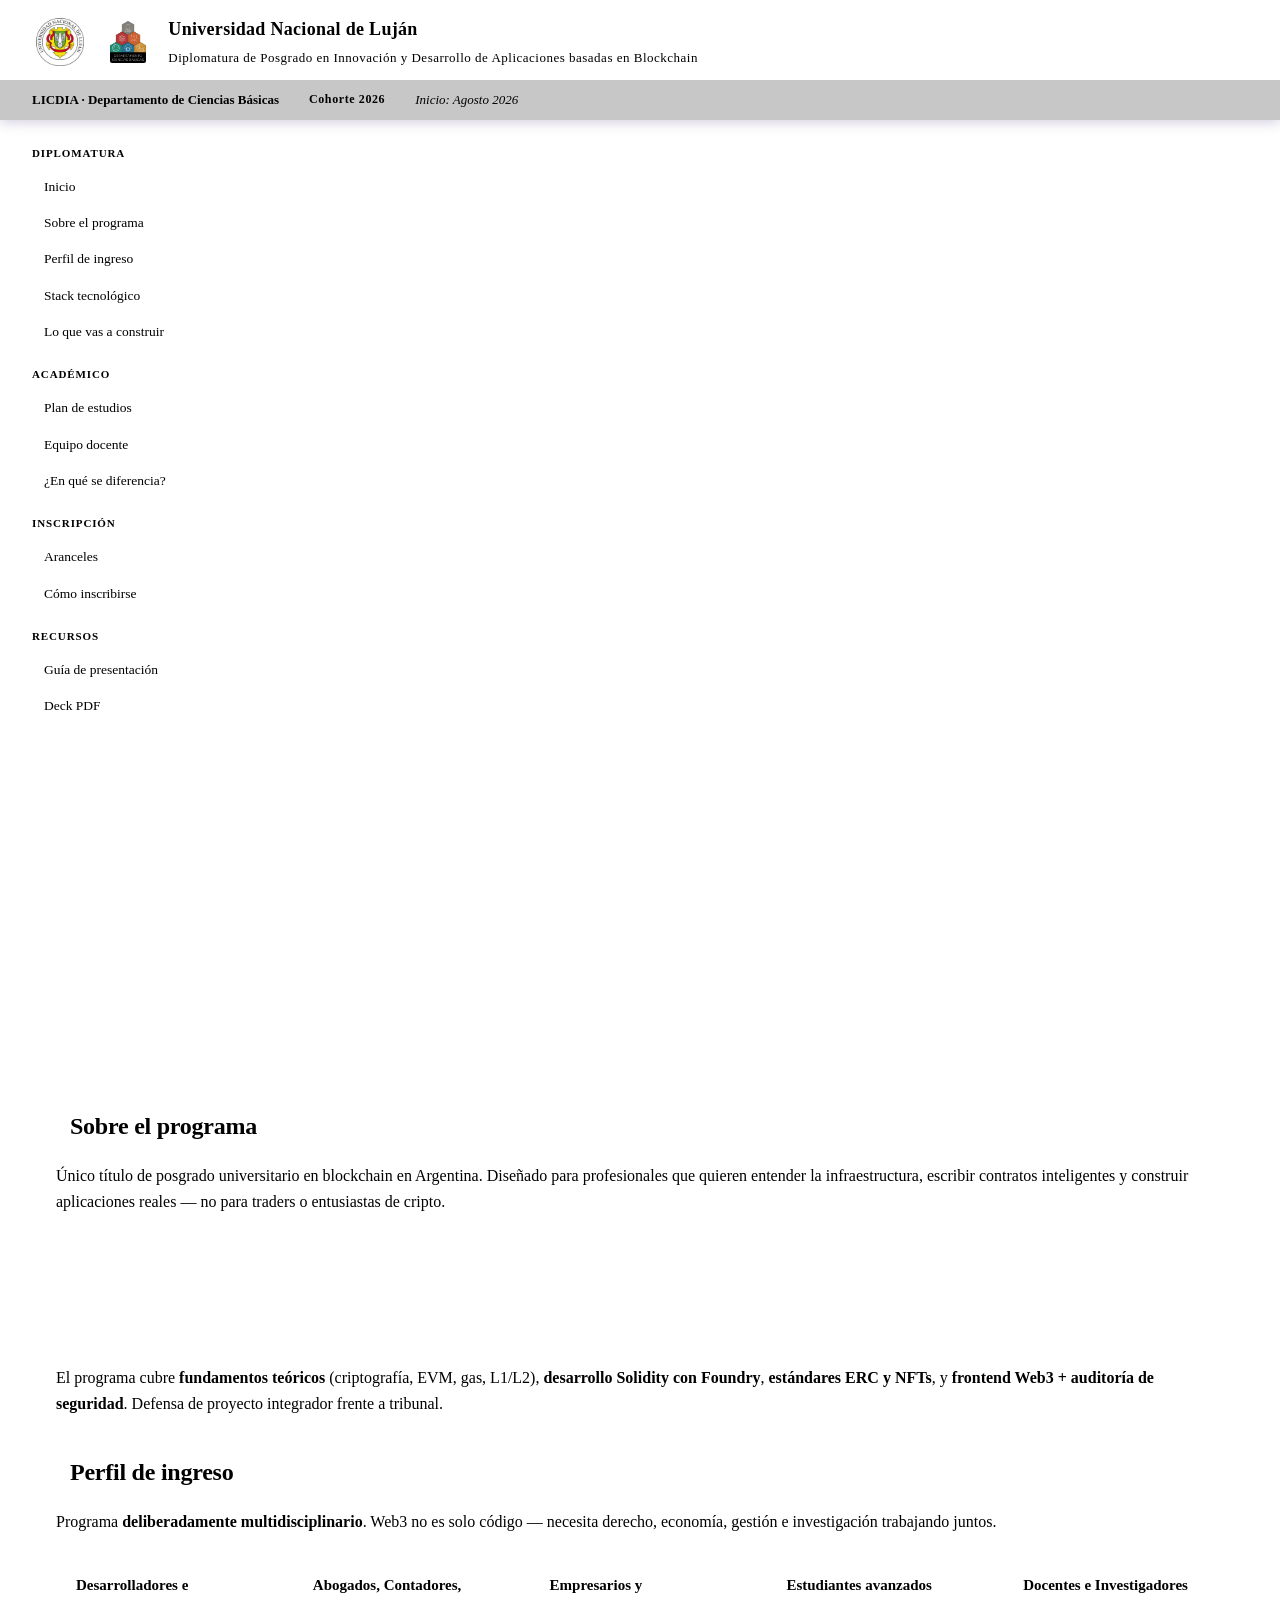
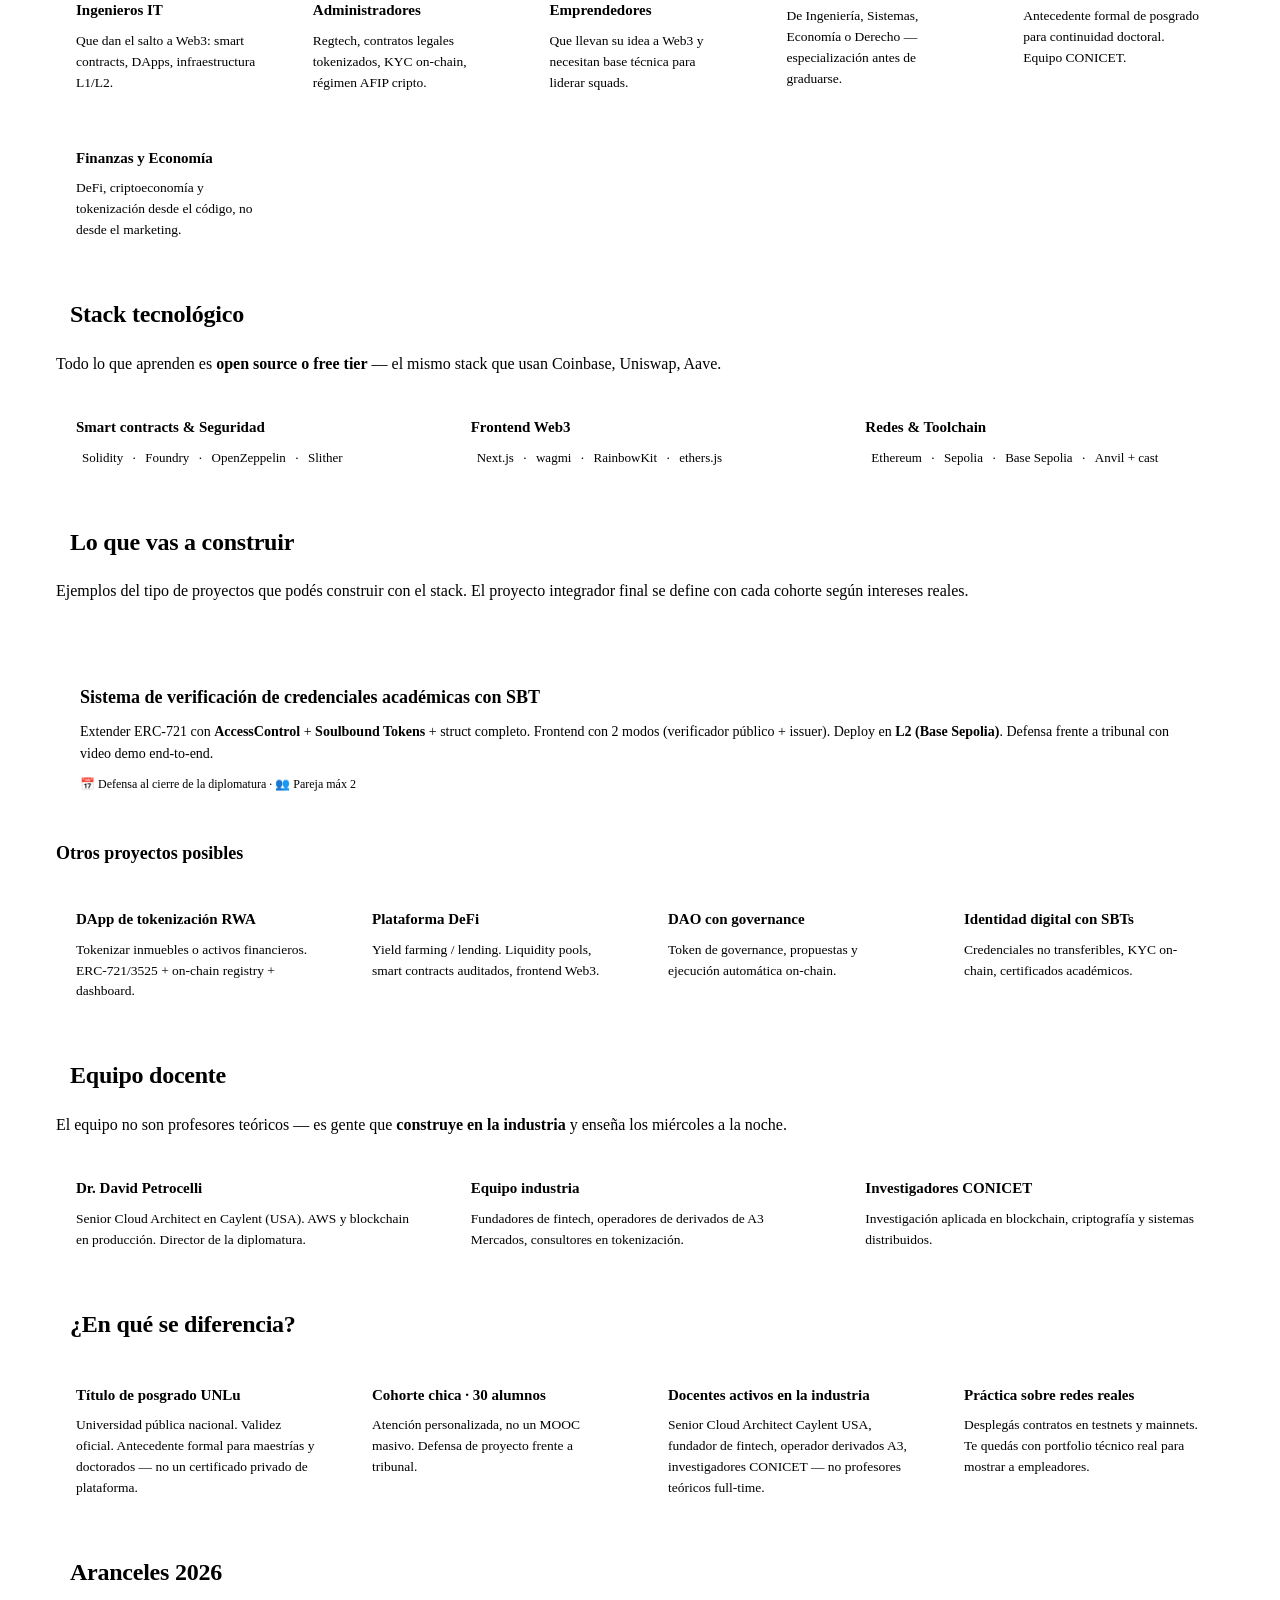
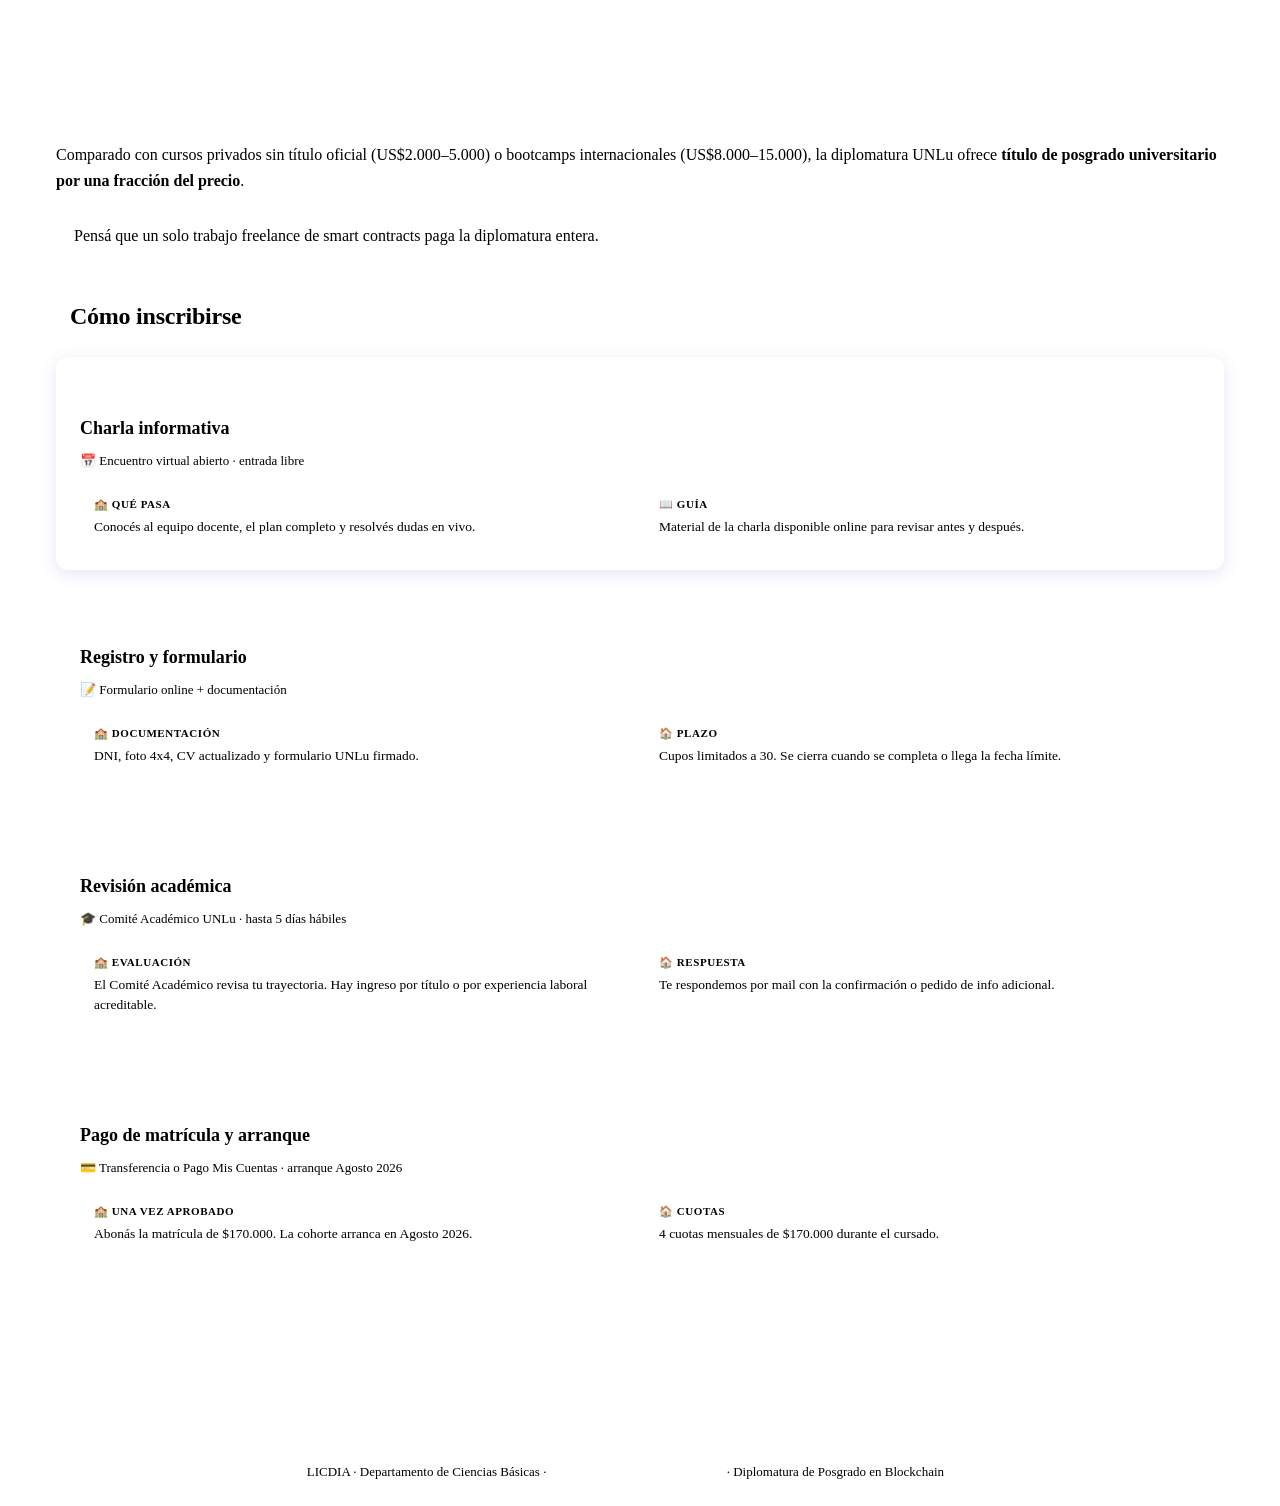
==== index.html @ e3a018a1 "Initial commit: blockchain-dev landing site Landing institucional de la Diplomatura de Posgrado en B" ====
<!DOCTYPE html>
<html lang="es">
<head>
  <meta charset="utf-8">
  <meta name="viewport" content="width=device-width, initial-scale=1.0">
  <title>Diplomatura en Blockchain · LICDIA UNLu 2026</title>
  <meta name="description" content="Diplomatura de Posgrado en Innovación y Desarrollo de Aplicaciones basadas en Blockchain — Universidad Nacional de Luján. Cohorte 2026.">
  <link rel="preconnect" href="https://fonts.googleapis.com">
  <link rel="preconnect" href="https://fonts.gstatic.com" crossorigin>
  <link href="https://fonts.googleapis.com/css2?family=Inter:wght@400;500;600;700;800&family=JetBrains+Mono:wght@400;600&display=swap" rel="stylesheet">
  <link rel="stylesheet" href="assets/style.css">
</head>
<body>

<header class="unq-header">
  <a href="index.html" class="brand" title="Volver al inicio">
    <img src="assets/unlu_escudo.png" alt="Universidad Nacional de Luján" class="logo">
    <img src="assets/logo_dcb.png" alt="Departamento de Ciencias Básicas" class="logo dcb">
    <div class="brand-text">
      <div class="institution">Universidad Nacional de Luján</div>
      <div class="department">Diplomatura de Posgrado en Innovación y Desarrollo de Aplicaciones basadas en Blockchain</div>
    </div>
  </a>
  <div class="course-bar">
    <span class="course">LICDIA · Departamento de Ciencias Básicas</span>
    <span class="year">Cohorte 2026</span>
    <span class="instructor">Inicio: Agosto 2026</span>
  </div>
</header>

<div class="layout">

<nav class="toc-sidebar">
  <h3>Diplomatura</h3>
  <a href="#hero">Inicio</a>
  <a href="#sobre">Sobre el programa</a>
  <a href="#perfil">Perfil de ingreso</a>
  <a href="#stack">Stack tecnológico</a>
  <a href="#construir">Lo que vas a construir</a>

  <h3>Académico</h3>
  <a href="plan-de-estudios.html">Plan de estudios</a>
  <a href="#equipo">Equipo docente</a>
  <a href="#diferencia">¿En qué se diferencia?</a>

  <h3>Inscripción</h3>
  <a href="#aranceles">Aranceles</a>
  <a href="#inscripcion">Cómo inscribirse</a>

  <h3>Recursos</h3>
  <a href="guia-presentacion.html">Guía de presentación</a>
  <a href="blockchain_diploma_UNLu.pdf" target="_blank">Deck PDF</a>
</nav>

<main class="content">

<section id="hero" class="hero">
  <h1>Diplomatura en Blockchain · UNLu 2026</h1>
  <p class="tagline">Para quien quiere construir, no especular.</p>
  <div class="cta-row">
    <a href="#inscripcion" class="cta">Inscribirme</a>
    <a href="plan-de-estudios.html" class="cta secondary">Ver plan de estudios</a>
    <a href="blockchain_diploma_UNLu.pdf" class="cta secondary" target="_blank">Descargar deck</a>
  </div>
</section>

<section id="sobre">
  <h2>Sobre el programa</h2>
  <p>
    Único título de posgrado universitario en blockchain en Argentina. Diseñado para profesionales que quieren entender la infraestructura, escribir contratos inteligentes y construir aplicaciones reales — no para traders o entusiastas de cripto.
  </p>

  <div class="stat-grid">
    <div class="stat-card"><span class="stat-num">4 meses</span><span class="stat-label">Duración</span></div>
    <div class="stat-card"><span class="stat-num">Online</span><span class="stat-label">Sincrónico</span></div>
    <div class="stat-card"><span class="stat-num">30</span><span class="stat-label">Cupos</span></div>
    <div class="stat-card"><span class="stat-num">Agosto</span><span class="stat-label">Inicio 2026</span></div>
  </div>

  <p>
    El programa cubre <strong>fundamentos teóricos</strong> (criptografía, EVM, gas, L1/L2),
    <strong>desarrollo Solidity con Foundry</strong>, <strong>estándares ERC y NFTs</strong>,
    y <strong>frontend Web3 + auditoría de seguridad</strong>. Defensa de proyecto integrador frente a tribunal.
  </p>
</section>

<section id="perfil">
  <h2>Perfil de ingreso</h2>
  <p>Programa <strong>deliberadamente multidisciplinario</strong>. Web3 no es solo código — necesita derecho, economía, gestión e investigación trabajando juntos.</p>

  <div class="feature-grid">
    <div class="feature"><h4>Desarrolladores e Ingenieros IT</h4><p>Que dan el salto a Web3: smart contracts, DApps, infraestructura L1/L2.</p></div>
    <div class="feature"><h4>Abogados, Contadores, Administradores</h4><p>Regtech, contratos legales tokenizados, KYC on-chain, régimen AFIP cripto.</p></div>
    <div class="feature"><h4>Empresarios y Emprendedores</h4><p>Que llevan su idea a Web3 y necesitan base técnica para liderar squads.</p></div>
    <div class="feature"><h4>Estudiantes avanzados</h4><p>De Ingeniería, Sistemas, Economía o Derecho — especialización antes de graduarse.</p></div>
    <div class="feature"><h4>Docentes e Investigadores</h4><p>Antecedente formal de posgrado para continuidad doctoral. Equipo CONICET.</p></div>
    <div class="feature"><h4>Finanzas y Economía</h4><p>DeFi, criptoeconomía y tokenización desde el código, no desde el marketing.</p></div>
  </div>
</section>

<section id="stack">
  <h2>Stack tecnológico</h2>
  <p>Todo lo que aprenden es <strong>open source o free tier</strong> — el mismo stack que usan Coinbase, Uniswap, Aave.</p>

  <div class="feature-grid">
    <div class="feature">
      <h4>Smart contracts &amp; Seguridad</h4>
      <p><code>Solidity</code> · <code>Foundry</code> · <code>OpenZeppelin</code> · <code>Slither</code></p>
    </div>
    <div class="feature">
      <h4>Frontend Web3</h4>
      <p><code>Next.js</code> · <code>wagmi</code> · <code>RainbowKit</code> · <code>ethers.js</code></p>
    </div>
    <div class="feature">
      <h4>Redes &amp; Toolchain</h4>
      <p><code>Ethereum</code> · <code>Sepolia</code> · <code>Base Sepolia</code> · <code>Anvil + cast</code></p>
    </div>
  </div>
</section>

<section id="construir">
  <h2>Lo que vas a construir</h2>
  <p>Ejemplos del tipo de proyectos que podés construir con el stack. El proyecto integrador final se define con cada cohorte según intereses reales.</p>

  <a href="plan-de-estudios.html" class="tp-card">
    <span class="tp-num">PROYECTO INTEGRADOR</span>
    <h3>Sistema de verificación de credenciales académicas con SBT</h3>
    <p class="tp-desc">
      Extender ERC-721 con <strong>AccessControl</strong> + <strong>Soulbound Tokens</strong> + struct completo.
      Frontend con 2 modos (verificador público + issuer). Deploy en <strong>L2 (Base Sepolia)</strong>.
      Defensa frente a tribunal con video demo end-to-end.
    </p>
    <div class="tp-meta">📅 Defensa al cierre de la diplomatura · 👥 Pareja máx 2</div>
  </a>

  <h3>Otros proyectos posibles</h3>
  <div class="feature-grid">
    <div class="feature"><h4>DApp de tokenización RWA</h4><p>Tokenizar inmuebles o activos financieros. ERC-721/3525 + on-chain registry + dashboard.</p></div>
    <div class="feature"><h4>Plataforma DeFi</h4><p>Yield farming / lending. Liquidity pools, smart contracts auditados, frontend Web3.</p></div>
    <div class="feature"><h4>DAO con governance</h4><p>Token de governance, propuestas y ejecución automática on-chain.</p></div>
    <div class="feature"><h4>Identidad digital con SBTs</h4><p>Credenciales no transferibles, KYC on-chain, certificados académicos.</p></div>
  </div>
</section>

<section id="equipo">
  <h2>Equipo docente</h2>
  <p>El equipo no son profesores teóricos — es gente que <strong>construye en la industria</strong> y enseña los miércoles a la noche.</p>

  <div class="feature-grid">
    <div class="feature">
      <h4>Dr. David Petrocelli</h4>
      <p>Senior Cloud Architect en Caylent (USA). AWS y blockchain en producción. Director de la diplomatura.</p>
    </div>
    <div class="feature">
      <h4>Equipo industria</h4>
      <p>Fundadores de fintech, operadores de derivados de A3 Mercados, consultores en tokenización.</p>
    </div>
    <div class="feature">
      <h4>Investigadores CONICET</h4>
      <p>Investigación aplicada en blockchain, criptografía y sistemas distribuidos.</p>
    </div>
  </div>
</section>

<section id="diferencia">
  <h2>¿En qué se diferencia?</h2>

  <div class="feature-grid">
    <div class="feature">
      <h4>Título de posgrado UNLu</h4>
      <p>Universidad pública nacional. Validez oficial. Antecedente formal para maestrías y doctorados — no un certificado privado de plataforma.</p>
    </div>
    <div class="feature">
      <h4>Cohorte chica · 30 alumnos</h4>
      <p>Atención personalizada, no un MOOC masivo. Defensa de proyecto frente a tribunal.</p>
    </div>
    <div class="feature">
      <h4>Docentes activos en la industria</h4>
      <p>Senior Cloud Architect Caylent USA, fundador de fintech, operador derivados A3, investigadores CONICET — no profesores teóricos full-time.</p>
    </div>
    <div class="feature">
      <h4>Práctica sobre redes reales</h4>
      <p>Desplegás contratos en testnets y mainnets. Te quedás con portfolio técnico real para mostrar a empleadores.</p>
    </div>
  </div>
</section>

<section id="aranceles">
  <h2>Aranceles 2026</h2>
  <div class="stat-grid">
    <div class="stat-card"><span class="stat-num">$170.000</span><span class="stat-label">Matrícula</span></div>
    <div class="stat-card"><span class="stat-num">4 × $170k</span><span class="stat-label">Cuotas mensuales</span></div>
    <div class="stat-card"><span class="stat-num">$850.000</span><span class="stat-label">Total ARS</span></div>
    <div class="stat-card"><span class="stat-num">~US$850</span><span class="stat-label">Equivalente USD</span></div>
  </div>

  <p>Comparado con cursos privados sin título oficial (US$2.000–5.000) o bootcamps internacionales (US$8.000–15.000), la diplomatura UNLu ofrece <strong>título de posgrado universitario por una fracción del precio</strong>.</p>

  <blockquote>
    Pensá que un solo trabajo freelance de smart contracts paga la diplomatura entera.
  </blockquote>
</section>

<section id="inscripcion">
  <h2>Cómo inscribirse</h2>

  <div class="flow-diagram">
    <div class="flow-step open">
      <div class="step-num">PASO 1</div>
      <div class="step-name">Charla informativa</div>
      <div class="step-status">📅 Encuentro virtual abierto · entrada libre</div>
      <div class="step-tasks">
        <div class="task-card task-class">
          <div class="task-label">🏫 Qué pasa</div>
          <div class="task-text">Conocés al equipo docente, el plan completo y resolvés dudas en vivo.</div>
        </div>
        <a href="guia-presentacion.html" class="task-card task-home">
          <div class="task-label">📖 Guía</div>
          <div class="task-text">Material de la charla disponible online para revisar antes y después.</div>
        </a>
      </div>
    </div>

    <div class="flow-step">
      <div class="step-num">PASO 2</div>
      <div class="step-name">Registro y formulario</div>
      <div class="step-status">📝 Formulario online + documentación</div>
      <div class="step-tasks">
        <div class="task-card task-class">
          <div class="task-label">🏫 Documentación</div>
          <div class="task-text">DNI, foto 4x4, CV actualizado y formulario UNLu firmado.</div>
        </div>
        <div class="task-card task-home">
          <div class="task-label">🏠 Plazo</div>
          <div class="task-text">Cupos limitados a 30. Se cierra cuando se completa o llega la fecha límite.</div>
        </div>
      </div>
    </div>

    <div class="flow-step">
      <div class="step-num">PASO 3</div>
      <div class="step-name">Revisión académica</div>
      <div class="step-status">🎓 Comité Académico UNLu · hasta 5 días hábiles</div>
      <div class="step-tasks">
        <div class="task-card task-class">
          <div class="task-label">🏫 Evaluación</div>
          <div class="task-text">El Comité Académico revisa tu trayectoria. Hay ingreso por título o por experiencia laboral acreditable.</div>
        </div>
        <div class="task-card task-home">
          <div class="task-label">🏠 Respuesta</div>
          <div class="task-text">Te respondemos por mail con la confirmación o pedido de info adicional.</div>
        </div>
      </div>
    </div>

    <div class="flow-step">
      <div class="step-num">PASO 4</div>
      <div class="step-name">Pago de matrícula y arranque</div>
      <div class="step-status">💳 Transferencia o Pago Mis Cuentas · arranque Agosto 2026</div>
      <div class="step-tasks">
        <div class="task-card task-class">
          <div class="task-label">🏫 Una vez aprobado</div>
          <div class="task-text">Abonás la matrícula de $170.000. La cohorte arranca en Agosto 2026.</div>
        </div>
        <div class="task-card task-home">
          <div class="task-label">🏠 Cuotas</div>
          <div class="task-text">4 cuotas mensuales de $170.000 durante el cursado.</div>
        </div>
      </div>
    </div>
  </div>
</section>

</main>
</div>

<footer class="unq-footer">
  <div>
    LICDIA · Departamento de Ciencias Básicas · <strong>Universidad Nacional de Luján</strong>
    · Diplomatura de Posgrado en Blockchain <strong>2026</strong>
  </div>
</footer>

</body>
</html>
---- assets/style.css ----
/* ==========================================================
   LICDIA UNLu · Diplomatura en Blockchain — Desarrollo de SC y dApps
   Paleta morada LICDIA (alineada al deck institucional 2026).

   Palette:
     brand        #6B46C1   /* primary purple */
     brand-deep   #44337A   /* deep purple — header gradient end */
     brand-mid    #805AD5   /* mid purple */
     brand-light  #B794F4   /* lavender / accent */
     brand-soft   #FAF5FF   /* soft tint background */

   Typography: Inter (body/headings) + JetBrains Mono (code)
   ========================================================== */

:root {
  --brand:       #6B46C1;
  --brand-deep:  #44337A;
  --brand-mid:   #805AD5;
  --brand-light: #B794F4;
  --brand-soft:  #FAF5FF;

  /* Aliases (mantengo nombres del template UNQ para no romper layout) */
  --navy:       var(--brand-deep);
  --dark-blue:  var(--brand);
  --mid-blue:   var(--brand-mid);
  --light-blue: var(--brand-soft);

  --white:      #FFFFFF;
  --off-white:  #FAFAFA;
  --gray:       #6B7280;
  --dark-gray:  #1A202C;
  --light-gray: #E5E7EB;
  --accent:     var(--brand);
  --green:      #2F855A;
  --orange:     #B7791F;
  --red:        #C53030;

  --content-max: 880px;
  --sidebar-w:   280px;
  --header-h:    96px;

  --font-sans: 'Inter', -apple-system, BlinkMacSystemFont, "Segoe UI", "Helvetica Neue", Arial, sans-serif;
  --font-mono: "JetBrains Mono", "Fira Code", "SF Mono", Menlo, Consolas, monospace;
}

* { box-sizing: border-box; }
html { scroll-behavior: smooth; scroll-padding-top: 110px; }

body {
  margin: 0;
  font-family: var(--font-sans);
  font-size: 16px;
  line-height: 1.65;
  color: var(--dark-gray);
  background: var(--off-white);
  -webkit-font-smoothing: antialiased;
}

/* ============ HEADER ============ */
.unq-header {
  background: linear-gradient(135deg, var(--brand-deep) 0%, var(--brand) 100%);
  color: var(--white);
  border-bottom: 4px solid var(--brand-light);
  position: sticky;
  top: 0;
  z-index: 100;
  box-shadow: 0 2px 12px rgba(68, 51, 122, 0.25);
}

.unq-header .brand {
  display: flex;
  align-items: center;
  gap: 18px;
  padding: 14px 32px 10px;
  max-width: 1400px;
  margin: 0 auto;
  text-decoration: none;
  color: inherit;
  cursor: pointer;
  transition: opacity 0.15s ease;
}

.unq-header .brand:hover { opacity: 0.85; }

.unq-header .brand .logo {
  height: 56px;
  width: auto;
  flex-shrink: 0;
  background: white;
  border-radius: 6px;
  padding: 4px;
}

.unq-header .brand .logo.dcb { height: 50px; }

.unq-header .brand-text {
  flex: 1;
  display: flex;
  flex-direction: column;
  gap: 2px;
}

.unq-header .institution {
  font-size: 18px;
  font-weight: 700;
  letter-spacing: 0.3px;
}

.unq-header .department {
  font-size: 13px;
  font-weight: 400;
  color: var(--brand-light);
  letter-spacing: 0.5px;
}

.unq-header .course-bar {
  background: rgba(0, 0, 0, 0.22);
  padding: 8px 32px;
  display: flex;
  gap: 20px;
  align-items: center;
  font-size: 13px;
  max-width: 1400px;
  margin: 0 auto;
}

.unq-header .course {
  font-weight: 600;
  color: var(--white);
}

.unq-header .year {
  background: var(--brand-light);
  color: var(--brand-deep);
  padding: 2px 10px;
  border-radius: 999px;
  font-weight: 700;
  font-size: 12px;
  letter-spacing: 0.05em;
}

.unq-header .instructor {
  color: var(--brand-light);
  font-style: italic;
}

/* ============ LAYOUT ============ */
.layout {
  display: grid;
  grid-template-columns: var(--sidebar-w) 1fr;
  max-width: 1400px;
  margin: 0 auto;
  gap: 0;
  min-height: calc(100vh - var(--header-h));
}

/* ============ SIDEBAR TOC ============ */
.toc-sidebar {
  position: sticky;
  top: var(--header-h);
  align-self: start;
  height: calc(100vh - var(--header-h));
  overflow-y: auto;
  padding: 24px 16px 24px 32px;
  border-right: 1px solid var(--light-gray);
  background: var(--white);
  font-size: 13.5px;
}

.toc-sidebar h3 {
  font-size: 11px;
  text-transform: uppercase;
  letter-spacing: 0.08em;
  color: var(--gray);
  margin: 16px 0 8px;
  font-weight: 700;
}

.toc-sidebar h3:first-child { margin-top: 0; }

.toc-sidebar a {
  display: block;
  padding: 6px 10px;
  color: var(--dark-gray);
  text-decoration: none;
  border-radius: 6px;
  border-left: 2px solid transparent;
  margin-bottom: 2px;
  transition: all 0.15s;
}

.toc-sidebar a:hover {
  background: var(--brand-soft);
  border-left-color: var(--brand);
  color: var(--brand-deep);
}

.toc-sidebar a.active {
  background: var(--brand-soft);
  border-left-color: var(--brand);
  color: var(--brand-deep);
  font-weight: 600;
}

/* ============ CONTENT ============ */
.content {
  padding: 32px 56px 80px;
  max-width: var(--content-max);
}

.content h1 {
  font-size: 36px;
  font-weight: 800;
  color: var(--brand-deep);
  letter-spacing: -0.02em;
  border-bottom: 3px solid var(--brand-light);
  padding-bottom: 14px;
  margin: 0 0 24px;
}

.content h2 {
  font-size: 24px;
  font-weight: 700;
  color: var(--brand-deep);
  border-left: 5px solid var(--brand);
  padding-left: 14px;
  margin: 36px 0 16px;
  letter-spacing: -0.01em;
}

.content h3 {
  font-size: 18px;
  font-weight: 700;
  color: var(--brand);
  margin: 24px 0 10px;
}

.content p { margin: 10px 0; }
.content a { color: var(--brand); text-decoration: none; border-bottom: 1px dashed var(--brand-light); }
.content a:hover { background: var(--brand-soft); border-bottom-style: solid; }

.content code {
  background: var(--brand-soft);
  color: var(--brand-deep);
  padding: 2px 6px;
  border-radius: 4px;
  font-family: var(--font-mono);
  font-size: 13px;
  border: 1px solid var(--brand-light);
}

.content pre {
  background: #1A1A2E;
  color: #E2E8F0;
  padding: 16px 20px;
  border-radius: 8px;
  border-left: 4px solid var(--brand-mid);
  overflow-x: auto;
  margin: 16px 0;
  font-size: 13.5px;
}

.content pre code {
  background: transparent;
  color: inherit;
  border: none;
  padding: 0;
}

.content blockquote {
  background: var(--brand-soft);
  border-left: 4px solid var(--brand);
  padding: 12px 18px;
  margin: 16px 0;
  border-radius: 0 8px 8px 0;
  color: var(--dark-gray);
}

.content ul, .content ol { line-height: 1.8; }

.content table {
  width: 100%;
  border-collapse: collapse;
  margin: 16px 0;
  font-size: 14px;
}

.content table th {
  background: var(--brand-deep);
  color: white;
  text-align: left;
  padding: 10px 14px;
  font-weight: 700;
  font-size: 13px;
  text-transform: uppercase;
  letter-spacing: 0.03em;
}

.content table td {
  padding: 10px 14px;
  border-bottom: 1px solid var(--light-gray);
  vertical-align: top;
}

.content table tr:nth-child(even) { background: var(--brand-soft); }
.content table tr:hover td { background: #F0E7FF; }

/* ============ FLOW DIAGRAM (clases) ============ */
.flow-diagram {
  display: flex;
  flex-direction: column;
  gap: 16px;
  margin: 20px 0;
}

.flow-step {
  background: white;
  border: 2px solid var(--light-gray);
  border-radius: 12px;
  padding: 20px 24px;
  position: relative;
  transition: all 0.2s;
}

.flow-step:hover { border-color: var(--brand); box-shadow: 0 4px 16px rgba(107, 70, 193, 0.1); }
.flow-step.closed { background: #F7FAFC; opacity: 0.85; }
.flow-step.open { border-color: var(--brand); box-shadow: 0 4px 16px rgba(107, 70, 193, 0.15); }

.flow-step .step-num {
  display: inline-block;
  background: var(--brand);
  color: white;
  font-weight: 800;
  padding: 4px 12px;
  border-radius: 6px;
  font-size: 13px;
  letter-spacing: 0.03em;
  margin-bottom: 8px;
}

.flow-step.closed .step-num { background: var(--gray); }

.flow-step .step-name {
  font-size: 18px;
  font-weight: 700;
  color: var(--brand-deep);
  margin-bottom: 6px;
}

.flow-step .step-status {
  font-size: 13px;
  color: var(--gray);
  margin-bottom: 12px;
  font-weight: 500;
}

.flow-step .step-tasks {
  display: grid;
  grid-template-columns: 1fr 1fr;
  gap: 10px;
}

.task-card {
  display: block;
  padding: 12px 14px;
  border-radius: 8px;
  text-decoration: none;
  border: 1px solid var(--light-gray);
  transition: all 0.15s;
  background: var(--off-white);
}

.task-card:hover {
  border-color: var(--brand);
  background: var(--brand-soft);
  transform: translateY(-1px);
  box-shadow: 0 2px 8px rgba(107, 70, 193, 0.1);
}

.task-card .task-label {
  font-size: 11px;
  font-weight: 700;
  text-transform: uppercase;
  letter-spacing: 0.05em;
  color: var(--brand);
  margin-bottom: 4px;
}

.task-card .task-text {
  font-size: 13.5px;
  color: var(--dark-gray);
  line-height: 1.5;
}

.task-card.task-class { border-left: 3px solid var(--brand); }
.task-card.task-home { border-left: 3px solid var(--brand-mid); }

/* ============ TP CARDS ============ */
.tp-card {
  display: block;
  background: white;
  border: 1px solid var(--light-gray);
  border-left: 5px solid var(--brand);
  border-radius: 10px;
  padding: 20px 24px;
  text-decoration: none;
  color: inherit;
  transition: all 0.2s;
  margin: 16px 0;
}

.tp-card:hover {
  border-color: var(--brand);
  box-shadow: 0 4px 16px rgba(107, 70, 193, 0.12);
  transform: translateY(-1px);
  background: var(--brand-soft);
}

.tp-card .tp-num {
  display: inline-block;
  background: var(--brand-deep);
  color: white;
  padding: 3px 10px;
  border-radius: 6px;
  font-weight: 800;
  font-size: 11px;
  letter-spacing: 0.05em;
  margin-bottom: 10px;
}

.tp-card h3 {
  font-size: 18px;
  font-weight: 700;
  color: var(--brand-deep);
  margin: 6px 0 8px;
}

.tp-card .tp-desc {
  font-size: 14px;
  color: var(--dark-gray);
  line-height: 1.6;
  margin: 0 0 10px;
}

.tp-card .tp-meta {
  font-size: 12px;
  color: var(--gray);
  font-weight: 500;
}

/* ============ HERO (landing) ============ */
.hero {
  background: linear-gradient(135deg, var(--brand) 0%, var(--brand-deep) 100%);
  color: white;
  padding: 60px 56px;
  margin: -32px -56px 32px;
  border-radius: 0;
  text-align: center;
}

.hero h1 {
  font-size: 42px;
  font-weight: 800;
  color: white;
  border: none;
  margin: 0 0 12px;
  letter-spacing: -0.02em;
}

.hero p.tagline {
  font-size: 18px;
  color: var(--brand-light);
  margin: 0 0 24px;
  font-weight: 500;
}

.hero .cta-row {
  display: flex;
  gap: 12px;
  justify-content: center;
  flex-wrap: wrap;
}

.hero .cta {
  background: white;
  color: var(--brand-deep);
  padding: 12px 24px;
  border-radius: 8px;
  text-decoration: none;
  font-weight: 700;
  border-bottom: none;
  transition: all 0.15s;
}

.hero .cta:hover {
  transform: translateY(-2px);
  box-shadow: 0 6px 20px rgba(0, 0, 0, 0.2);
  background: var(--brand-light);
}

.hero .cta.secondary {
  background: rgba(255, 255, 255, 0.15);
  color: white;
  border: 1px solid rgba(255, 255, 255, 0.4);
}

.hero .cta.secondary:hover {
  background: rgba(255, 255, 255, 0.25);
}

/* ============ STATS GRID ============ */
.stat-grid {
  display: grid;
  grid-template-columns: repeat(auto-fit, minmax(160px, 1fr));
  gap: 14px;
  margin: 20px 0;
}

.stat-card {
  background: linear-gradient(135deg, var(--brand) 0%, var(--brand-deep) 100%);
  color: white;
  padding: 18px;
  border-radius: 12px;
  text-align: center;
}

.stat-card .stat-num {
  display: block;
  font-size: 26px;
  font-weight: 800;
  letter-spacing: -0.02em;
  margin-bottom: 4px;
}

.stat-card .stat-label {
  font-size: 12px;
  text-transform: uppercase;
  letter-spacing: 0.05em;
  opacity: 0.9;
}

/* ============ FEATURE CARDS GRID ============ */
.feature-grid {
  display: grid;
  grid-template-columns: repeat(auto-fit, minmax(220px, 1fr));
  gap: 16px;
  margin: 20px 0;
}

.feature {
  background: white;
  border: 1px solid var(--light-gray);
  border-top: 4px solid var(--brand);
  border-radius: 10px;
  padding: 18px 20px;
  transition: all 0.15s;
}

.feature:hover {
  box-shadow: 0 4px 16px rgba(107, 70, 193, 0.1);
  transform: translateY(-2px);
}

.feature h4 {
  margin: 0 0 8px;
  color: var(--brand-deep);
  font-size: 15px;
  font-weight: 700;
}

.feature p {
  margin: 0;
  font-size: 13.5px;
  color: var(--dark-gray);
  line-height: 1.55;
}

/* ============ FOOTER ============ */
.unq-footer {
  background: var(--brand-deep);
  color: var(--brand-light);
  padding: 24px 32px;
  text-align: center;
  font-size: 13px;
  margin-top: 60px;
}

.unq-footer strong { color: white; }

/* ============ PRINT ============ */
@media print {
  .toc-sidebar, .unq-header { display: none; }
  .layout { grid-template-columns: 1fr; }
  .content { padding: 0; max-width: none; }
}

/* ============ RESPONSIVE ============ */
@media (max-width: 900px) {
  .layout { grid-template-columns: 1fr; }
  .toc-sidebar { display: none; }
  .content { padding: 20px; }
  .hero { padding: 40px 24px; margin: -20px -20px 20px; }
  .hero h1 { font-size: 28px; }
  .flow-step .step-tasks { grid-template-columns: 1fr; }
  .unq-header .brand { padding: 10px 16px; }
  .unq-header .course-bar { padding: 6px 16px; flex-wrap: wrap; gap: 8px; }
  .unq-header .institution { font-size: 15px; }
  .unq-header .department { font-size: 11px; }
}
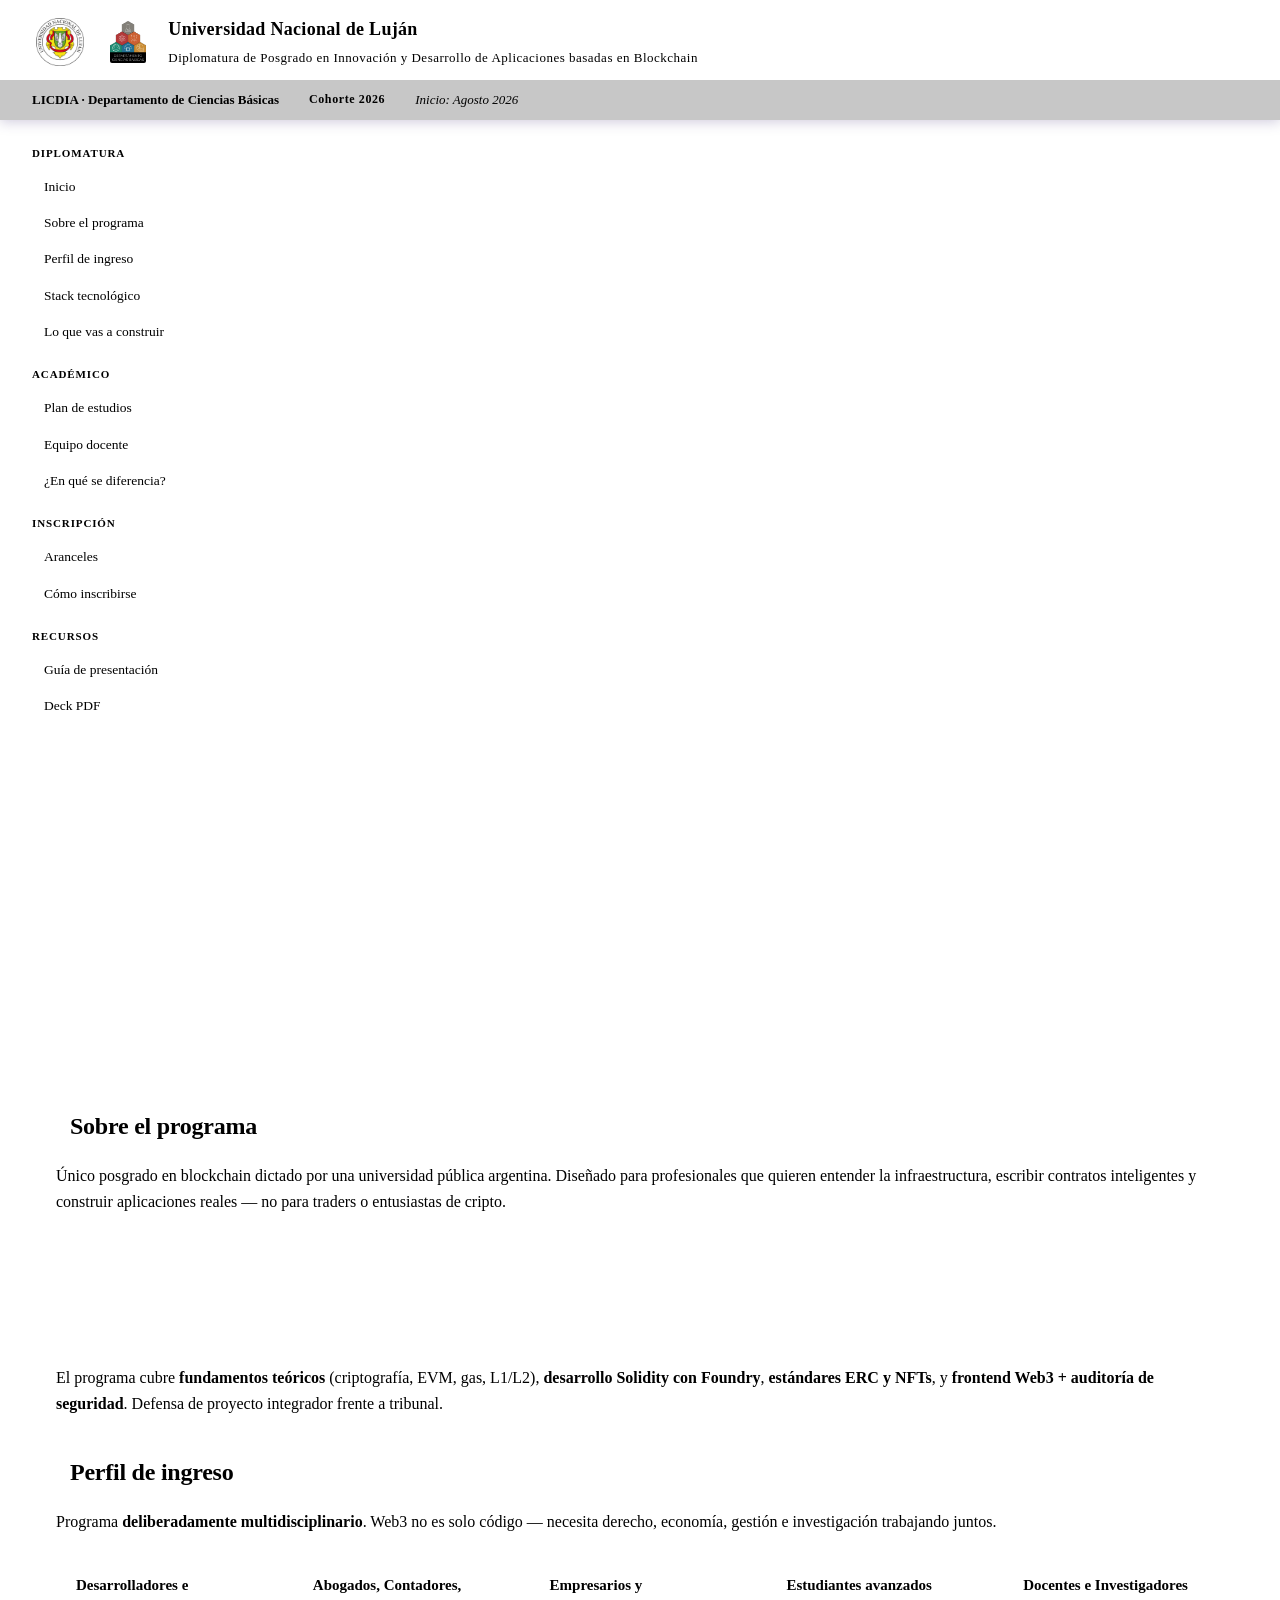
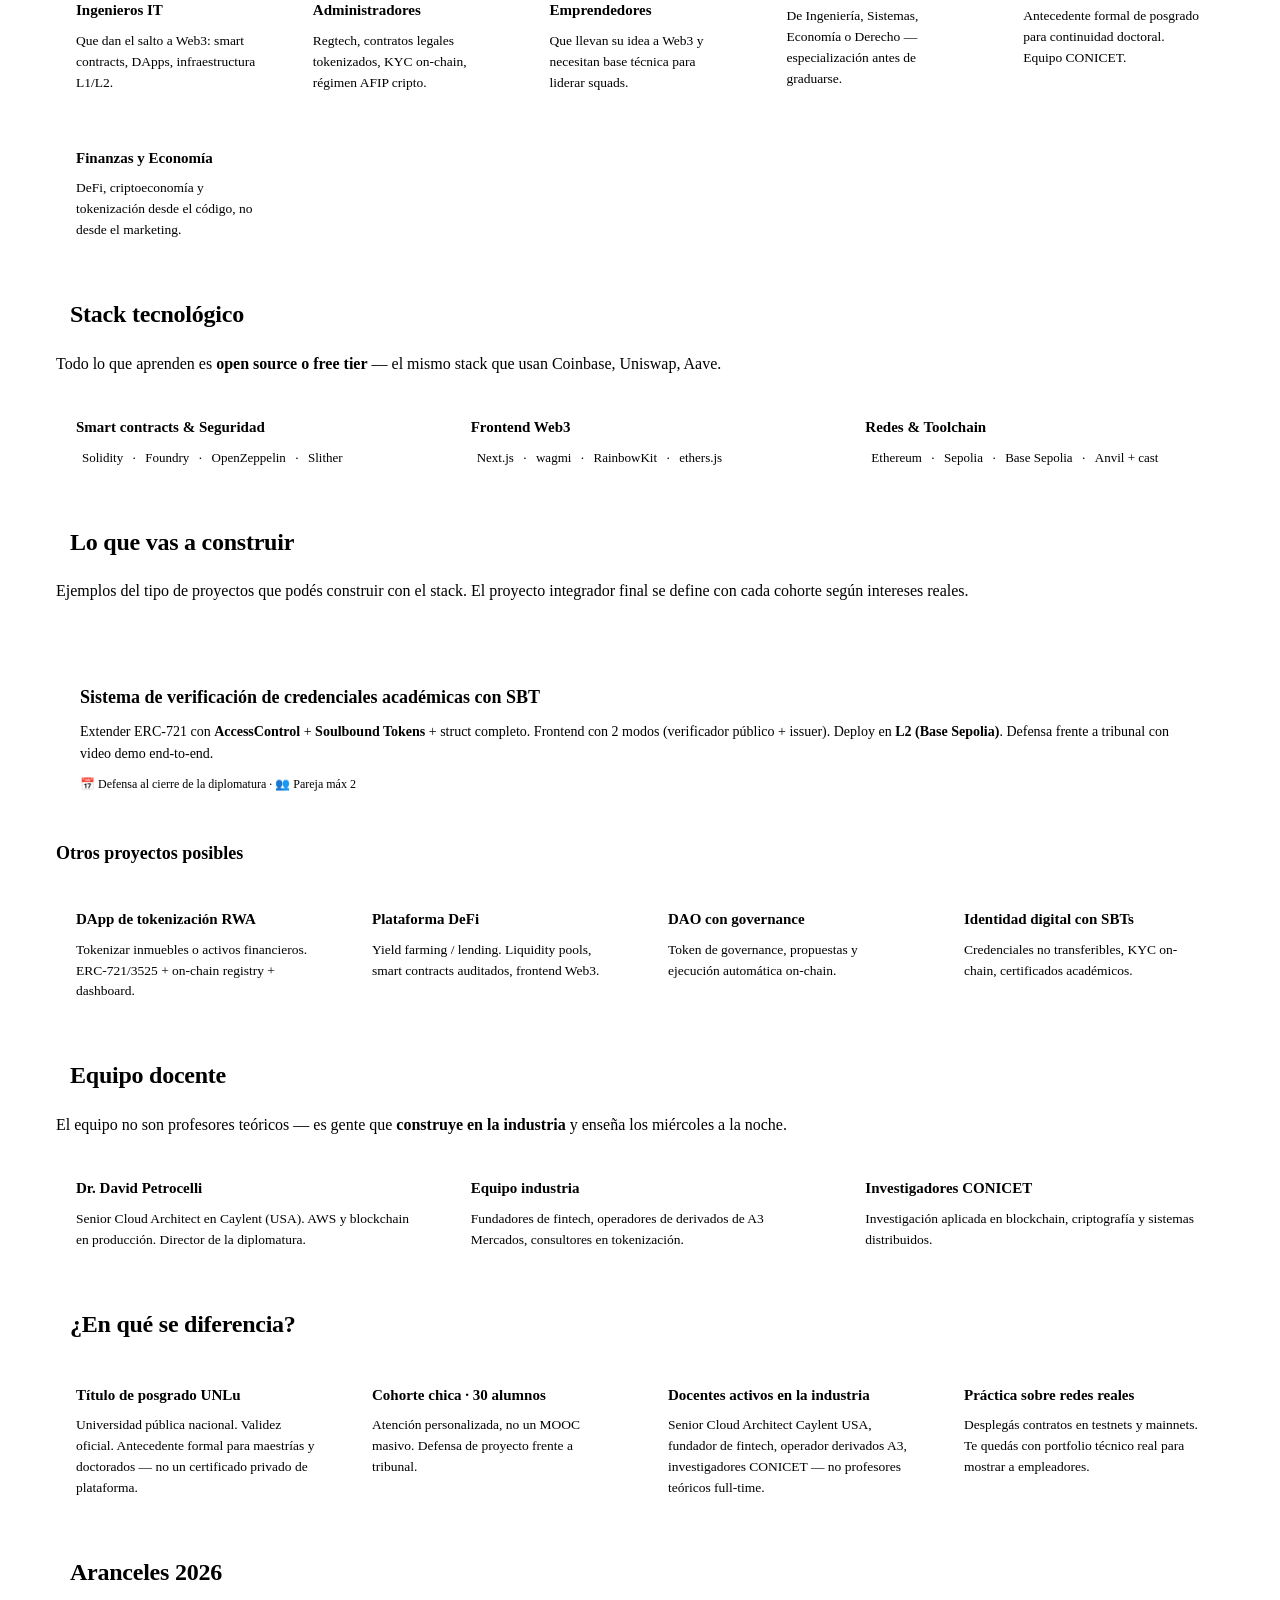
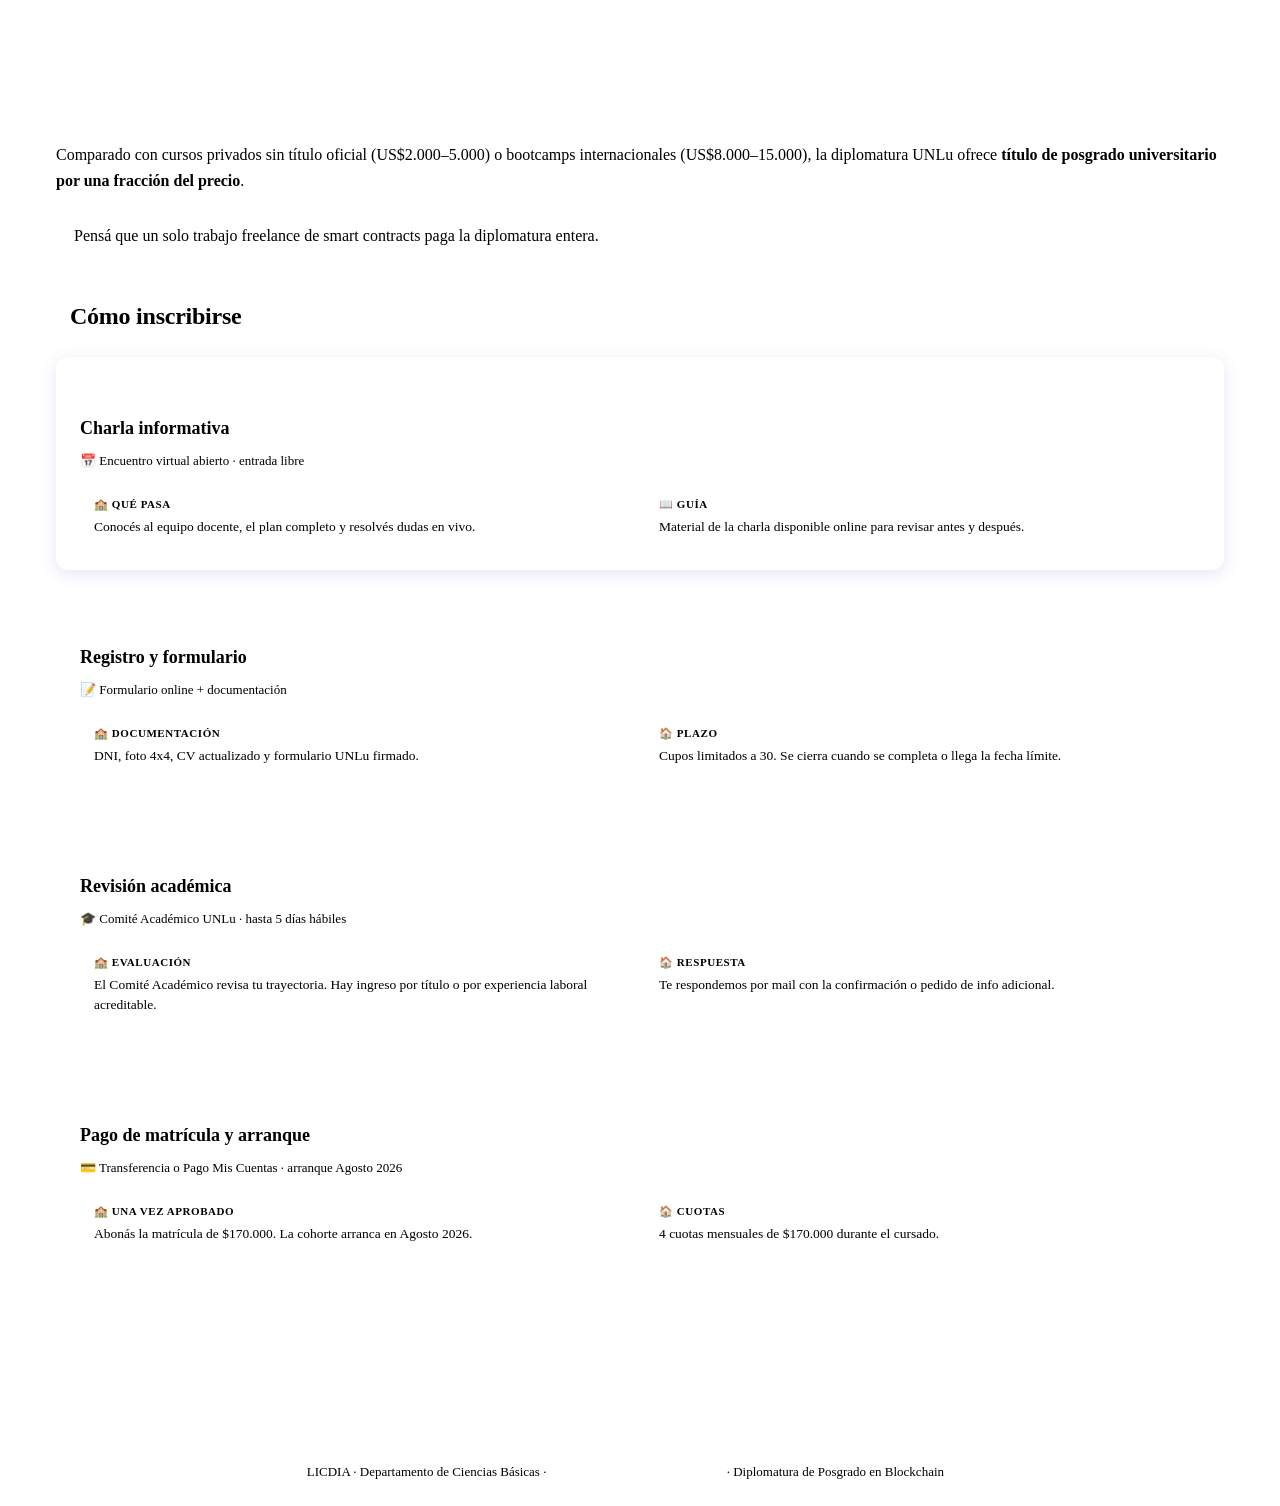
==== commit 01ac49bd: "Fix: replace 'único título de posgrado universitario' with accurate claim UCEMA already has a privat" ====
--- a/index.html
+++ b/index.html
@@ -67,7 +67,7 @@
 <section id="sobre">
   <h2>Sobre el programa</h2>
   <p>
-    Único título de posgrado universitario en blockchain en Argentina. Diseñado para profesionales que quieren entender la infraestructura, escribir contratos inteligentes y construir aplicaciones reales — no para traders o entusiastas de cripto.
+    Único posgrado en blockchain dictado por una universidad pública argentina. Diseñado para profesionales que quieren entender la infraestructura, escribir contratos inteligentes y construir aplicaciones reales — no para traders o entusiastas de cripto.
   </p>
 
   <div class="stat-grid">
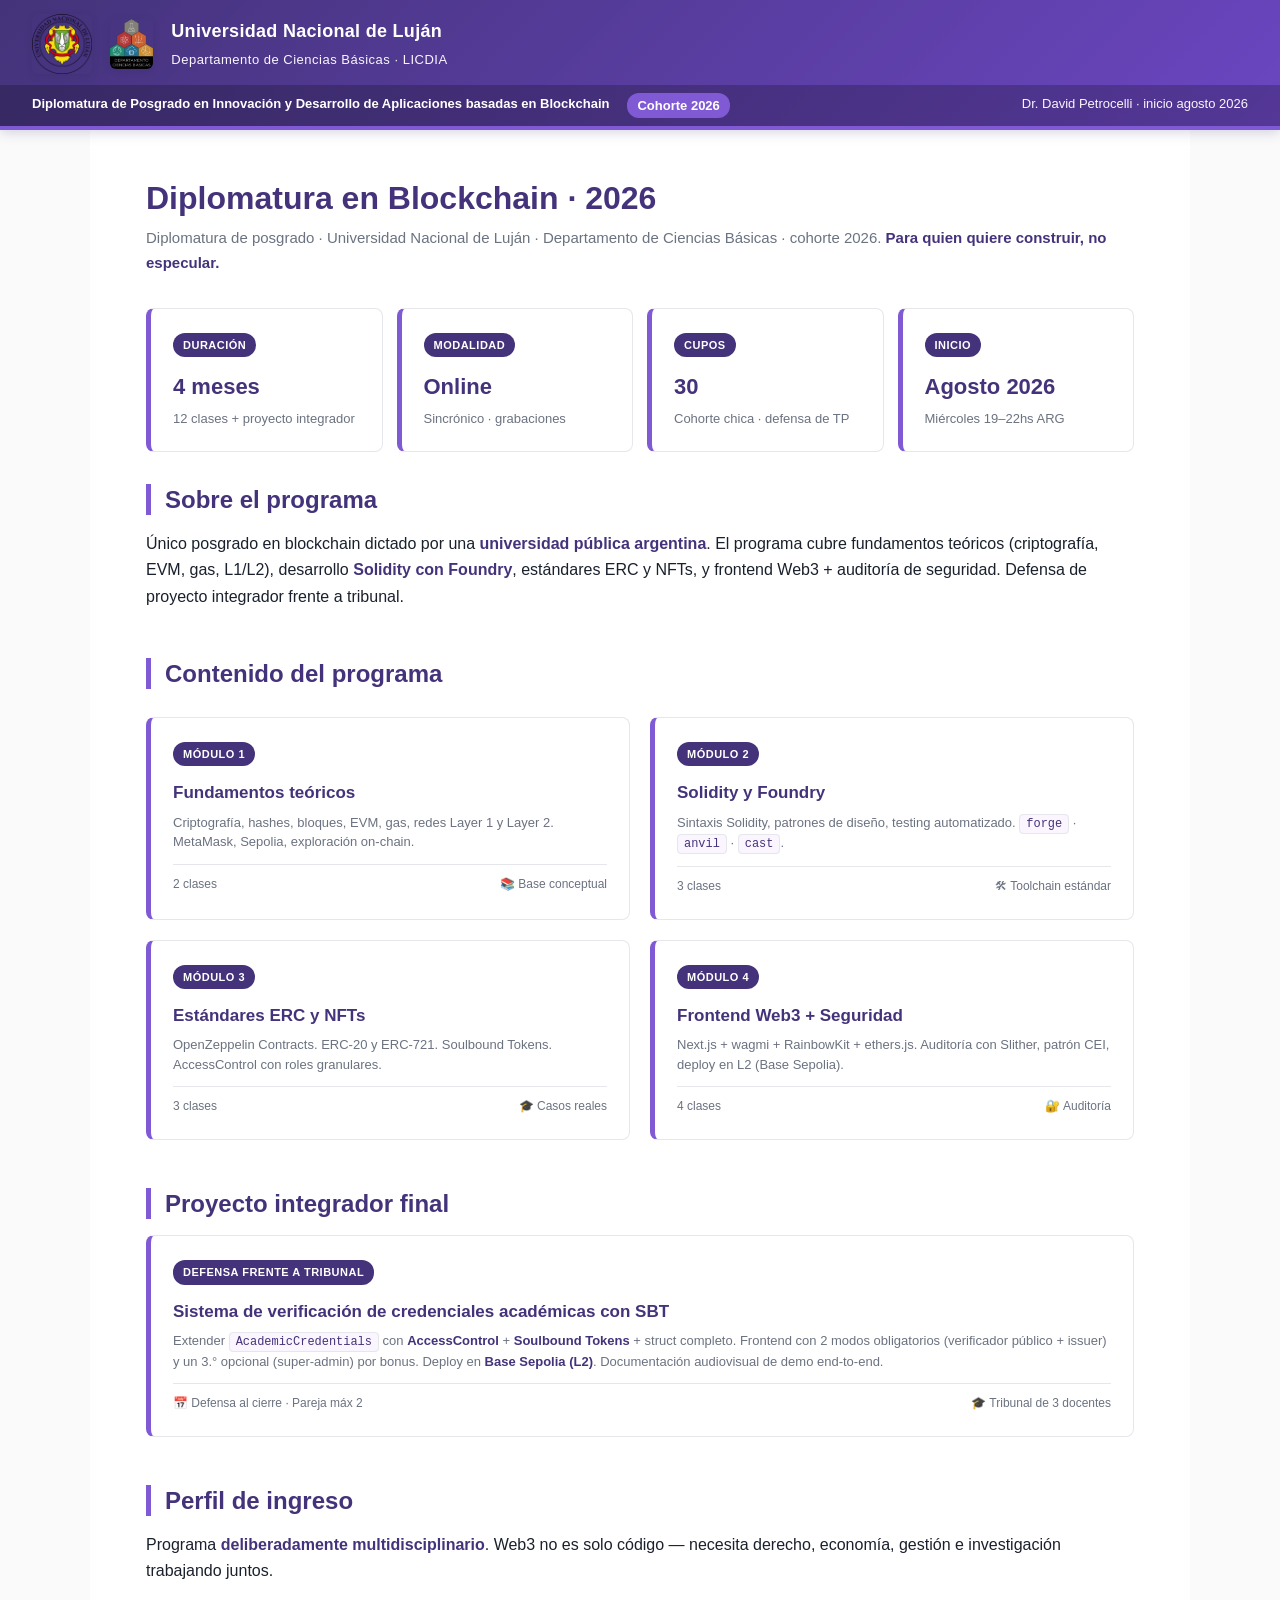
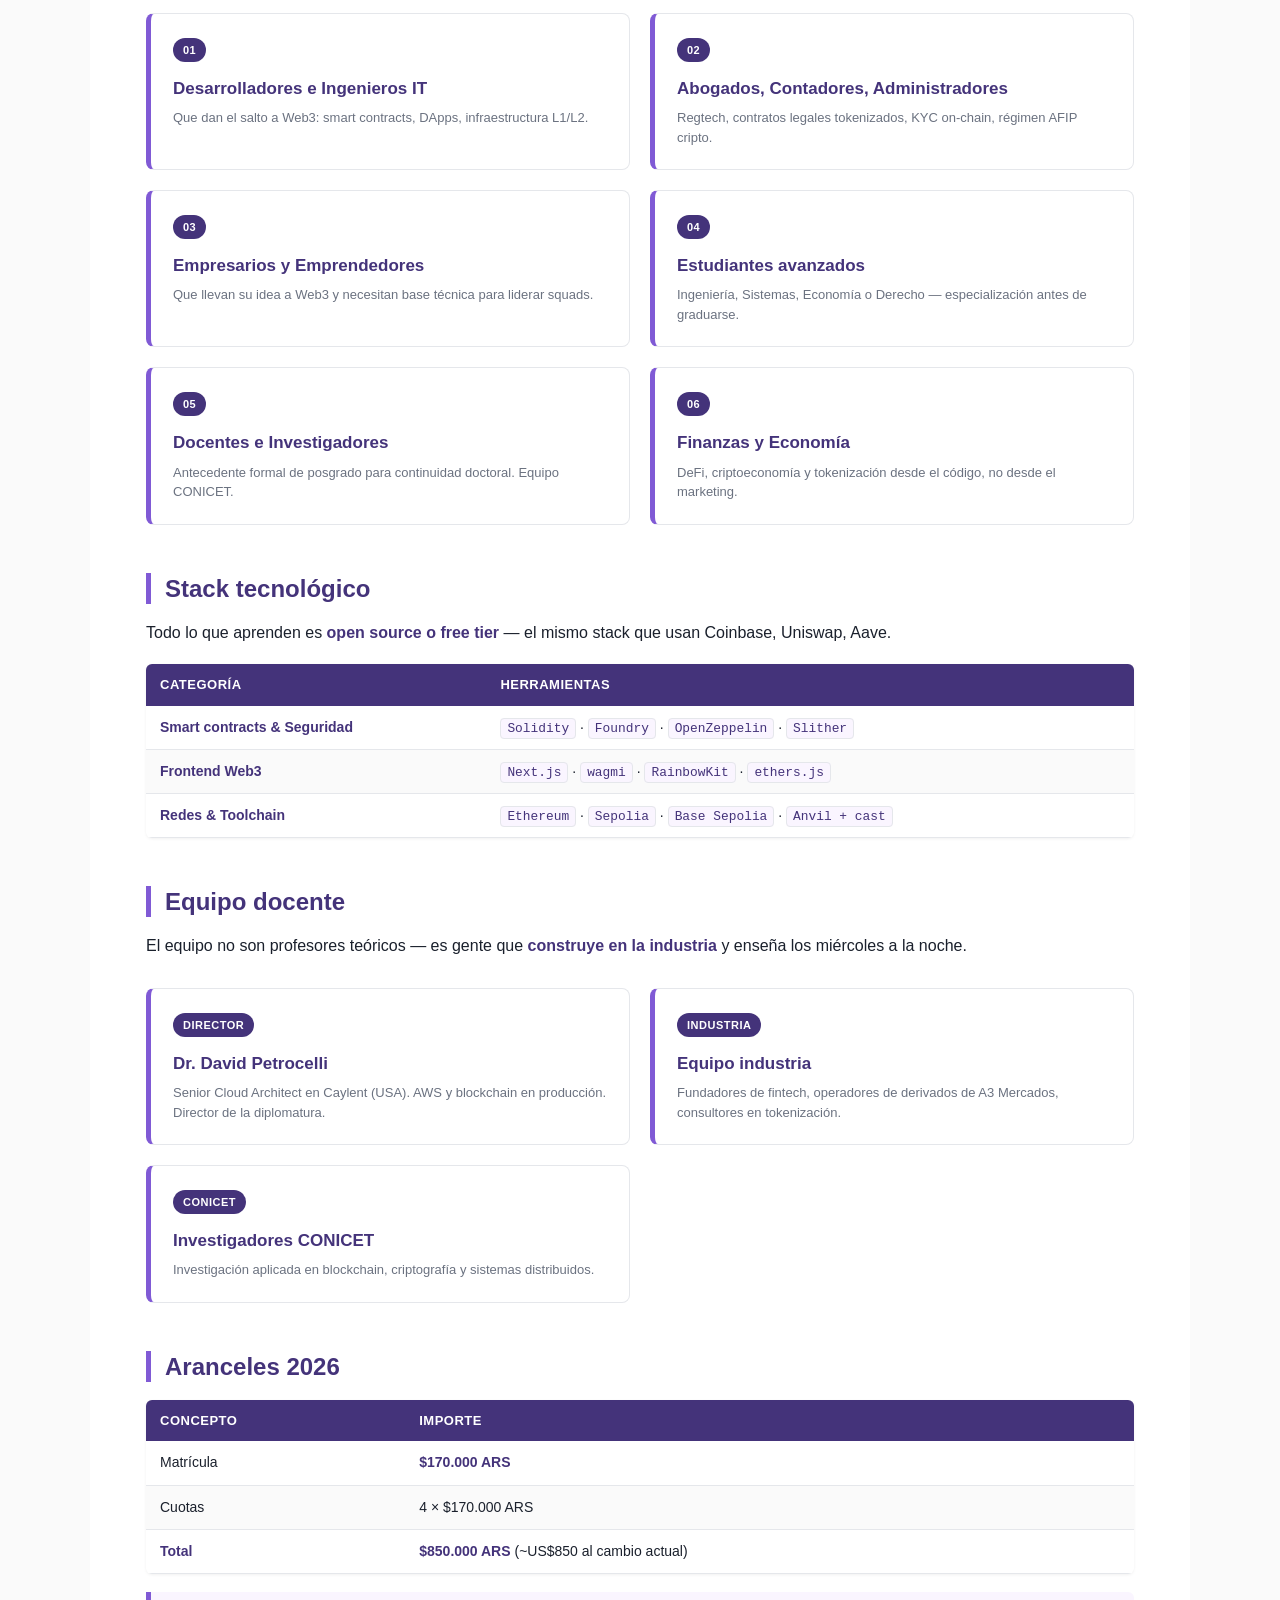
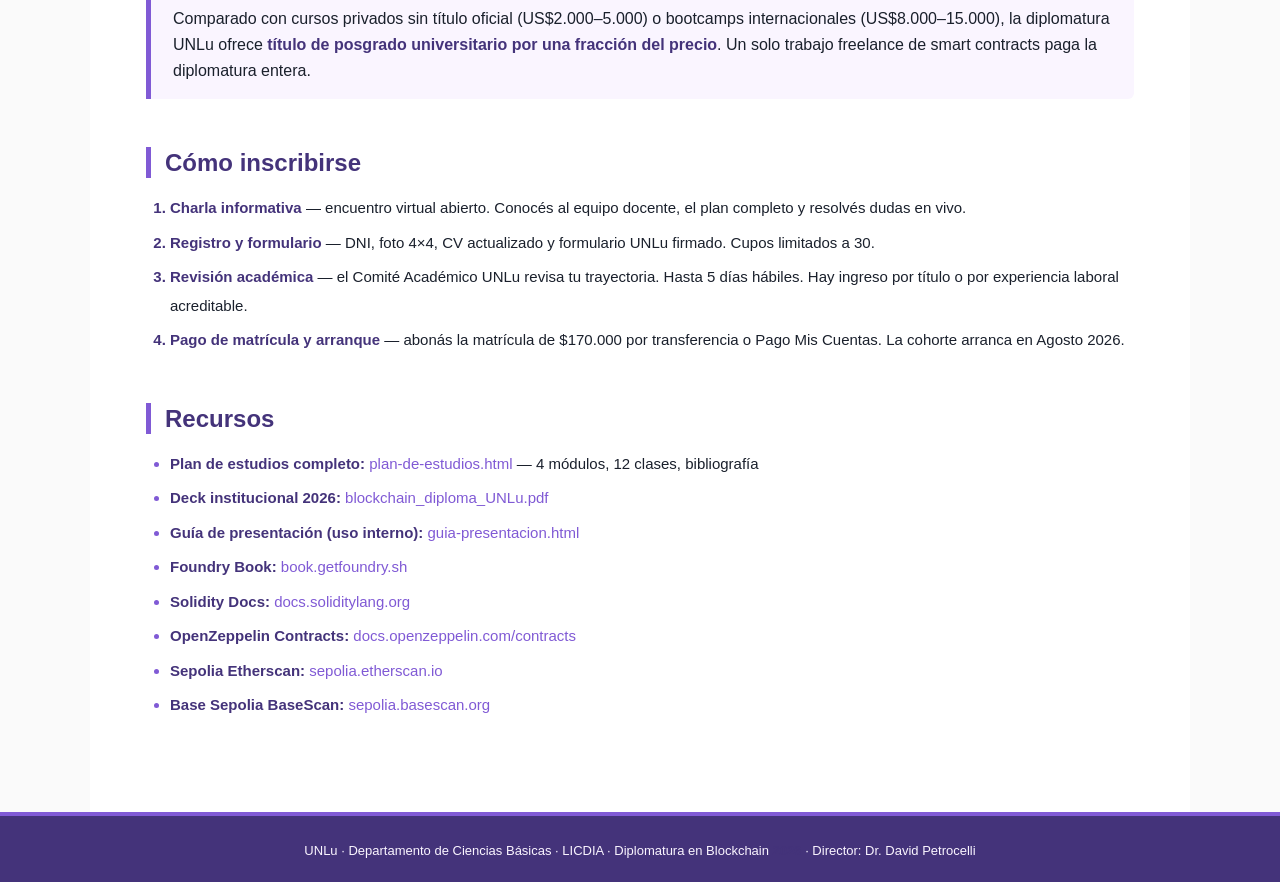
==== commit eb3fc449: "Replicate sip2026 layout with purple LICDIA palette - style.css: full sip2026 verbatim + only :root " ====
--- a/index.html
+++ b/index.html
@@ -5,279 +5,291 @@
   <meta name="viewport" content="width=device-width, initial-scale=1.0">
   <title>Diplomatura en Blockchain · LICDIA UNLu 2026</title>
   <meta name="description" content="Diplomatura de Posgrado en Innovación y Desarrollo de Aplicaciones basadas en Blockchain — Universidad Nacional de Luján. Cohorte 2026.">
-  <link rel="preconnect" href="https://fonts.googleapis.com">
-  <link rel="preconnect" href="https://fonts.gstatic.com" crossorigin>
-  <link href="https://fonts.googleapis.com/css2?family=Inter:wght@400;500;600;700;800&family=JetBrains+Mono:wght@400;600&display=swap" rel="stylesheet">
   <link rel="stylesheet" href="assets/style.css">
 </head>
 <body>
 
-<header class="unq-header">
-  <a href="index.html" class="brand" title="Volver al inicio">
-    <img src="assets/unlu_escudo.png" alt="Universidad Nacional de Luján" class="logo">
+<header class="unlu-header">
+  <a href="index.html" class="brand" title="Volver al menú principal">
+    <img src="assets/unlu_escudo.png" alt="Universidad Nacional de Luján" class="logo unlu">
     <img src="assets/logo_dcb.png" alt="Departamento de Ciencias Básicas" class="logo dcb">
     <div class="brand-text">
       <div class="institution">Universidad Nacional de Luján</div>
-      <div class="department">Diplomatura de Posgrado en Innovación y Desarrollo de Aplicaciones basadas en Blockchain</div>
+      <div class="department">Departamento de Ciencias Básicas · LICDIA</div>
     </div>
   </a>
   <div class="course-bar">
-    <span class="course">LICDIA · Departamento de Ciencias Básicas</span>
+    <span class="course">Diplomatura de Posgrado en Innovación y Desarrollo de Aplicaciones basadas en Blockchain</span>
     <span class="year">Cohorte 2026</span>
-    <span class="instructor">Inicio: Agosto 2026</span>
+    <span class="instructor">Dr. David Petrocelli · inicio agosto 2026</span>
   </div>
 </header>
 
-<div class="layout">
-
-<nav class="toc-sidebar">
-  <h3>Diplomatura</h3>
-  <a href="#hero">Inicio</a>
-  <a href="#sobre">Sobre el programa</a>
-  <a href="#perfil">Perfil de ingreso</a>
-  <a href="#stack">Stack tecnológico</a>
-  <a href="#construir">Lo que vas a construir</a>
-
-  <h3>Académico</h3>
-  <a href="plan-de-estudios.html">Plan de estudios</a>
-  <a href="#equipo">Equipo docente</a>
-  <a href="#diferencia">¿En qué se diferencia?</a>
-
-  <h3>Inscripción</h3>
-  <a href="#aranceles">Aranceles</a>
-  <a href="#inscripcion">Cómo inscribirse</a>
-
-  <h3>Recursos</h3>
-  <a href="guia-presentacion.html">Guía de presentación</a>
-  <a href="blockchain_diploma_UNLu.pdf" target="_blank">Deck PDF</a>
-</nav>
-
-<main class="content">
-
-<section id="hero" class="hero">
-  <h1>Diplomatura en Blockchain · UNLu 2026</h1>
-  <p class="tagline">Para quien quiere construir, no especular.</p>
-  <div class="cta-row">
-    <a href="#inscripcion" class="cta">Inscribirme</a>
-    <a href="plan-de-estudios.html" class="cta secondary">Ver plan de estudios</a>
-    <a href="blockchain_diploma_UNLu.pdf" class="cta secondary" target="_blank">Descargar deck</a>
-  </div>
-</section>
-
-<section id="sobre">
-  <h2>Sobre el programa</h2>
-  <p>
-    Único posgrado en blockchain dictado por una universidad pública argentina. Diseñado para profesionales que quieren entender la infraestructura, escribir contratos inteligentes y construir aplicaciones reales — no para traders o entusiastas de cripto.
-  </p>
-
-  <div class="stat-grid">
-    <div class="stat-card"><span class="stat-num">4 meses</span><span class="stat-label">Duración</span></div>
-    <div class="stat-card"><span class="stat-num">Online</span><span class="stat-label">Sincrónico</span></div>
-    <div class="stat-card"><span class="stat-num">30</span><span class="stat-label">Cupos</span></div>
-    <div class="stat-card"><span class="stat-num">Agosto</span><span class="stat-label">Inicio 2026</span></div>
-  </div>
-
-  <p>
-    El programa cubre <strong>fundamentos teóricos</strong> (criptografía, EVM, gas, L1/L2),
-    <strong>desarrollo Solidity con Foundry</strong>, <strong>estándares ERC y NFTs</strong>,
-    y <strong>frontend Web3 + auditoría de seguridad</strong>. Defensa de proyecto integrador frente a tribunal.
-  </p>
-</section>
-
-<section id="perfil">
-  <h2>Perfil de ingreso</h2>
-  <p>Programa <strong>deliberadamente multidisciplinario</strong>. Web3 no es solo código — necesita derecho, economía, gestión e investigación trabajando juntos.</p>
-
-  <div class="feature-grid">
-    <div class="feature"><h4>Desarrolladores e Ingenieros IT</h4><p>Que dan el salto a Web3: smart contracts, DApps, infraestructura L1/L2.</p></div>
-    <div class="feature"><h4>Abogados, Contadores, Administradores</h4><p>Regtech, contratos legales tokenizados, KYC on-chain, régimen AFIP cripto.</p></div>
-    <div class="feature"><h4>Empresarios y Emprendedores</h4><p>Que llevan su idea a Web3 y necesitan base técnica para liderar squads.</p></div>
-    <div class="feature"><h4>Estudiantes avanzados</h4><p>De Ingeniería, Sistemas, Economía o Derecho — especialización antes de graduarse.</p></div>
-    <div class="feature"><h4>Docentes e Investigadores</h4><p>Antecedente formal de posgrado para continuidad doctoral. Equipo CONICET.</p></div>
-    <div class="feature"><h4>Finanzas y Economía</h4><p>DeFi, criptoeconomía y tokenización desde el código, no desde el marketing.</p></div>
-  </div>
-</section>
-
-<section id="stack">
-  <h2>Stack tecnológico</h2>
-  <p>Todo lo que aprenden es <strong>open source o free tier</strong> — el mismo stack que usan Coinbase, Uniswap, Aave.</p>
-
-  <div class="feature-grid">
-    <div class="feature">
-      <h4>Smart contracts &amp; Seguridad</h4>
-      <p><code>Solidity</code> · <code>Foundry</code> · <code>OpenZeppelin</code> · <code>Slither</code></p>
-    </div>
-    <div class="feature">
-      <h4>Frontend Web3</h4>
-      <p><code>Next.js</code> · <code>wagmi</code> · <code>RainbowKit</code> · <code>ethers.js</code></p>
-    </div>
-    <div class="feature">
-      <h4>Redes &amp; Toolchain</h4>
-      <p><code>Ethereum</code> · <code>Sepolia</code> · <code>Base Sepolia</code> · <code>Anvil + cast</code></p>
-    </div>
-  </div>
-</section>
-
-<section id="construir">
-  <h2>Lo que vas a construir</h2>
-  <p>Ejemplos del tipo de proyectos que podés construir con el stack. El proyecto integrador final se define con cada cohorte según intereses reales.</p>
-
-  <a href="plan-de-estudios.html" class="tp-card">
-    <span class="tp-num">PROYECTO INTEGRADOR</span>
-    <h3>Sistema de verificación de credenciales académicas con SBT</h3>
-    <p class="tp-desc">
-      Extender ERC-721 con <strong>AccessControl</strong> + <strong>Soulbound Tokens</strong> + struct completo.
-      Frontend con 2 modos (verificador público + issuer). Deploy en <strong>L2 (Base Sepolia)</strong>.
-      Defensa frente a tribunal con video demo end-to-end.
+<div class="layout" style="grid-template-columns: 1fr;">
+  <main class="content" style="max-width: 1100px; margin: 0 auto; padding: 48px 56px 80px;">
+
+    <h1 style="border-bottom: none; padding-bottom: 0; margin-bottom: 6px;">Diplomatura en Blockchain · 2026</h1>
+    <p style="color: var(--gray); margin: 0 0 32px; font-size: 15px;">
+      Diplomatura de posgrado · Universidad Nacional de Luján · Departamento de Ciencias Básicas · cohorte 2026.
+      <strong style="color: var(--navy);">Para quien quiere construir, no especular.</strong>
     </p>
-    <div class="tp-meta">📅 Defensa al cierre de la diplomatura · 👥 Pareja máx 2</div>
-  </a>
-
-  <h3>Otros proyectos posibles</h3>
-  <div class="feature-grid">
-    <div class="feature"><h4>DApp de tokenización RWA</h4><p>Tokenizar inmuebles o activos financieros. ERC-721/3525 + on-chain registry + dashboard.</p></div>
-    <div class="feature"><h4>Plataforma DeFi</h4><p>Yield farming / lending. Liquidity pools, smart contracts auditados, frontend Web3.</p></div>
-    <div class="feature"><h4>DAO con governance</h4><p>Token de governance, propuestas y ejecución automática on-chain.</p></div>
-    <div class="feature"><h4>Identidad digital con SBTs</h4><p>Credenciales no transferibles, KYC on-chain, certificados académicos.</p></div>
-  </div>
-</section>
-
-<section id="equipo">
-  <h2>Equipo docente</h2>
-  <p>El equipo no son profesores teóricos — es gente que <strong>construye en la industria</strong> y enseña los miércoles a la noche.</p>
-
-  <div class="feature-grid">
-    <div class="feature">
-      <h4>Dr. David Petrocelli</h4>
-      <p>Senior Cloud Architect en Caylent (USA). AWS y blockchain en producción. Director de la diplomatura.</p>
-    </div>
-    <div class="feature">
-      <h4>Equipo industria</h4>
-      <p>Fundadores de fintech, operadores de derivados de A3 Mercados, consultores en tokenización.</p>
-    </div>
-    <div class="feature">
-      <h4>Investigadores CONICET</h4>
-      <p>Investigación aplicada en blockchain, criptografía y sistemas distribuidos.</p>
-    </div>
-  </div>
-</section>
-
-<section id="diferencia">
-  <h2>¿En qué se diferencia?</h2>
-
-  <div class="feature-grid">
-    <div class="feature">
-      <h4>Título de posgrado UNLu</h4>
-      <p>Universidad pública nacional. Validez oficial. Antecedente formal para maestrías y doctorados — no un certificado privado de plataforma.</p>
-    </div>
-    <div class="feature">
-      <h4>Cohorte chica · 30 alumnos</h4>
-      <p>Atención personalizada, no un MOOC masivo. Defensa de proyecto frente a tribunal.</p>
-    </div>
-    <div class="feature">
-      <h4>Docentes activos en la industria</h4>
-      <p>Senior Cloud Architect Caylent USA, fundador de fintech, operador derivados A3, investigadores CONICET — no profesores teóricos full-time.</p>
-    </div>
-    <div class="feature">
-      <h4>Práctica sobre redes reales</h4>
-      <p>Desplegás contratos en testnets y mainnets. Te quedás con portfolio técnico real para mostrar a empleadores.</p>
-    </div>
-  </div>
-</section>
-
-<section id="aranceles">
-  <h2>Aranceles 2026</h2>
-  <div class="stat-grid">
-    <div class="stat-card"><span class="stat-num">$170.000</span><span class="stat-label">Matrícula</span></div>
-    <div class="stat-card"><span class="stat-num">4 × $170k</span><span class="stat-label">Cuotas mensuales</span></div>
-    <div class="stat-card"><span class="stat-num">$850.000</span><span class="stat-label">Total ARS</span></div>
-    <div class="stat-card"><span class="stat-num">~US$850</span><span class="stat-label">Equivalente USD</span></div>
-  </div>
-
-  <p>Comparado con cursos privados sin título oficial (US$2.000–5.000) o bootcamps internacionales (US$8.000–15.000), la diplomatura UNLu ofrece <strong>título de posgrado universitario por una fracción del precio</strong>.</p>
-
-  <blockquote>
-    Pensá que un solo trabajo freelance de smart contracts paga la diplomatura entera.
-  </blockquote>
-</section>
-
-<section id="inscripcion">
-  <h2>Cómo inscribirse</h2>
-
-  <div class="flow-diagram">
-    <div class="flow-step open">
-      <div class="step-num">PASO 1</div>
-      <div class="step-name">Charla informativa</div>
-      <div class="step-status">📅 Encuentro virtual abierto · entrada libre</div>
-      <div class="step-tasks">
-        <div class="task-card task-class">
-          <div class="task-label">🏫 Qué pasa</div>
-          <div class="task-text">Conocés al equipo docente, el plan completo y resolvés dudas en vivo.</div>
-        </div>
-        <a href="guia-presentacion.html" class="task-card task-home">
-          <div class="task-label">📖 Guía</div>
-          <div class="task-text">Material de la charla disponible online para revisar antes y después.</div>
-        </a>
-      </div>
-    </div>
-
-    <div class="flow-step">
-      <div class="step-num">PASO 2</div>
-      <div class="step-name">Registro y formulario</div>
-      <div class="step-status">📝 Formulario online + documentación</div>
-      <div class="step-tasks">
-        <div class="task-card task-class">
-          <div class="task-label">🏫 Documentación</div>
-          <div class="task-text">DNI, foto 4x4, CV actualizado y formulario UNLu firmado.</div>
-        </div>
-        <div class="task-card task-home">
-          <div class="task-label">🏠 Plazo</div>
-          <div class="task-text">Cupos limitados a 30. Se cierra cuando se completa o llega la fecha límite.</div>
-        </div>
-      </div>
-    </div>
-
-    <div class="flow-step">
-      <div class="step-num">PASO 3</div>
-      <div class="step-name">Revisión académica</div>
-      <div class="step-status">🎓 Comité Académico UNLu · hasta 5 días hábiles</div>
-      <div class="step-tasks">
-        <div class="task-card task-class">
-          <div class="task-label">🏫 Evaluación</div>
-          <div class="task-text">El Comité Académico revisa tu trayectoria. Hay ingreso por título o por experiencia laboral acreditable.</div>
-        </div>
-        <div class="task-card task-home">
-          <div class="task-label">🏠 Respuesta</div>
-          <div class="task-text">Te respondemos por mail con la confirmación o pedido de info adicional.</div>
-        </div>
-      </div>
-    </div>
-
-    <div class="flow-step">
-      <div class="step-num">PASO 4</div>
-      <div class="step-name">Pago de matrícula y arranque</div>
-      <div class="step-status">💳 Transferencia o Pago Mis Cuentas · arranque Agosto 2026</div>
-      <div class="step-tasks">
-        <div class="task-card task-class">
-          <div class="task-label">🏫 Una vez aprobado</div>
-          <div class="task-text">Abonás la matrícula de $170.000. La cohorte arranca en Agosto 2026.</div>
-        </div>
-        <div class="task-card task-home">
-          <div class="task-label">🏠 Cuotas</div>
-          <div class="task-text">4 cuotas mensuales de $170.000 durante el cursado.</div>
-        </div>
-      </div>
-    </div>
-  </div>
-</section>
-
-</main>
+
+    <div class="tp-grid" style="grid-template-columns: repeat(auto-fit, minmax(180px, 1fr)); gap: 14px; margin-bottom: 32px;">
+      <div class="tp-card" style="border-left-color: var(--mid-blue); cursor: default;">
+        <span class="tp-num">DURACIÓN</span>
+        <h3 style="font-size: 22px;">4 meses</h3>
+        <p class="tp-desc">12 clases + proyecto integrador</p>
+      </div>
+      <div class="tp-card" style="border-left-color: var(--mid-blue); cursor: default;">
+        <span class="tp-num">MODALIDAD</span>
+        <h3 style="font-size: 22px;">Online</h3>
+        <p class="tp-desc">Sincrónico · grabaciones</p>
+      </div>
+      <div class="tp-card" style="border-left-color: var(--mid-blue); cursor: default;">
+        <span class="tp-num">CUPOS</span>
+        <h3 style="font-size: 22px;">30</h3>
+        <p class="tp-desc">Cohorte chica · defensa de TP</p>
+      </div>
+      <div class="tp-card" style="border-left-color: var(--mid-blue); cursor: default;">
+        <span class="tp-num">INICIO</span>
+        <h3 style="font-size: 22px;">Agosto 2026</h3>
+        <p class="tp-desc">Miércoles 19–22hs ARG</p>
+      </div>
+    </div>
+
+    <h2 style="border-left: 5px solid var(--mid-blue); margin-top: 16px;">Sobre el programa</h2>
+
+    <p>
+      Único posgrado en blockchain dictado por una <strong>universidad pública argentina</strong>.
+      El programa cubre fundamentos teóricos (criptografía, EVM, gas, L1/L2), desarrollo
+      <strong>Solidity con Foundry</strong>, estándares ERC y NFTs, y frontend Web3 + auditoría
+      de seguridad. Defensa de proyecto integrador frente a tribunal.
+    </p>
+
+    <h2 style="border-left: 5px solid var(--mid-blue); margin-top: 48px;">Contenido del programa</h2>
+
+    <div class="tp-grid">
+
+      <a href="plan-de-estudios.html#m1" class="tp-card">
+        <span class="tp-num">MÓDULO 1</span>
+        <h3>Fundamentos teóricos</h3>
+        <p class="tp-desc">
+          Criptografía, hashes, bloques, EVM, gas, redes Layer 1 y Layer 2.
+          MetaMask, Sepolia, exploración on-chain.
+        </p>
+        <div class="tp-meta">
+          <span>2 clases</span>
+          <span>📚 Base conceptual</span>
+        </div>
+      </a>
+
+      <a href="plan-de-estudios.html#m2" class="tp-card">
+        <span class="tp-num">MÓDULO 2</span>
+        <h3>Solidity y Foundry</h3>
+        <p class="tp-desc">
+          Sintaxis Solidity, patrones de diseño, testing automatizado.
+          <code>forge</code> · <code>anvil</code> · <code>cast</code>.
+        </p>
+        <div class="tp-meta">
+          <span>3 clases</span>
+          <span>🛠 Toolchain estándar</span>
+        </div>
+      </a>
+
+      <a href="plan-de-estudios.html#m3" class="tp-card">
+        <span class="tp-num">MÓDULO 3</span>
+        <h3>Estándares ERC y NFTs</h3>
+        <p class="tp-desc">
+          OpenZeppelin Contracts. ERC-20 y ERC-721. Soulbound Tokens.
+          AccessControl con roles granulares.
+        </p>
+        <div class="tp-meta">
+          <span>3 clases</span>
+          <span>🎓 Casos reales</span>
+        </div>
+      </a>
+
+      <a href="plan-de-estudios.html#m4" class="tp-card">
+        <span class="tp-num">MÓDULO 4</span>
+        <h3>Frontend Web3 + Seguridad</h3>
+        <p class="tp-desc">
+          Next.js + wagmi + RainbowKit + ethers.js. Auditoría con Slither,
+          patrón CEI, deploy en L2 (Base Sepolia).
+        </p>
+        <div class="tp-meta">
+          <span>4 clases</span>
+          <span>🔐 Auditoría</span>
+        </div>
+      </a>
+
+    </div>
+
+    <h2 style="border-left: 5px solid var(--mid-blue); margin-top: 48px;">Proyecto integrador final</h2>
+
+    <a href="plan-de-estudios.html#tp-final" class="tp-card">
+      <span class="tp-num">DEFENSA FRENTE A TRIBUNAL</span>
+      <h3>Sistema de verificación de credenciales académicas con SBT</h3>
+      <p class="tp-desc">
+        Extender <code>AcademicCredentials</code> con <strong>AccessControl</strong> + <strong>Soulbound Tokens</strong> + struct completo.
+        Frontend con 2 modos obligatorios (verificador público + issuer) y un 3.° opcional (super-admin) por bonus.
+        Deploy en <strong>Base Sepolia (L2)</strong>. Documentación audiovisual de demo end-to-end.
+      </p>
+      <div class="tp-meta">
+        <span>📅 Defensa al cierre · Pareja máx 2</span>
+        <span>🎓 Tribunal de 3 docentes</span>
+      </div>
+    </a>
+
+    <h2 style="border-left: 5px solid var(--mid-blue); margin-top: 48px;">Perfil de ingreso</h2>
+
+    <p>
+      Programa <strong>deliberadamente multidisciplinario</strong>. Web3 no es solo código — necesita
+      derecho, economía, gestión e investigación trabajando juntos.
+    </p>
+
+    <div class="tp-grid">
+      <div class="tp-card" style="cursor: default;">
+        <span class="tp-num">01</span>
+        <h3>Desarrolladores e Ingenieros IT</h3>
+        <p class="tp-desc">Que dan el salto a Web3: smart contracts, DApps, infraestructura L1/L2.</p>
+      </div>
+      <div class="tp-card" style="cursor: default;">
+        <span class="tp-num">02</span>
+        <h3>Abogados, Contadores, Administradores</h3>
+        <p class="tp-desc">Regtech, contratos legales tokenizados, KYC on-chain, régimen AFIP cripto.</p>
+      </div>
+      <div class="tp-card" style="cursor: default;">
+        <span class="tp-num">03</span>
+        <h3>Empresarios y Emprendedores</h3>
+        <p class="tp-desc">Que llevan su idea a Web3 y necesitan base técnica para liderar squads.</p>
+      </div>
+      <div class="tp-card" style="cursor: default;">
+        <span class="tp-num">04</span>
+        <h3>Estudiantes avanzados</h3>
+        <p class="tp-desc">Ingeniería, Sistemas, Economía o Derecho — especialización antes de graduarse.</p>
+      </div>
+      <div class="tp-card" style="cursor: default;">
+        <span class="tp-num">05</span>
+        <h3>Docentes e Investigadores</h3>
+        <p class="tp-desc">Antecedente formal de posgrado para continuidad doctoral. Equipo CONICET.</p>
+      </div>
+      <div class="tp-card" style="cursor: default;">
+        <span class="tp-num">06</span>
+        <h3>Finanzas y Economía</h3>
+        <p class="tp-desc">DeFi, criptoeconomía y tokenización desde el código, no desde el marketing.</p>
+      </div>
+    </div>
+
+    <h2 style="border-left: 5px solid var(--mid-blue); margin-top: 48px;">Stack tecnológico</h2>
+
+    <p>Todo lo que aprenden es <strong>open source o free tier</strong> — el mismo stack que usan Coinbase, Uniswap, Aave.</p>
+
+    <table>
+      <thead>
+        <tr><th>Categoría</th><th>Herramientas</th></tr>
+      </thead>
+      <tbody>
+        <tr>
+          <td><strong>Smart contracts &amp; Seguridad</strong></td>
+          <td><code>Solidity</code> · <code>Foundry</code> · <code>OpenZeppelin</code> · <code>Slither</code></td>
+        </tr>
+        <tr>
+          <td><strong>Frontend Web3</strong></td>
+          <td><code>Next.js</code> · <code>wagmi</code> · <code>RainbowKit</code> · <code>ethers.js</code></td>
+        </tr>
+        <tr>
+          <td><strong>Redes &amp; Toolchain</strong></td>
+          <td><code>Ethereum</code> · <code>Sepolia</code> · <code>Base Sepolia</code> · <code>Anvil + cast</code></td>
+        </tr>
+      </tbody>
+    </table>
+
+    <h2 style="border-left: 5px solid var(--mid-blue); margin-top: 48px;">Equipo docente</h2>
+
+    <p>El equipo no son profesores teóricos — es gente que <strong>construye en la industria</strong> y enseña los miércoles a la noche.</p>
+
+    <div class="tp-grid">
+      <div class="tp-card" style="cursor: default;">
+        <span class="tp-num">DIRECTOR</span>
+        <h3>Dr. David Petrocelli</h3>
+        <p class="tp-desc">Senior Cloud Architect en Caylent (USA). AWS y blockchain en producción. Director de la diplomatura.</p>
+      </div>
+      <div class="tp-card" style="cursor: default;">
+        <span class="tp-num">INDUSTRIA</span>
+        <h3>Equipo industria</h3>
+        <p class="tp-desc">Fundadores de fintech, operadores de derivados de A3 Mercados, consultores en tokenización.</p>
+      </div>
+      <div class="tp-card" style="cursor: default;">
+        <span class="tp-num">CONICET</span>
+        <h3>Investigadores CONICET</h3>
+        <p class="tp-desc">Investigación aplicada en blockchain, criptografía y sistemas distribuidos.</p>
+      </div>
+    </div>
+
+    <h2 style="border-left: 5px solid var(--mid-blue); margin-top: 48px;">Aranceles 2026</h2>
+
+    <table>
+      <thead>
+        <tr><th>Concepto</th><th>Importe</th></tr>
+      </thead>
+      <tbody>
+        <tr><td>Matrícula</td><td><strong>$170.000 ARS</strong></td></tr>
+        <tr><td>Cuotas</td><td>4 × $170.000 ARS</td></tr>
+        <tr><td><strong>Total</strong></td><td><strong>$850.000 ARS</strong> (~US$850 al cambio actual)</td></tr>
+      </tbody>
+    </table>
+
+    <blockquote>
+      Comparado con cursos privados sin título oficial (US$2.000–5.000) o bootcamps internacionales (US$8.000–15.000),
+      la diplomatura UNLu ofrece <strong>título de posgrado universitario por una fracción del precio</strong>.
+      Un solo trabajo freelance de smart contracts paga la diplomatura entera.
+    </blockquote>
+
+    <h2 style="border-left: 5px solid var(--mid-blue); margin-top: 48px;">Cómo inscribirse</h2>
+
+    <ol style="font-size: 15px; line-height: 1.9;">
+      <li><strong>Charla informativa</strong> — encuentro virtual abierto. Conocés al equipo docente, el plan completo y resolvés dudas en vivo.</li>
+      <li><strong>Registro y formulario</strong> — DNI, foto 4×4, CV actualizado y formulario UNLu firmado. Cupos limitados a 30.</li>
+      <li><strong>Revisión académica</strong> — el Comité Académico UNLu revisa tu trayectoria. Hasta 5 días hábiles. Hay ingreso por título o por experiencia laboral acreditable.</li>
+      <li><strong>Pago de matrícula y arranque</strong> — abonás la matrícula de $170.000 por transferencia o Pago Mis Cuentas. La cohorte arranca en Agosto 2026.</li>
+    </ol>
+
+    <h2 style="border-left: 5px solid var(--mid-blue); margin-top: 48px;">Recursos</h2>
+
+    <ul style="font-size: 15px; line-height: 1.9;">
+      <li><strong>Plan de estudios completo:</strong>
+        <a href="plan-de-estudios.html">plan-de-estudios.html</a> — 4 módulos, 12 clases, bibliografía
+      </li>
+      <li><strong>Deck institucional 2026:</strong>
+        <a href="blockchain_diploma_UNLu.pdf" target="_blank">blockchain_diploma_UNLu.pdf</a>
+      </li>
+      <li><strong>Guía de presentación (uso interno):</strong>
+        <a href="guia-presentacion.html">guia-presentacion.html</a>
+      </li>
+      <li><strong>Foundry Book:</strong>
+        <a href="https://book.getfoundry.sh/" target="_blank" rel="noopener noreferrer">book.getfoundry.sh</a>
+      </li>
+      <li><strong>Solidity Docs:</strong>
+        <a href="https://docs.soliditylang.org/" target="_blank" rel="noopener noreferrer">docs.soliditylang.org</a>
+      </li>
+      <li><strong>OpenZeppelin Contracts:</strong>
+        <a href="https://docs.openzeppelin.com/contracts/" target="_blank" rel="noopener noreferrer">docs.openzeppelin.com/contracts</a>
+      </li>
+      <li><strong>Sepolia Etherscan:</strong>
+        <a href="https://sepolia.etherscan.io" target="_blank" rel="noopener noreferrer">sepolia.etherscan.io</a>
+      </li>
+      <li><strong>Base Sepolia BaseScan:</strong>
+        <a href="https://sepolia.basescan.org" target="_blank" rel="noopener noreferrer">sepolia.basescan.org</a>
+      </li>
+    </ul>
+
+  </main>
 </div>
 
-<footer class="unq-footer">
+<footer class="unlu-footer">
   <div>
-    LICDIA · Departamento de Ciencias Básicas · <strong>Universidad Nacional de Luján</strong>
-    · Diplomatura de Posgrado en Blockchain <strong>2026</strong>
+    UNLu · Departamento de Ciencias Básicas · LICDIA · Diplomatura en Blockchain
+    <strong>2026</strong> · Director: Dr. David Petrocelli
   </div>
 </footer>
 
--- a/assets/style.css
+++ b/assets/style.css
@@ -1,50 +1,38 @@
 /* ==========================================================
-   LICDIA UNLu · Diplomatura en Blockchain — Desarrollo de SC y dApps
-   Paleta morada LICDIA (alineada al deck institucional 2026).
-
-   Palette:
-     brand        #6B46C1   /* primary purple */
-     brand-deep   #44337A   /* deep purple — header gradient end */
-     brand-mid    #805AD5   /* mid purple */
-     brand-light  #B794F4   /* lavender / accent */
-     brand-soft   #FAF5FF   /* soft tint background */
-
-   Typography: Inter (body/headings) + JetBrains Mono (code)
+   UNLu / DCB — Diplomatura en Blockchain
+   Branding: paleta morada LICDIA (alineada al deck institucional 2026).
+   Layout idéntico a sip2026; solo cambia la paleta a :root.
    ========================================================== */
 
 :root {
-  --brand:       #6B46C1;
-  --brand-deep:  #44337A;
-  --brand-mid:   #805AD5;
-  --brand-light: #B794F4;
-  --brand-soft:  #FAF5FF;
-
-  /* Aliases (mantengo nombres del template UNQ para no romper layout) */
-  --navy:       var(--brand-deep);
-  --dark-blue:  var(--brand);
-  --mid-blue:   var(--brand-mid);
-  --light-blue: var(--brand-soft);
-
-  --white:      #FFFFFF;
-  --off-white:  #FAFAFA;
-  --gray:       #6B7280;
-  --dark-gray:  #1A202C;
-  --light-gray: #E5E7EB;
-  --accent:     var(--brand);
-  --green:      #2F855A;
-  --orange:     #B7791F;
-  --red:        #C53030;
+  /* Paleta morada LICDIA — reemplaza la navy por el morado del deck.
+     Mantengo los nombres --navy / --mid-blue / --light-blue para no
+     tocar 1000 líneas de CSS estructural; los valores son morados. */
+  --navy:        #44337A;   /* purple deep — header gradient start */
+  --dark-blue:   #6B46C1;   /* primary purple — header gradient end */
+  --mid-blue:    #805AD5;   /* mid purple — borders, accents, links */
+  --light-blue:  #FAF5FF;   /* purple soft — code bg, hover, blockquote */
+  --white:       #FFFFFF;
+  --off-white:   #FAFAFA;
+  --gray:        #6B7280;
+  --dark-gray:   #1A202C;
+  --light-gray:  #E5E7EB;
+  --accent:      #B794F4;   /* lavender accent */
+  --green:       #2F855A;
+  --orange:      #B7791F;
+  --purple:      #6B46C1;
 
   --content-max: 880px;
-  --sidebar-w:   280px;
-  --header-h:    96px;
-
-  --font-sans: 'Inter', -apple-system, BlinkMacSystemFont, "Segoe UI", "Helvetica Neue", Arial, sans-serif;
+  --sidebar-w: 280px;
+  --header-h: 96px;
+
+  --font-sans: -apple-system, BlinkMacSystemFont, "Segoe UI", "Inter", "Helvetica Neue", Arial, sans-serif;
   --font-mono: "JetBrains Mono", "Fira Code", "SF Mono", Menlo, Consolas, monospace;
 }
 
 * { box-sizing: border-box; }
-html { scroll-behavior: smooth; scroll-padding-top: 110px; }
+
+html { scroll-behavior: smooth; }
 
 body {
   margin: 0;
@@ -57,17 +45,17 @@
 }
 
 /* ============ HEADER ============ */
-.unq-header {
-  background: linear-gradient(135deg, var(--brand-deep) 0%, var(--brand) 100%);
+.unlu-header {
+  background: linear-gradient(135deg, var(--navy) 0%, var(--dark-blue) 100%);
   color: var(--white);
-  border-bottom: 4px solid var(--brand-light);
+  border-bottom: 4px solid var(--mid-blue);
   position: sticky;
   top: 0;
   z-index: 100;
-  box-shadow: 0 2px 12px rgba(68, 51, 122, 0.25);
-}
-
-.unq-header .brand {
+  box-shadow: 0 2px 12px rgba(68, 51, 122, 0.22);
+}
+
+.unlu-header .brand {
   display: flex;
   align-items: center;
   gap: 18px;
@@ -80,68 +68,66 @@
   transition: opacity 0.15s ease;
 }
 
-.unq-header .brand:hover { opacity: 0.85; }
-
-.unq-header .brand .logo {
+.unlu-header .brand:hover {
+  opacity: 0.85;
+}
+
+.unlu-header .brand .logo {
   height: 56px;
   width: auto;
   flex-shrink: 0;
-  background: white;
-  border-radius: 6px;
-  padding: 4px;
-}
-
-.unq-header .brand .logo.dcb { height: 50px; }
-
-.unq-header .brand-text {
+}
+
+.unlu-header .brand .logo.unlu { height: 60px; }
+.unlu-header .brand .logo.dcb  { height: 50px; }
+
+.unlu-header .brand-text {
   flex: 1;
   display: flex;
   flex-direction: column;
   gap: 2px;
 }
 
-.unq-header .institution {
+.unlu-header .institution {
   font-size: 18px;
   font-weight: 700;
   letter-spacing: 0.3px;
 }
 
-.unq-header .department {
+.unlu-header .department {
   font-size: 13px;
   font-weight: 400;
-  color: var(--brand-light);
+  color: var(--light-blue);
   letter-spacing: 0.5px;
 }
 
-.unq-header .course-bar {
+.unlu-header .course-bar {
   background: rgba(0, 0, 0, 0.22);
   padding: 8px 32px;
   display: flex;
-  gap: 20px;
-  align-items: center;
+  flex-wrap: wrap;
+  gap: 18px;
   font-size: 13px;
   max-width: 1400px;
   margin: 0 auto;
 }
 
-.unq-header .course {
+.unlu-header .course-bar .course {
   font-weight: 600;
   color: var(--white);
 }
 
-.unq-header .year {
-  background: var(--brand-light);
-  color: var(--brand-deep);
+.unlu-header .course-bar .year {
+  background: var(--mid-blue);
+  color: var(--white);
   padding: 2px 10px;
-  border-radius: 999px;
-  font-weight: 700;
-  font-size: 12px;
-  letter-spacing: 0.05em;
-}
-
-.unq-header .instructor {
-  color: var(--brand-light);
-  font-style: italic;
+  border-radius: 12px;
+  font-weight: 600;
+}
+
+.unlu-header .course-bar .instructor {
+  color: var(--light-blue);
+  margin-left: auto;
 }
 
 /* ============ LAYOUT ============ */
@@ -151,459 +137,926 @@
   max-width: 1400px;
   margin: 0 auto;
   gap: 0;
-  min-height: calc(100vh - var(--header-h));
-}
-
-/* ============ SIDEBAR TOC ============ */
+}
+
+/* Allow grid items to shrink below their intrinsic content size, so wide
+   children (pre, table, long URLs) trigger their own overflow-x instead of
+   stretching the grid track. Without this, the layout grows horizontally
+   on narrow viewports and breaks responsive design. */
+.layout > * { min-width: 0; }
+
+/* ============ SIDEBAR / TOC ============ */
 .toc-sidebar {
   position: sticky;
   top: var(--header-h);
   align-self: start;
   height: calc(100vh - var(--header-h));
   overflow-y: auto;
-  padding: 24px 16px 24px 32px;
+  padding: 24px 18px 24px 28px;
   border-right: 1px solid var(--light-gray);
   background: var(--white);
-  font-size: 13.5px;
-}
-
-.toc-sidebar h3 {
+  font-size: 14px;
+}
+
+.toc-title {
   font-size: 11px;
+  font-weight: 700;
+  letter-spacing: 1.5px;
   text-transform: uppercase;
-  letter-spacing: 0.08em;
   color: var(--gray);
-  margin: 16px 0 8px;
-  font-weight: 700;
-}
-
-.toc-sidebar h3:first-child { margin-top: 0; }
+  margin-bottom: 14px;
+  padding-bottom: 10px;
+  border-bottom: 2px solid var(--mid-blue);
+}
+
+.toc-sidebar ul {
+  list-style: none;
+  padding-left: 0;
+  margin: 0;
+}
+
+.toc-sidebar ul ul {
+  padding-left: 14px;
+  margin-top: 4px;
+  border-left: 2px solid var(--light-gray);
+}
+
+.toc-sidebar li {
+  margin: 4px 0;
+}
 
 .toc-sidebar a {
-  display: block;
-  padding: 6px 10px;
   color: var(--dark-gray);
   text-decoration: none;
-  border-radius: 6px;
-  border-left: 2px solid transparent;
-  margin-bottom: 2px;
+  display: block;
+  padding: 4px 8px;
+  border-radius: 4px;
   transition: all 0.15s;
+  font-size: 13px;
+  line-height: 1.4;
+  overflow-wrap: anywhere;
+  word-break: break-word;
 }
 
 .toc-sidebar a:hover {
-  background: var(--brand-soft);
-  border-left-color: var(--brand);
-  color: var(--brand-deep);
-}
-
-.toc-sidebar a.active {
-  background: var(--brand-soft);
-  border-left-color: var(--brand);
-  color: var(--brand-deep);
+  background: var(--light-blue);
+  color: var(--navy);
+}
+
+.toc-sidebar > ul > li > a {
   font-weight: 600;
-}
-
-/* ============ CONTENT ============ */
+  color: var(--navy);
+}
+
+/* ============ MAIN CONTENT ============ */
 .content {
-  padding: 32px 56px 80px;
-  max-width: var(--content-max);
-}
-
-.content h1 {
-  font-size: 36px;
-  font-weight: 800;
-  color: var(--brand-deep);
-  letter-spacing: -0.02em;
-  border-bottom: 3px solid var(--brand-light);
-  padding-bottom: 14px;
+  padding: 40px 56px 80px;
+  max-width: calc(var(--content-max) + 112px);
+  background: var(--white);
+  min-height: calc(100vh - var(--header-h));
+}
+
+.content > h1:first-child {
+  margin-top: 0;
+}
+
+/* ============ TYPOGRAPHY ============ */
+h1, h2, h3, h4, h5, h6 {
+  color: var(--navy);
+  font-weight: 700;
+  line-height: 1.3;
+  scroll-margin-top: calc(var(--header-h) + 20px);
+}
+
+h1 {
+  font-size: 32px;
+  border-bottom: 3px solid var(--mid-blue);
+  padding-bottom: 12px;
   margin: 0 0 24px;
 }
 
-.content h2 {
+h2 {
   font-size: 24px;
-  font-weight: 700;
-  color: var(--brand-deep);
-  border-left: 5px solid var(--brand);
+  margin: 40px 0 16px;
   padding-left: 14px;
-  margin: 36px 0 16px;
-  letter-spacing: -0.01em;
-}
-
-.content h3 {
-  font-size: 18px;
-  font-weight: 700;
-  color: var(--brand);
+  border-left: 5px solid var(--mid-blue);
+}
+
+h3 {
+  font-size: 19px;
+  margin: 32px 0 12px;
+  color: var(--dark-blue);
+}
+
+h4 {
+  font-size: 16px;
   margin: 24px 0 10px;
-}
-
-.content p { margin: 10px 0; }
-.content a { color: var(--brand); text-decoration: none; border-bottom: 1px dashed var(--brand-light); }
-.content a:hover { background: var(--brand-soft); border-bottom-style: solid; }
-
-.content code {
-  background: var(--brand-soft);
-  color: var(--brand-deep);
+  color: var(--dark-blue);
+  text-transform: uppercase;
+  letter-spacing: 0.5px;
+}
+
+p {
+  margin: 12px 0;
+}
+
+strong { color: var(--navy); font-weight: 700; }
+
+a {
+  color: var(--mid-blue);
+  text-decoration: none;
+  border-bottom: 1px solid transparent;
+  transition: border-color 0.15s;
+  overflow-wrap: anywhere;
+  word-break: break-word;
+}
+
+a:hover { border-bottom-color: var(--mid-blue); }
+
+/* Don't break navigation buttons / pills (they have short labels) */
+.back-to-menu,
+.tp-card .tp-num,
+.banner-pill,
+.toc-btn,
+.page-prev-next a,
+.flow-step,
+.unlu-header .brand,
+.unlu-footer a {
+  overflow-wrap: normal;
+  word-break: normal;
+}
+
+/* ============ LISTS ============ */
+ul, ol { padding-left: 24px; margin: 12px 0; }
+li { margin: 6px 0; }
+li > p { margin: 4px 0; }
+
+ul li::marker { color: var(--mid-blue); }
+ol li::marker { color: var(--navy); font-weight: 700; }
+
+/* ============ CODE ============ */
+code {
+  font-family: var(--font-mono);
+  font-size: 0.92em;
+  background: var(--light-blue);
+  color: var(--navy);
   padding: 2px 6px;
   border-radius: 4px;
-  font-family: var(--font-mono);
-  font-size: 13px;
-  border: 1px solid var(--brand-light);
-}
-
-.content pre {
+  border: 1px solid var(--light-gray);
+  /* Allow long inline code (URLs, identifiers) to break on narrow viewports */
+  overflow-wrap: anywhere;
+  word-break: break-word;
+}
+
+/* Inline code inside pre keeps its no-wrap behavior (pre handles overflow-x) */
+pre code, pre code.sourceCode { overflow-wrap: normal; word-break: normal; }
+
+pre {
   background: #1A1A2E;
   color: #E2E8F0;
-  padding: 16px 20px;
+  padding: 18px 22px;
   border-radius: 8px;
-  border-left: 4px solid var(--brand-mid);
   overflow-x: auto;
-  margin: 16px 0;
   font-size: 13.5px;
-}
-
-.content pre code {
+  line-height: 1.55;
+  border-left: 4px solid var(--mid-blue);
+  margin: 18px 0;
+  box-shadow: 0 2px 8px rgba(0, 0, 0, 0.08);
+}
+
+pre code {
   background: transparent;
   color: inherit;
+  padding: 0;
   border: none;
-  padding: 0;
-}
-
-.content blockquote {
-  background: var(--brand-soft);
-  border-left: 4px solid var(--brand);
-  padding: 12px 18px;
-  margin: 16px 0;
-  border-radius: 0 8px 8px 0;
-  color: var(--dark-gray);
-}
-
-.content ul, .content ol { line-height: 1.8; }
-
-.content table {
+  font-size: inherit;
+}
+
+/* Pandoc highlight (skylighting / tango-ish) overrides for dark bg */
+pre.sourceCode { background: #1A1A2E; }
+code.sourceCode > span { color: #E2E8F0; }
+.sourceCode .kw { color: #FF79C6; }   /* keywords */
+.sourceCode .dt { color: #8BE9FD; }   /* data types */
+.sourceCode .st { color: #F1FA8C; }   /* strings */
+.sourceCode .co { color: #6272A4; font-style: italic; }
+.sourceCode .dv, .sourceCode .fl { color: #BD93F9; }
+.sourceCode .fu { color: #50FA7B; }   /* functions */
+.sourceCode .op { color: #FF79C6; }
+.sourceCode .va { color: #F8F8F2; }
+.sourceCode .cf { color: #FF79C6; }   /* control flow */
+.sourceCode .bu { color: #8BE9FD; }   /* built-in */
+.sourceCode .at { color: #50FA7B; }
+.sourceCode .er { color: #FF5555; }
+
+/* ============ TABLES ============ */
+table {
   width: 100%;
   border-collapse: collapse;
-  margin: 16px 0;
+  margin: 18px 0;
   font-size: 14px;
-}
-
-.content table th {
-  background: var(--brand-deep);
-  color: white;
+  box-shadow: 0 1px 3px rgba(0, 0, 0, 0.06);
+  border-radius: 6px;
+  overflow: hidden;
+}
+
+th {
+  background: var(--navy);
+  color: var(--white);
   text-align: left;
   padding: 10px 14px;
-  font-weight: 700;
+  font-weight: 600;
   font-size: 13px;
   text-transform: uppercase;
-  letter-spacing: 0.03em;
-}
-
-.content table td {
+  letter-spacing: 0.5px;
+}
+
+td {
   padding: 10px 14px;
   border-bottom: 1px solid var(--light-gray);
   vertical-align: top;
 }
 
-.content table tr:nth-child(even) { background: var(--brand-soft); }
-.content table tr:hover td { background: #F0E7FF; }
-
-/* ============ FLOW DIAGRAM (clases) ============ */
-.flow-diagram {
+tr:nth-child(even) td { background: var(--off-white); }
+tr:hover td { background: var(--light-blue); }
+
+/* ============ BLOCKQUOTE ============ */
+blockquote {
+  margin: 18px 0;
+  padding: 14px 22px;
+  background: var(--light-blue);
+  border-left: 5px solid var(--mid-blue);
+  color: var(--dark-gray);
+  border-radius: 0 6px 6px 0;
+}
+
+blockquote p { margin: 6px 0; }
+
+/* ============ HORIZONTAL RULES ============ */
+hr {
+  border: none;
+  height: 2px;
+  background: linear-gradient(90deg, transparent, var(--mid-blue), transparent);
+  margin: 36px 0;
+}
+
+/* ============ IMAGES ============ */
+img {
+  max-width: 100%;
+  height: auto;
+  border-radius: 6px;
+  box-shadow: 0 2px 8px rgba(0, 0, 0, 0.08);
+}
+
+/* ============ FOOTER ============ */
+.unlu-footer {
+  background: var(--navy);
+  color: var(--light-blue);
+  padding: 24px 32px;
+  text-align: center;
+  font-size: 13px;
+  border-top: 4px solid var(--mid-blue);
+}
+
+.unlu-footer a { color: var(--light-blue); }
+
+/* ============ INDEX / LANDING ============ */
+.tp-grid {
+  display: grid;
+  grid-template-columns: repeat(auto-fill, minmax(320px, 1fr));
+  gap: 20px;
+  margin-top: 28px;
+}
+
+.tp-card {
+  background: var(--white);
+  border: 1px solid var(--light-gray);
+  border-left: 5px solid var(--mid-blue);
+  border-radius: 8px;
+  padding: 22px;
+  transition: all 0.2s;
+  text-decoration: none;
+  color: inherit;
+  display: block;
+}
+
+.tp-card:hover {
+  transform: translateY(-3px);
+  box-shadow: 0 6px 18px rgba(68, 51, 122, 0.18);
+  border-left-color: var(--accent);
+  border-bottom-color: transparent;
+}
+
+.tp-card .tp-num {
+  display: inline-block;
+  background: var(--navy);
+  color: var(--white);
+  font-size: 11px;
+  font-weight: 700;
+  padding: 3px 10px;
+  border-radius: 12px;
+  letter-spacing: 0.5px;
+  margin-bottom: 10px;
+}
+
+.tp-card h3 {
+  margin: 6px 0 8px;
+  font-size: 17px;
+  color: var(--navy);
+}
+
+.tp-card .tp-desc {
+  font-size: 13px;
+  color: var(--gray);
+  line-height: 1.5;
+  margin: 0;
+}
+
+.tp-card .tp-meta {
+  margin-top: 12px;
+  padding-top: 10px;
+  border-top: 1px solid var(--light-gray);
+  font-size: 12px;
+  color: var(--gray);
+  display: flex;
+  justify-content: space-between;
+}
+
+.coming-soon {
+  opacity: 0.55;
+  border-left-color: var(--gray);
+  cursor: not-allowed;
+  pointer-events: none;
+}
+
+.coming-soon .tp-num { background: var(--gray); }
+
+/* ============ RESPONSIVE ============ */
+@media (max-width: 980px) {
+  .layout { grid-template-columns: 1fr; }
+  .toc-sidebar {
+    position: static;
+    height: auto;
+    border-right: none;
+    border-bottom: 1px solid var(--light-gray);
+    padding: 18px 24px;
+  }
+  /* !important needed to override inline style="padding:..." on index.html */
+  .content { padding: 28px 24px 60px !important; }
+  .unlu-header .brand { padding: 12px 20px 8px; }
+  .unlu-header .institution { font-size: 16px; }
+  .unlu-header .department { font-size: 12px; }
+  .unlu-header .course-bar { padding: 8px 20px; font-size: 12px; }
+  .unlu-header .course-bar .instructor { margin-left: 0; width: 100%; }
+  h1 { font-size: 26px; }
+  h2 { font-size: 21px; }
+  /* Tables: allow horizontal scroll when too wide for viewport */
+  table { display: block; overflow-x: auto; -webkit-overflow-scrolling: touch; }
+}
+
+@media (max-width: 560px) {
+  .unlu-header .brand .logo.unlu { height: 44px; }
+  .unlu-header .brand .logo.dcb  { height: 38px; }
+  .unlu-header .brand-text { font-size: 13px; }
+  .unlu-header .institution { font-size: 14px; }
+  .unlu-header .department { font-size: 11px; line-height: 1.25; }
+  .unlu-header .brand { gap: 12px; padding: 10px 14px 6px; }
+  .unlu-header .brand .logo.dcb { height: 34px; }
+  .unlu-header .course-bar {
+    padding: 6px 14px; font-size: 11px; gap: 10px;
+    flex-direction: column; align-items: flex-start;
+  }
+  .unlu-header .course-bar .instructor { margin-left: 0; }
+  /* !important needed to override inline style="padding:..." on index.html */
+  .content { padding: 20px 14px 40px !important; }
+  /* Headings shrink for narrow screens */
+  h1 { font-size: 22px; }
+  h2 { font-size: 18px; }
+  h3 { font-size: 16px; }
+  details.section-collapsible > summary { font-size: 18px; padding-left: 12px; }
+  /* TOC sidebar narrower padding on small screens */
+  .toc-sidebar { padding: 14px 16px; }
+  /* Inline TOC tighter padding */
+  .toc-inline { padding: 12px 14px; margin: 16px 0 24px; }
+  /* Code blocks: smaller font */
+  pre { padding: 14px 16px; font-size: 12.5px; }
+  /* Make sidebar FAB smaller */
+  .sidebar-toggle-btn.sidebar-show { width: 42px; height: 42px; bottom: 16px; left: 16px; font-size: 18px; }
+  /* Floating breadcrumb spacing */
+  .page-breadcrumb { font-size: 11px; flex-wrap: wrap; }
+  /* Page nav top: tighten */
+  .page-nav-top { gap: 8px; margin-bottom: 14px; padding-bottom: 10px; }
+  .back-to-menu { font-size: 12px; padding: 7px 12px; }
+  /* TP cards / index landing: ensure they breathe */
+  .tp-grid { grid-template-columns: 1fr; gap: 14px; }
+  .tp-card { padding: 18px; }
+  .tp-card .tp-meta { flex-direction: column; gap: 4px; align-items: flex-start; }
+  /* Footer */
+  .unlu-footer { padding: 18px 14px; font-size: 12px; line-height: 1.5; }
+}
+
+/* ============ SIDEBAR TOGGLE ============ */
+.toc-header {
+  display: flex;
+  align-items: center;
+  justify-content: space-between;
+  gap: 8px;
+  margin-bottom: 14px;
+}
+.toc-header .toc-title { margin: 0; }
+
+.sidebar-toggle-btn {
+  font-family: inherit;
+  cursor: pointer;
+  background: white;
+  border: 1px solid var(--light-gray);
+  color: var(--gray);
+  border-radius: 4px;
+  width: 26px;
+  height: 26px;
+  display: inline-flex;
+  align-items: center;
+  justify-content: center;
+  font-size: 14px;
+  line-height: 1;
+  padding: 0;
+  transition: all 0.12s ease;
+}
+.sidebar-toggle-btn:hover {
+  color: var(--accent);
+  border-color: var(--accent);
+}
+
+/* Floating "show" button — bottom-left FAB, only visible when sidebar is hidden.
+   Lives ABOVE the sticky header (which is z-index 100). */
+.sidebar-toggle-btn.sidebar-show {
+  position: fixed;
+  bottom: 24px;
+  left: 24px;
+  z-index: 200;
+  display: none;
+  width: 48px;
+  height: 48px;
+  border-radius: 50%;
+  font-size: 20px;
+  color: white;
+  background: var(--mid-blue);
+  border: 0;
+  box-shadow: 0 4px 14px rgba(0,0,0,0.22);
+}
+.sidebar-toggle-btn.sidebar-show:hover {
+  background: var(--accent);
+  border-color: var(--accent);
+  color: white;
+  transform: translateY(-1px);
+  box-shadow: 0 6px 18px rgba(0,0,0,0.28);
+}
+.sidebar-toggle-btn.sidebar-show.visible {
+  display: inline-flex;
+  align-items: center;
+  justify-content: center;
+}
+
+/* When sidebar is hidden, collapse the layout grid */
+.layout.sidebar-hidden { grid-template-columns: 1fr !important; }
+.layout.sidebar-hidden .toc-sidebar { display: none; }
+
+/* ============ INLINE TOC (Índice del documento) ============ */
+.toc-inline {
+  background: #f7faff;
+  border: 1px solid var(--light-gray);
+  border-left: 4px solid var(--mid-blue);
+  border-radius: 6px;
+  padding: 14px 20px;
+  margin: 20px 0 32px;
+  font-size: 14px;
+}
+.toc-inline > summary {
+  cursor: pointer;
+  font-weight: 700;
+  color: var(--navy);
+  font-size: 15px;
+  padding: 4px 0;
+  list-style: none;
+  user-select: none;
+}
+.toc-inline > summary::-webkit-details-marker { display: none; }
+.toc-inline > summary::before {
+  content: '▸';
+  display: inline-block;
+  margin-right: 8px;
+  color: var(--accent);
+  transition: transform 0.15s ease;
+}
+.toc-inline[open] > summary::before { transform: rotate(90deg); }
+.toc-inline ul {
+  margin: 12px 0 4px;
+  padding-left: 20px;
+  list-style: none;
+}
+.toc-inline ul ul { margin: 4px 0; padding-left: 14px; }
+.toc-inline li { margin: 4px 0; }
+.toc-inline a {
+  color: var(--dark-blue);
+  text-decoration: none;
+  border-bottom: 1px dotted transparent;
+  overflow-wrap: anywhere;
+  word-break: break-word;
+}
+.toc-inline a:hover {
+  color: var(--accent);
+  border-bottom-color: var(--accent);
+}
+.toc-inline > ul > li > a { font-weight: 600; }
+
+.toc-controls {
+  display: flex;
+  gap: 18px;
+  margin-top: 14px;
+  padding-top: 10px;
+  border-top: 1px solid var(--light-gray);
+  font-size: 12px;
+}
+.toc-btn {
+  font-family: inherit;
+  font-size: 12px;
+  font-weight: 500;
+  color: var(--gray);
+  background: transparent;
+  border: 0;
+  border-bottom: 1px dotted var(--gray);
+  padding: 0 0 1px 0;
+  margin: 0;
+  cursor: pointer;
+  line-height: 1.4;
+  transition: color 0.12s ease, border-color 0.12s ease;
+}
+.toc-btn:hover {
+  color: var(--accent);
+  border-bottom-color: var(--accent);
+  border-bottom-style: solid;
+}
+.toc-btn::before {
+  display: inline-block;
+  margin-right: 4px;
+  font-size: 11px;
+  color: inherit;
+  vertical-align: baseline;
+}
+.toc-btn[data-action="expand-all"]::before { content: '＋'; }
+.toc-btn[data-action="collapse-all"]::before { content: '−'; }
+
+/* ============ COLLAPSIBLE H2 SECTIONS ============ */
+details.section-collapsible {
+  margin: 40px 0 16px;
+}
+details.section-collapsible > summary {
+  cursor: pointer;
+  list-style: none;
+  font-size: 24px;
+  font-weight: 700;
+  color: var(--navy);
+  padding: 6px 0 6px 14px;
+  border-left: 5px solid var(--mid-blue);
+  position: relative;
+  user-select: none;
+}
+details.section-collapsible > summary::-webkit-details-marker { display: none; }
+details.section-collapsible > summary::after {
+  content: '▾';
+  position: absolute;
+  right: 6px;
+  top: 50%;
+  transform: translateY(-50%);
+  font-size: 14px;
+  color: var(--gray);
+  transition: transform 0.15s ease;
+}
+details.section-collapsible:not([open]) > summary::after {
+  transform: translateY(-50%) rotate(-90deg);
+}
+details.section-collapsible > summary:hover {
+  color: var(--accent);
+  border-left-color: var(--accent);
+}
+details.section-collapsible:not([open]) > summary {
+  border-left-color: var(--gray);
+  margin-bottom: 0;
+}
+/* Avoid double-margin on first h3 inside details */
+details.section-collapsible > h3:first-of-type,
+details.section-collapsible > p:first-of-type {
+  margin-top: 16px;
+}
+
+/* ============ PRINT ============ */
+@media print {
+  .unlu-header { position: static; box-shadow: none; }
+  .toc-sidebar, .toc-inline { display: none; }
+  .layout { grid-template-columns: 1fr; }
+  .content { padding: 0; max-width: 100%; }
+  pre { box-shadow: none; }
+  body { background: white; font-size: 11pt; }
+  a { color: var(--navy); }
+  /* Force all collapsibles open when printing */
+  details.section-collapsible { display: block !important; }
+  details.section-collapsible > summary { list-style: none; pointer-events: none; }
+  details.section-collapsible > summary::after { display: none; }
+}
+
+/* ============ PAGE NAV (back to menu) ============ */
+.page-nav-top {
   display: flex;
   flex-direction: column;
-  gap: 16px;
-  margin: 20px 0;
-}
-
-.flow-step {
-  background: white;
-  border: 2px solid var(--light-gray);
-  border-radius: 12px;
-  padding: 20px 24px;
-  position: relative;
-  transition: all 0.2s;
-}
-
-.flow-step:hover { border-color: var(--brand); box-shadow: 0 4px 16px rgba(107, 70, 193, 0.1); }
-.flow-step.closed { background: #F7FAFC; opacity: 0.85; }
-.flow-step.open { border-color: var(--brand); box-shadow: 0 4px 16px rgba(107, 70, 193, 0.15); }
-
-.flow-step .step-num {
-  display: inline-block;
-  background: var(--brand);
-  color: white;
-  font-weight: 800;
-  padding: 4px 12px;
+  align-items: flex-start;
+  gap: 12px;
+  margin-bottom: 18px;
+  padding-bottom: 14px;
+  border-bottom: 1px solid var(--light-gray);
+}
+
+.page-nav-bottom {
+  margin-top: 48px;
+  padding-top: 20px;
+  border-top: 2px solid var(--light-gray);
+  text-align: center;
+}
+
+.back-to-menu {
+  display: inline-flex;
+  align-items: center;
+  gap: 6px;
+  padding: 8px 14px;
+  background: var(--navy);
+  color: #fff;
+  text-decoration: none;
   border-radius: 6px;
   font-size: 13px;
-  letter-spacing: 0.03em;
-  margin-bottom: 8px;
-}
-
-.flow-step.closed .step-num { background: var(--gray); }
-
-.flow-step .step-name {
-  font-size: 18px;
+  font-weight: 600;
+  transition: background 0.15s ease;
+}
+
+.back-to-menu:hover {
+  background: var(--accent);
+  color: #fff;
+}
+
+.banner-pill {
+  display: inline-block;
+  background: var(--accent);
+  color: #fff;
+  font-size: 11px;
   font-weight: 700;
-  color: var(--brand-deep);
-  margin-bottom: 6px;
-}
-
-.flow-step .step-status {
-  font-size: 13px;
+  padding: 4px 12px;
+  border-radius: 12px;
+  letter-spacing: 0.6px;
+}
+
+/* ============ BREADCRUMB (template.html, top of every page) ============ */
+.page-breadcrumb {
+  font-size: 12px;
   color: var(--gray);
-  margin-bottom: 12px;
-  font-weight: 500;
-}
-
-.flow-step .step-tasks {
-  display: grid;
-  grid-template-columns: 1fr 1fr;
-  gap: 10px;
-}
-
-.task-card {
-  display: block;
-  padding: 12px 14px;
+  margin: 0 0 10px;
+  display: flex;
+  align-items: center;
+  gap: 6px;
+  line-height: 1.4;
+}
+.page-breadcrumb a {
+  color: var(--gray);
+  text-decoration: none;
+  border-bottom: 1px dotted transparent;
+  transition: color 0.12s ease, border-color 0.12s ease;
+}
+.page-breadcrumb a:hover {
+  color: var(--mid-blue);
+  border-bottom-color: var(--mid-blue);
+}
+.page-breadcrumb .sep {
+  color: var(--gray);
+  opacity: 0.55;
+  font-weight: 400;
+}
+.page-breadcrumb .current {
+  color: var(--navy);
+  font-weight: 700;
+}
+
+/* ============ PAGE PREV / NEXT NAV (template.html, bottom of body) ============ */
+.page-prev-next {
+  display: flex;
+  justify-content: space-between;
+  align-items: stretch;
+  gap: 16px;
+  margin: 48px 0 16px;
+}
+.page-prev-next .prev-link,
+.page-prev-next .next-link {
+  flex: 1 1 0;
+  display: flex;
+  align-items: center;
+  gap: 12px;
+  padding: 14px 18px;
+  background: var(--navy);
+  color: #fff;
+  text-decoration: none;
   border-radius: 8px;
-  text-decoration: none;
-  border: 1px solid var(--light-gray);
-  transition: all 0.15s;
-  background: var(--off-white);
-}
-
-.task-card:hover {
-  border-color: var(--brand);
-  background: var(--brand-soft);
+  border: 1px solid var(--navy);
+  font-weight: 600;
+  font-size: 14px;
+  transition: background 0.15s ease, transform 0.15s ease, box-shadow 0.15s ease;
+  min-height: 64px;
+}
+.page-prev-next .prev-link { justify-content: flex-start; text-align: left; }
+.page-prev-next .next-link { justify-content: flex-end;   text-align: right; }
+.page-prev-next a:hover {
+  background: var(--accent);
+  border-color: var(--accent);
+  color: #fff;
   transform: translateY(-1px);
-  box-shadow: 0 2px 8px rgba(107, 70, 193, 0.1);
-}
-
-.task-card .task-label {
+  box-shadow: 0 4px 12px rgba(68, 51, 122, 0.20);
+}
+.page-prev-next .arrow {
+  font-size: 20px;
+  line-height: 1;
+  flex-shrink: 0;
+}
+.page-prev-next .nav-meta {
+  display: flex;
+  flex-direction: column;
+  gap: 2px;
+  min-width: 0;
+}
+.page-prev-next .nav-label {
   font-size: 11px;
   font-weight: 700;
   text-transform: uppercase;
-  letter-spacing: 0.05em;
-  color: var(--brand);
-  margin-bottom: 4px;
-}
-
-.task-card .task-text {
-  font-size: 13.5px;
-  color: var(--dark-gray);
-  line-height: 1.5;
-}
-
-.task-card.task-class { border-left: 3px solid var(--brand); }
-.task-card.task-home { border-left: 3px solid var(--brand-mid); }
-
-/* ============ TP CARDS ============ */
-.tp-card {
-  display: block;
-  background: white;
+  letter-spacing: 0.7px;
+  opacity: 0.75;
+}
+.page-prev-next .nav-title {
+  font-size: 14px;
+  font-weight: 600;
+  white-space: nowrap;
+  overflow: hidden;
+  text-overflow: ellipsis;
+}
+@media (max-width: 560px) {
+  .page-prev-next { flex-direction: column; gap: 10px; }
+  .page-prev-next .prev-link,
+  .page-prev-next .next-link {
+    width: 100%;
+    justify-content: flex-start;
+    text-align: left;
+  }
+  .page-prev-next .next-link { flex-direction: row-reverse; }
+}
+
+/* ============ FLOW DIAGRAM (index.html — visual chronological flow) ============ */
+.flow-diagram {
+  display: flex;
+  align-items: stretch;
+  justify-content: center;
+  gap: 12px;
+  flex-wrap: wrap;
+  margin: 8px 0 36px;
+  padding: 18px;
+  background: var(--off-white);
   border: 1px solid var(--light-gray);
-  border-left: 5px solid var(--brand);
   border-radius: 10px;
-  padding: 20px 24px;
-  text-decoration: none;
-  color: inherit;
-  transition: all 0.2s;
-  margin: 16px 0;
-}
-
-.tp-card:hover {
-  border-color: var(--brand);
-  box-shadow: 0 4px 16px rgba(107, 70, 193, 0.12);
-  transform: translateY(-1px);
-  background: var(--brand-soft);
-}
-
-.tp-card .tp-num {
-  display: inline-block;
-  background: var(--brand-deep);
-  color: white;
-  padding: 3px 10px;
-  border-radius: 6px;
-  font-weight: 800;
-  font-size: 11px;
-  letter-spacing: 0.05em;
-  margin-bottom: 10px;
-}
-
-.tp-card h3 {
-  font-size: 18px;
-  font-weight: 700;
-  color: var(--brand-deep);
-  margin: 6px 0 8px;
-}
-
-.tp-card .tp-desc {
-  font-size: 14px;
-  color: var(--dark-gray);
-  line-height: 1.6;
-  margin: 0 0 10px;
-}
-
-.tp-card .tp-meta {
-  font-size: 12px;
-  color: var(--gray);
-  font-weight: 500;
-}
-
-/* ============ HERO (landing) ============ */
-.hero {
-  background: linear-gradient(135deg, var(--brand) 0%, var(--brand-deep) 100%);
-  color: white;
-  padding: 60px 56px;
-  margin: -32px -56px 32px;
-  border-radius: 0;
+}
+.flow-step {
+  flex: 1 1 180px;
+  min-width: 160px;
+  max-width: 240px;
+  display: flex;
+  flex-direction: column;
+  align-items: center;
+  justify-content: center;
   text-align: center;
-}
-
-.hero h1 {
-  font-size: 42px;
-  font-weight: 800;
-  color: white;
-  border: none;
-  margin: 0 0 12px;
-  letter-spacing: -0.02em;
-}
-
-.hero p.tagline {
-  font-size: 18px;
-  color: var(--brand-light);
-  margin: 0 0 24px;
-  font-weight: 500;
-}
-
-.hero .cta-row {
-  display: flex;
-  gap: 12px;
-  justify-content: center;
-  flex-wrap: wrap;
-}
-
-.hero .cta {
-  background: white;
-  color: var(--brand-deep);
-  padding: 12px 24px;
+  gap: 6px;
+  padding: 14px 12px;
   border-radius: 8px;
   text-decoration: none;
+  transition: transform 0.15s ease, box-shadow 0.15s ease, border-color 0.15s ease;
+  border: 2px solid transparent;
+}
+.flow-step .step-num {
+  font-size: 13px;
   font-weight: 700;
-  border-bottom: none;
-  transition: all 0.15s;
-}
-
-.hero .cta:hover {
+  letter-spacing: 0.4px;
+  text-transform: uppercase;
+}
+.flow-step .step-name {
+  font-size: 13px;
+  font-weight: 500;
+  line-height: 1.35;
+}
+.flow-step .step-status {
+  font-size: 11px;
+  font-weight: 600;
+  margin-top: 4px;
+  letter-spacing: 0.2px;
+}
+.flow-step.open {
+  background: var(--navy);
+  color: #fff;
+  border-color: var(--mid-blue);
+}
+.flow-step.open .step-num,
+.flow-step.open .step-name { color: #fff; }
+.flow-step.open .step-status { color: var(--light-blue); }
+.flow-step.open:hover {
   transform: translateY(-2px);
-  box-shadow: 0 6px 20px rgba(0, 0, 0, 0.2);
-  background: var(--brand-light);
-}
-
-.hero .cta.secondary {
-  background: rgba(255, 255, 255, 0.15);
-  color: white;
-  border: 1px solid rgba(255, 255, 255, 0.4);
-}
-
-.hero .cta.secondary:hover {
-  background: rgba(255, 255, 255, 0.25);
-}
-
-/* ============ STATS GRID ============ */
-.stat-grid {
-  display: grid;
-  grid-template-columns: repeat(auto-fit, minmax(160px, 1fr));
-  gap: 14px;
-  margin: 20px 0;
-}
-
-.stat-card {
-  background: linear-gradient(135deg, var(--brand) 0%, var(--brand-deep) 100%);
-  color: white;
-  padding: 18px;
-  border-radius: 12px;
-  text-align: center;
-}
-
-.stat-card .stat-num {
-  display: block;
-  font-size: 26px;
-  font-weight: 800;
-  letter-spacing: -0.02em;
-  margin-bottom: 4px;
-}
-
-.stat-card .stat-label {
-  font-size: 12px;
-  text-transform: uppercase;
-  letter-spacing: 0.05em;
-  opacity: 0.9;
-}
-
-/* ============ FEATURE CARDS GRID ============ */
-.feature-grid {
-  display: grid;
-  grid-template-columns: repeat(auto-fit, minmax(220px, 1fr));
-  gap: 16px;
-  margin: 20px 0;
-}
-
-.feature {
-  background: white;
-  border: 1px solid var(--light-gray);
-  border-top: 4px solid var(--brand);
-  border-radius: 10px;
-  padding: 18px 20px;
-  transition: all 0.15s;
-}
-
-.feature:hover {
-  box-shadow: 0 4px 16px rgba(107, 70, 193, 0.1);
+  box-shadow: 0 6px 18px rgba(68, 51, 122, 0.25);
+  border-color: var(--accent);
+}
+.flow-step.closed {
+  background: var(--light-gray);
+  color: var(--dark-gray);
+  border-color: var(--light-gray);
+  opacity: 0.85;
+}
+.flow-step.closed .step-num { color: var(--navy); }
+.flow-step.closed .step-name { color: var(--dark-gray); }
+.flow-step.closed .step-status { color: var(--green); }
+.flow-step.closed:hover {
   transform: translateY(-2px);
-}
-
-.feature h4 {
-  margin: 0 0 8px;
-  color: var(--brand-deep);
-  font-size: 15px;
+  box-shadow: 0 4px 14px rgba(0, 0, 0, 0.10);
+  border-color: var(--gray);
+  opacity: 1;
+}
+.flow-arrow {
+  align-self: center;
+  font-size: 24px;
   font-weight: 700;
-}
-
-.feature p {
-  margin: 0;
-  font-size: 13.5px;
-  color: var(--dark-gray);
-  line-height: 1.55;
-}
-
-/* ============ FOOTER ============ */
-.unq-footer {
-  background: var(--brand-deep);
-  color: var(--brand-light);
-  padding: 24px 32px;
-  text-align: center;
-  font-size: 13px;
-  margin-top: 60px;
-}
-
-.unq-footer strong { color: white; }
-
-/* ============ PRINT ============ */
-@media print {
-  .toc-sidebar, .unq-header { display: none; }
-  .layout { grid-template-columns: 1fr; }
-  .content { padding: 0; max-width: none; }
-}
-
-/* ============ RESPONSIVE ============ */
-@media (max-width: 900px) {
-  .layout { grid-template-columns: 1fr; }
-  .toc-sidebar { display: none; }
-  .content { padding: 20px; }
-  .hero { padding: 40px 24px; margin: -20px -20px 20px; }
-  .hero h1 { font-size: 28px; }
-  .flow-step .step-tasks { grid-template-columns: 1fr; }
-  .unq-header .brand { padding: 10px 16px; }
-  .unq-header .course-bar { padding: 6px 16px; flex-wrap: wrap; gap: 8px; }
-  .unq-header .institution { font-size: 15px; }
-  .unq-header .department { font-size: 11px; }
-}
+  color: var(--mid-blue);
+  flex-shrink: 0;
+  user-select: none;
+}
+.flow-arrow-strong {
+  font-size: 28px;
+  color: #15803d;
+}
+
+/* Ejercitación 3 — Blockchain (módulo nuevo, naranja para diferenciarla) */
+.flow-step-blockchain {
+  background: linear-gradient(135deg, #d97706 0%, #b45309 100%) !important;
+  border-color: #f59e0b !important;
+  box-shadow: 0 2px 8px rgba(217, 119, 6, 0.25);
+}
+.flow-step-blockchain .step-num,
+.flow-step-blockchain .step-name { color: #fff !important; }
+.flow-step-blockchain .step-status { color: #fde68a !important; }
+.flow-step-blockchain:hover {
+  transform: translateY(-2px);
+  box-shadow: 0 6px 18px rgba(217, 119, 6, 0.40);
+  border-color: #fbbf24 !important;
+}
+
+/* TPC — el destino final (verde, más grande visualmente) */
+.flow-step-tpc {
+  background: linear-gradient(135deg, #15803d 0%, #166534 100%) !important;
+  border-color: #22c55e !important;
+  flex-basis: 220px !important;
+  box-shadow: 0 2px 10px rgba(21, 128, 61, 0.30);
+  position: relative;
+}
+.flow-step-tpc .step-num,
+.flow-step-tpc .step-name { color: #fff !important; }
+.flow-step-tpc .step-num { font-size: 14px; }
+.flow-step-tpc .step-name { font-size: 14px; font-weight: 600; }
+.flow-step-tpc .step-status { color: #bbf7d0 !important; }
+.flow-step-tpc:hover {
+  transform: translateY(-3px);
+  box-shadow: 0 8px 20px rgba(21, 128, 61, 0.40);
+  border-color: #4ade80 !important;
+}
+@media (max-width: 720px) {
+  .flow-diagram { flex-direction: column; align-items: stretch; }
+  .flow-step { max-width: none; }
+  .flow-arrow {
+    transform: rotate(90deg);
+    font-size: 20px;
+    margin: 0 auto;
+  }
+}
+
+/* ---- "Próximamente" / next-up variant ----
+   For practices that are visible/linkable but not yet the active deliverable.
+   Used by both flow-step and tp-card. Muted accent vs the active entrega. */
+.flow-step.open.next-up {
+  background: var(--mid-blue);
+  border-color: var(--accent);
+  border-style: dashed;
+}
+.flow-step.open.next-up .step-status { color: #fff; opacity: 0.92; }
+
+.tp-card.next-up {
+  border-left-color: var(--accent);
+  border-left-style: dashed;
+  background: var(--off-white);
+}
+.tp-card.next-up .tp-num {
+  background: var(--accent);
+  color: var(--navy);
+}
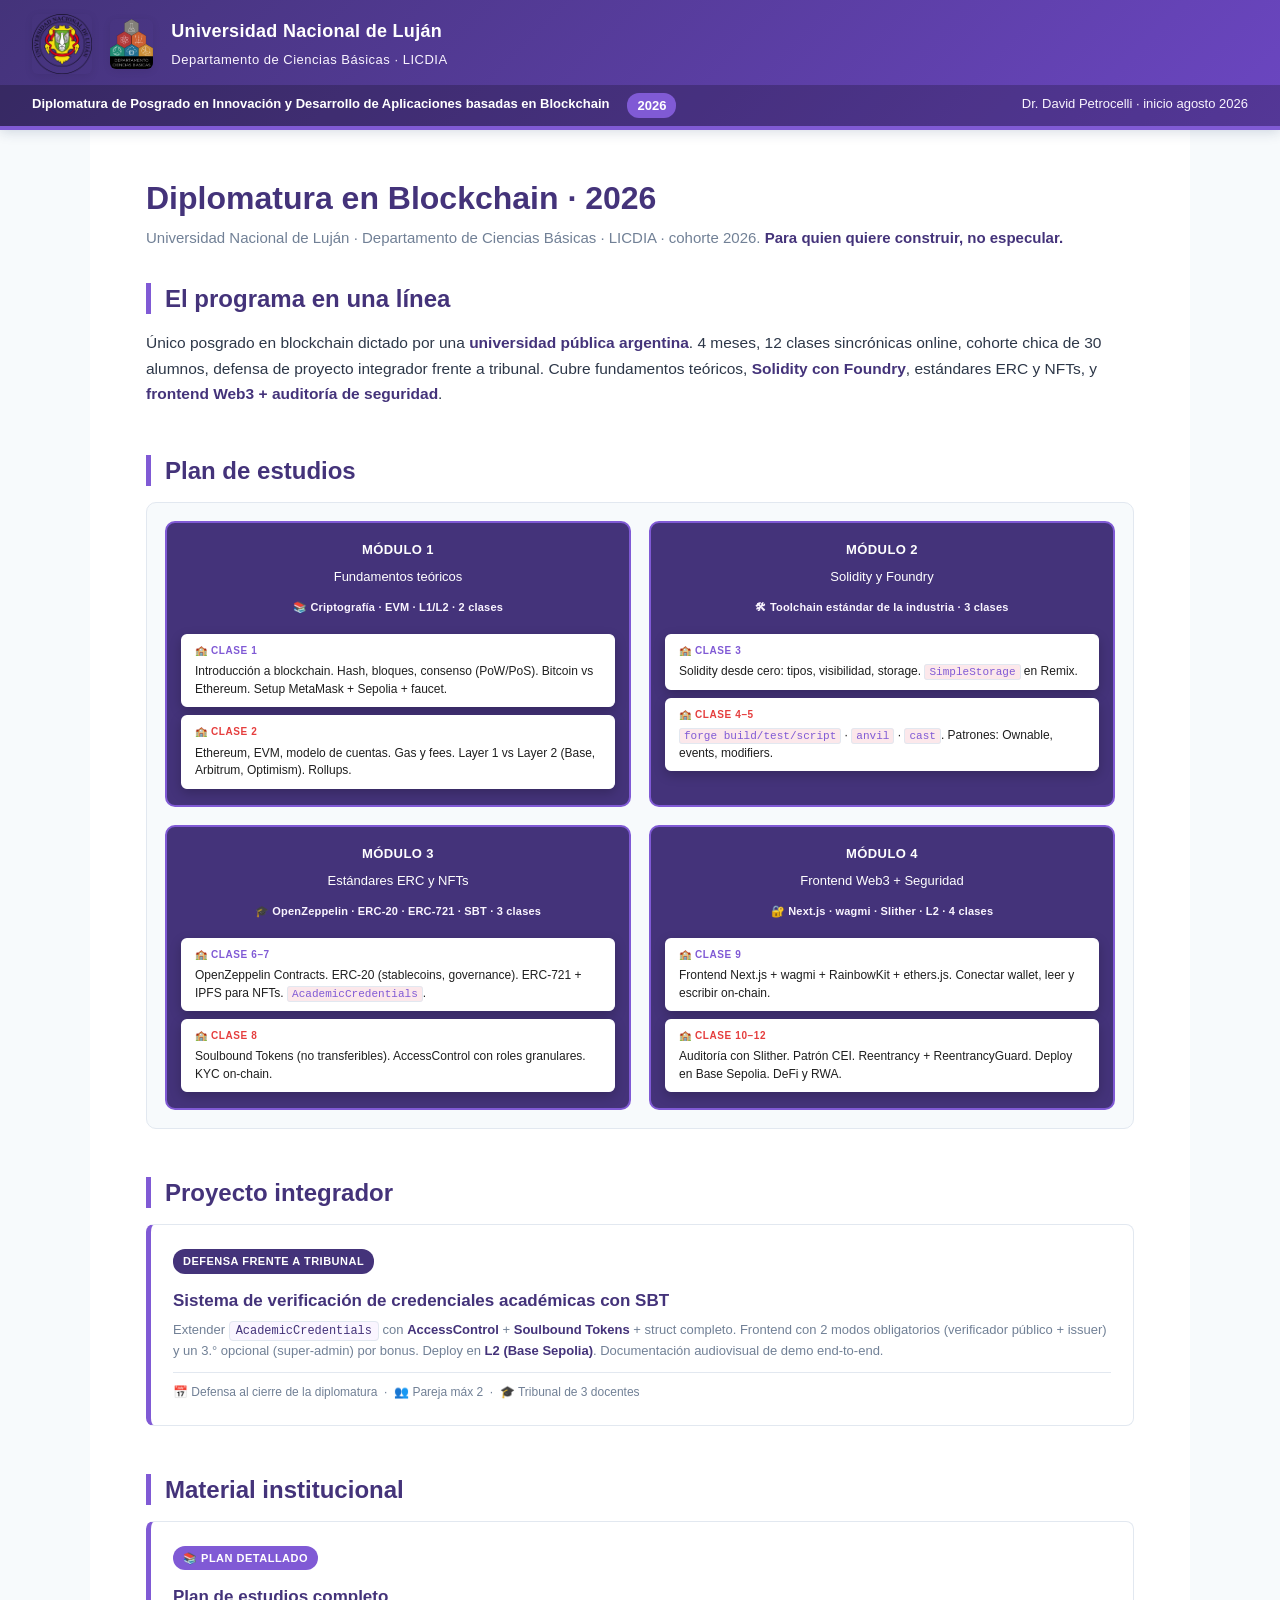
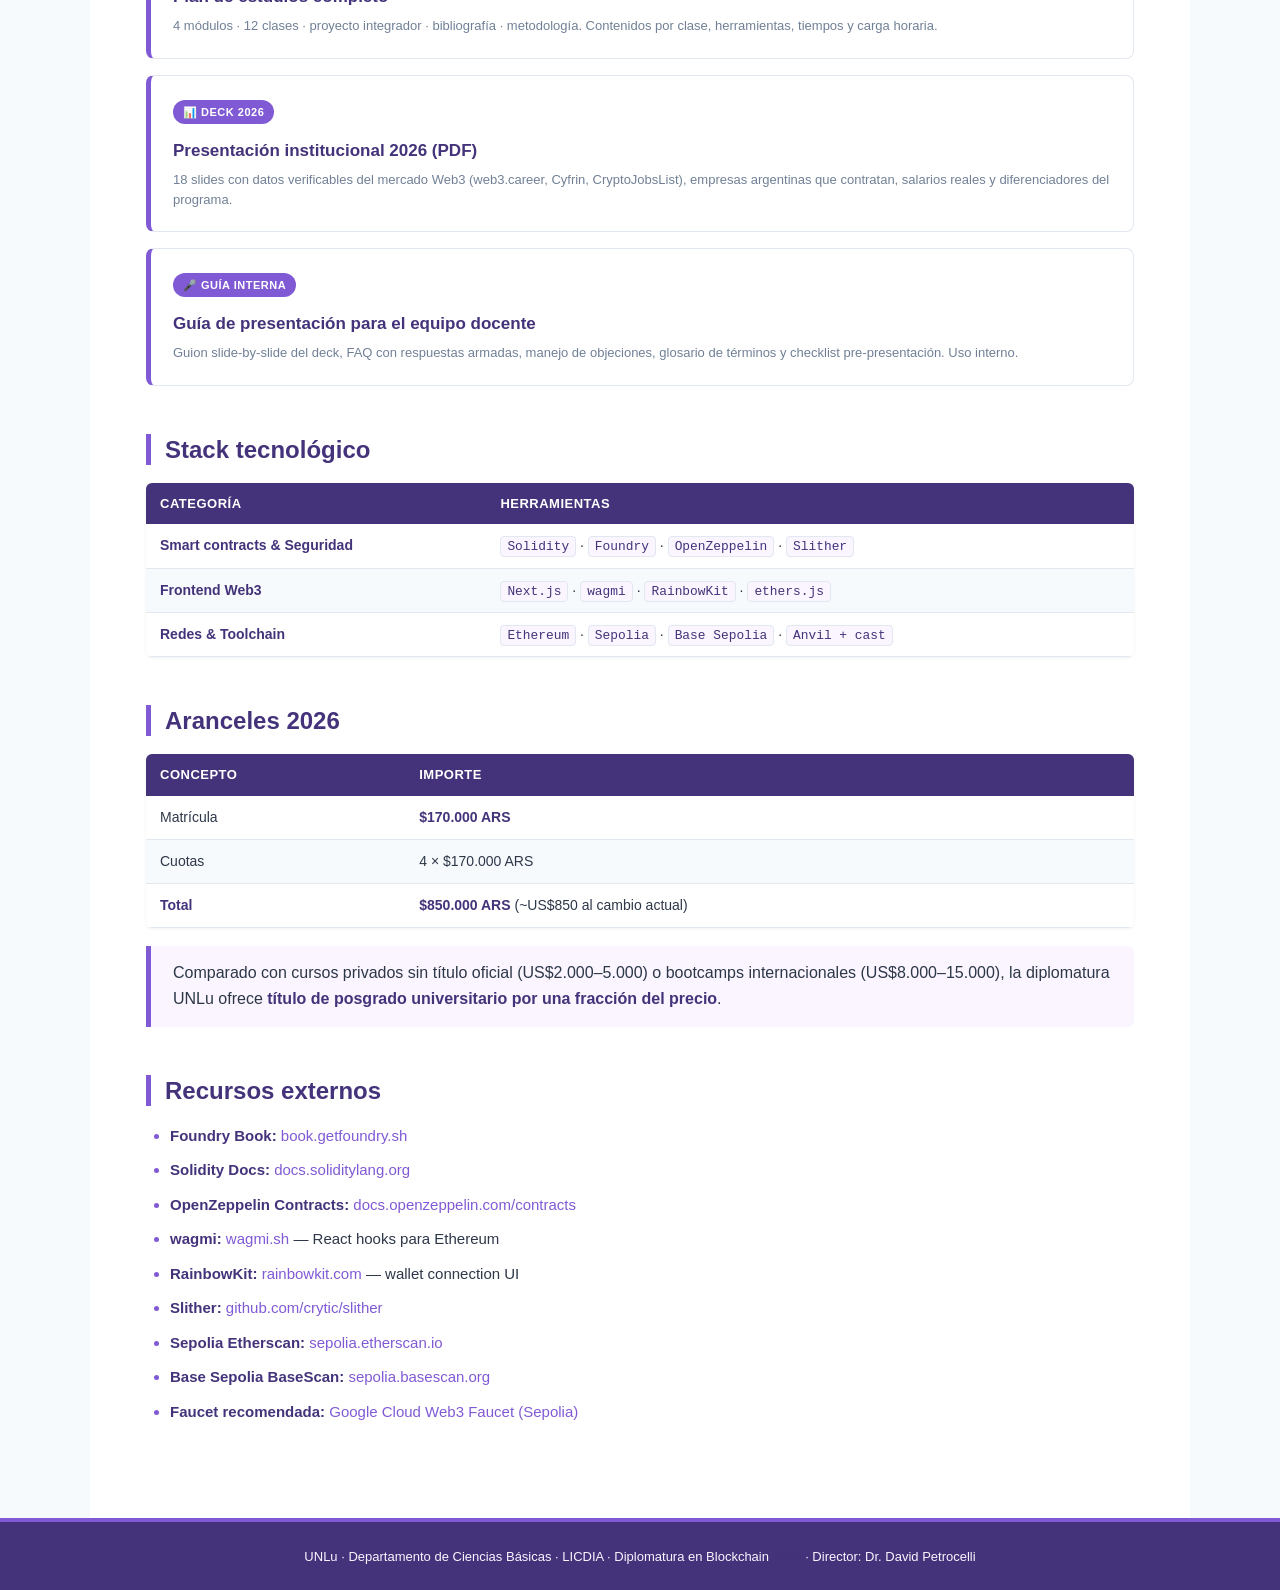
==== commit 851d68c6: "Use sip2026/diplounq2026 CSS verbatim — only swap palette to purple Final approach: copy sip2026 sty" ====
--- a/index.html
+++ b/index.html
@@ -3,8 +3,7 @@
 <head>
   <meta charset="utf-8">
   <meta name="viewport" content="width=device-width, initial-scale=1.0">
-  <title>Diplomatura en Blockchain · LICDIA UNLu 2026</title>
-  <meta name="description" content="Diplomatura de Posgrado en Innovación y Desarrollo de Aplicaciones basadas en Blockchain — Universidad Nacional de Luján. Cohorte 2026.">
+  <title>Diplomatura en Blockchain 2026 — UNLu</title>
   <link rel="stylesheet" href="assets/style.css">
 </head>
 <body>
@@ -20,7 +19,7 @@
   </a>
   <div class="course-bar">
     <span class="course">Diplomatura de Posgrado en Innovación y Desarrollo de Aplicaciones basadas en Blockchain</span>
-    <span class="year">Cohorte 2026</span>
+    <span class="year">2026</span>
     <span class="instructor">Dr. David Petrocelli · inicio agosto 2026</span>
   </div>
 </header>
@@ -30,101 +29,89 @@
 
     <h1 style="border-bottom: none; padding-bottom: 0; margin-bottom: 6px;">Diplomatura en Blockchain · 2026</h1>
     <p style="color: var(--gray); margin: 0 0 32px; font-size: 15px;">
-      Diplomatura de posgrado · Universidad Nacional de Luján · Departamento de Ciencias Básicas · cohorte 2026.
+      Universidad Nacional de Luján · Departamento de Ciencias Básicas · LICDIA · cohorte 2026.
       <strong style="color: var(--navy);">Para quien quiere construir, no especular.</strong>
     </p>
 
-    <div class="tp-grid" style="grid-template-columns: repeat(auto-fit, minmax(180px, 1fr)); gap: 14px; margin-bottom: 32px;">
-      <div class="tp-card" style="border-left-color: var(--mid-blue); cursor: default;">
-        <span class="tp-num">DURACIÓN</span>
-        <h3 style="font-size: 22px;">4 meses</h3>
-        <p class="tp-desc">12 clases + proyecto integrador</p>
-      </div>
-      <div class="tp-card" style="border-left-color: var(--mid-blue); cursor: default;">
-        <span class="tp-num">MODALIDAD</span>
-        <h3 style="font-size: 22px;">Online</h3>
-        <p class="tp-desc">Sincrónico · grabaciones</p>
-      </div>
-      <div class="tp-card" style="border-left-color: var(--mid-blue); cursor: default;">
-        <span class="tp-num">CUPOS</span>
-        <h3 style="font-size: 22px;">30</h3>
-        <p class="tp-desc">Cohorte chica · defensa de TP</p>
-      </div>
-      <div class="tp-card" style="border-left-color: var(--mid-blue); cursor: default;">
-        <span class="tp-num">INICIO</span>
-        <h3 style="font-size: 22px;">Agosto 2026</h3>
-        <p class="tp-desc">Miércoles 19–22hs ARG</p>
-      </div>
+    <h2 style="border-left: 5px solid var(--mid-blue); margin-top: 16px;">El programa en una línea</h2>
+
+    <p style="font-size: 15.5px;">
+      Único posgrado en blockchain dictado por una <strong>universidad pública argentina</strong>.
+      4 meses, 12 clases sincrónicas online, cohorte chica de 30 alumnos, defensa de proyecto integrador frente a tribunal.
+      Cubre fundamentos teóricos, <strong>Solidity con Foundry</strong>, estándares ERC y NFTs, y <strong>frontend Web3 + auditoría de seguridad</strong>.
+    </p>
+
+    <h2 style="border-left: 5px solid var(--mid-blue); margin-top: 48px;">Plan de estudios</h2>
+
+    <div class="flow-diagram" aria-label="Flujo de módulos">
+
+      <div class="flow-step open" data-status="abierto">
+        <div class="step-num">Módulo 1</div>
+        <div class="step-name">Fundamentos teóricos</div>
+        <div class="step-status">📚 Criptografía · EVM · L1/L2 · 2 clases</div>
+        <div class="step-tasks">
+          <a href="plan-de-estudios.html#m1-c1" class="task-card task-class">
+            <div class="task-label">🏫 Clase 1</div>
+            <div class="task-text">Introducción a blockchain. Hash, bloques, consenso (PoW/PoS). Bitcoin vs Ethereum. Setup MetaMask + Sepolia + faucet.</div>
+          </a>
+          <a href="plan-de-estudios.html#m1-c2" class="task-card task-home">
+            <div class="task-label">🏫 Clase 2</div>
+            <div class="task-text">Ethereum, EVM, modelo de cuentas. Gas y fees. Layer 1 vs Layer 2 (Base, Arbitrum, Optimism). Rollups.</div>
+          </a>
+        </div>
+      </div>
+
+      <div class="flow-step open" data-status="abierto">
+        <div class="step-num">Módulo 2</div>
+        <div class="step-name">Solidity y Foundry</div>
+        <div class="step-status">🛠 Toolchain estándar de la industria · 3 clases</div>
+        <div class="step-tasks">
+          <a href="plan-de-estudios.html#m2-c3" class="task-card task-class">
+            <div class="task-label">🏫 Clase 3</div>
+            <div class="task-text">Solidity desde cero: tipos, visibilidad, storage. <code>SimpleStorage</code> en Remix.</div>
+          </a>
+          <a href="plan-de-estudios.html#m2-c4" class="task-card task-home">
+            <div class="task-label">🏫 Clase 4–5</div>
+            <div class="task-text"><code>forge build/test/script</code> · <code>anvil</code> · <code>cast</code>. Patrones: Ownable, events, modifiers.</div>
+          </a>
+        </div>
+      </div>
+
+      <div class="flow-step open" data-status="abierto">
+        <div class="step-num">Módulo 3</div>
+        <div class="step-name">Estándares ERC y NFTs</div>
+        <div class="step-status">🎓 OpenZeppelin · ERC-20 · ERC-721 · SBT · 3 clases</div>
+        <div class="step-tasks">
+          <a href="plan-de-estudios.html#m3-c6" class="task-card task-class">
+            <div class="task-label">🏫 Clase 6–7</div>
+            <div class="task-text">OpenZeppelin Contracts. ERC-20 (stablecoins, governance). ERC-721 + IPFS para NFTs. <code>AcademicCredentials</code>.</div>
+          </a>
+          <a href="plan-de-estudios.html#m3-c8" class="task-card task-home">
+            <div class="task-label">🏫 Clase 8</div>
+            <div class="task-text">Soulbound Tokens (no transferibles). AccessControl con roles granulares. KYC on-chain.</div>
+          </a>
+        </div>
+      </div>
+
+      <div class="flow-step open" data-status="abierto">
+        <div class="step-num">Módulo 4</div>
+        <div class="step-name">Frontend Web3 + Seguridad</div>
+        <div class="step-status">🔐 Next.js · wagmi · Slither · L2 · 4 clases</div>
+        <div class="step-tasks">
+          <a href="plan-de-estudios.html#m4-c9" class="task-card task-class">
+            <div class="task-label">🏫 Clase 9</div>
+            <div class="task-text">Frontend Next.js + wagmi + RainbowKit + ethers.js. Conectar wallet, leer y escribir on-chain.</div>
+          </a>
+          <a href="plan-de-estudios.html#m4-c10" class="task-card task-home">
+            <div class="task-label">🏫 Clase 10–12</div>
+            <div class="task-text">Auditoría con Slither. Patrón CEI. Reentrancy + ReentrancyGuard. Deploy en Base Sepolia. DeFi y RWA.</div>
+          </a>
+        </div>
+      </div>
+
     </div>
 
-    <h2 style="border-left: 5px solid var(--mid-blue); margin-top: 16px;">Sobre el programa</h2>
-
-    <p>
-      Único posgrado en blockchain dictado por una <strong>universidad pública argentina</strong>.
-      El programa cubre fundamentos teóricos (criptografía, EVM, gas, L1/L2), desarrollo
-      <strong>Solidity con Foundry</strong>, estándares ERC y NFTs, y frontend Web3 + auditoría
-      de seguridad. Defensa de proyecto integrador frente a tribunal.
-    </p>
-
-    <h2 style="border-left: 5px solid var(--mid-blue); margin-top: 48px;">Contenido del programa</h2>
-
-    <div class="tp-grid">
-
-      <a href="plan-de-estudios.html#m1" class="tp-card">
-        <span class="tp-num">MÓDULO 1</span>
-        <h3>Fundamentos teóricos</h3>
-        <p class="tp-desc">
-          Criptografía, hashes, bloques, EVM, gas, redes Layer 1 y Layer 2.
-          MetaMask, Sepolia, exploración on-chain.
-        </p>
-        <div class="tp-meta">
-          <span>2 clases</span>
-          <span>📚 Base conceptual</span>
-        </div>
-      </a>
-
-      <a href="plan-de-estudios.html#m2" class="tp-card">
-        <span class="tp-num">MÓDULO 2</span>
-        <h3>Solidity y Foundry</h3>
-        <p class="tp-desc">
-          Sintaxis Solidity, patrones de diseño, testing automatizado.
-          <code>forge</code> · <code>anvil</code> · <code>cast</code>.
-        </p>
-        <div class="tp-meta">
-          <span>3 clases</span>
-          <span>🛠 Toolchain estándar</span>
-        </div>
-      </a>
-
-      <a href="plan-de-estudios.html#m3" class="tp-card">
-        <span class="tp-num">MÓDULO 3</span>
-        <h3>Estándares ERC y NFTs</h3>
-        <p class="tp-desc">
-          OpenZeppelin Contracts. ERC-20 y ERC-721. Soulbound Tokens.
-          AccessControl con roles granulares.
-        </p>
-        <div class="tp-meta">
-          <span>3 clases</span>
-          <span>🎓 Casos reales</span>
-        </div>
-      </a>
-
-      <a href="plan-de-estudios.html#m4" class="tp-card">
-        <span class="tp-num">MÓDULO 4</span>
-        <h3>Frontend Web3 + Seguridad</h3>
-        <p class="tp-desc">
-          Next.js + wagmi + RainbowKit + ethers.js. Auditoría con Slither,
-          patrón CEI, deploy en L2 (Base Sepolia).
-        </p>
-        <div class="tp-meta">
-          <span>4 clases</span>
-          <span>🔐 Auditoría</span>
-        </div>
-      </a>
-
-    </div>
-
-    <h2 style="border-left: 5px solid var(--mid-blue); margin-top: 48px;">Proyecto integrador final</h2>
+    <h2 style="border-left: 5px solid var(--mid-blue); margin-top: 48px;">Proyecto integrador</h2>
 
     <a href="plan-de-estudios.html#tp-final" class="tp-card">
       <span class="tp-num">DEFENSA FRENTE A TRIBUNAL</span>
@@ -132,57 +119,45 @@
       <p class="tp-desc">
         Extender <code>AcademicCredentials</code> con <strong>AccessControl</strong> + <strong>Soulbound Tokens</strong> + struct completo.
         Frontend con 2 modos obligatorios (verificador público + issuer) y un 3.° opcional (super-admin) por bonus.
-        Deploy en <strong>Base Sepolia (L2)</strong>. Documentación audiovisual de demo end-to-end.
+        Deploy en <strong>L2 (Base Sepolia)</strong>. Documentación audiovisual de demo end-to-end.
       </p>
       <div class="tp-meta">
-        <span>📅 Defensa al cierre · Pareja máx 2</span>
-        <span>🎓 Tribunal de 3 docentes</span>
-      </div>
-    </a>
-
-    <h2 style="border-left: 5px solid var(--mid-blue); margin-top: 48px;">Perfil de ingreso</h2>
-
-    <p>
-      Programa <strong>deliberadamente multidisciplinario</strong>. Web3 no es solo código — necesita
-      derecho, economía, gestión e investigación trabajando juntos.
-    </p>
-
-    <div class="tp-grid">
-      <div class="tp-card" style="cursor: default;">
-        <span class="tp-num">01</span>
-        <h3>Desarrolladores e Ingenieros IT</h3>
-        <p class="tp-desc">Que dan el salto a Web3: smart contracts, DApps, infraestructura L1/L2.</p>
-      </div>
-      <div class="tp-card" style="cursor: default;">
-        <span class="tp-num">02</span>
-        <h3>Abogados, Contadores, Administradores</h3>
-        <p class="tp-desc">Regtech, contratos legales tokenizados, KYC on-chain, régimen AFIP cripto.</p>
-      </div>
-      <div class="tp-card" style="cursor: default;">
-        <span class="tp-num">03</span>
-        <h3>Empresarios y Emprendedores</h3>
-        <p class="tp-desc">Que llevan su idea a Web3 y necesitan base técnica para liderar squads.</p>
-      </div>
-      <div class="tp-card" style="cursor: default;">
-        <span class="tp-num">04</span>
-        <h3>Estudiantes avanzados</h3>
-        <p class="tp-desc">Ingeniería, Sistemas, Economía o Derecho — especialización antes de graduarse.</p>
-      </div>
-      <div class="tp-card" style="cursor: default;">
-        <span class="tp-num">05</span>
-        <h3>Docentes e Investigadores</h3>
-        <p class="tp-desc">Antecedente formal de posgrado para continuidad doctoral. Equipo CONICET.</p>
-      </div>
-      <div class="tp-card" style="cursor: default;">
-        <span class="tp-num">06</span>
-        <h3>Finanzas y Economía</h3>
-        <p class="tp-desc">DeFi, criptoeconomía y tokenización desde el código, no desde el marketing.</p>
-      </div>
-    </div>
+        📅 Defensa al cierre de la diplomatura &nbsp;·&nbsp;
+        👥 Pareja máx 2 &nbsp;·&nbsp;
+        🎓 Tribunal de 3 docentes
+      </div>
+    </a>
+
+    <h2 style="border-left: 5px solid var(--mid-blue); margin-top: 48px;">Material institucional</h2>
+
+    <a href="plan-de-estudios.html" class="tp-card" style="border-left-color: var(--mid-blue);">
+      <span class="tp-num" style="background: var(--mid-blue);">📚 PLAN DETALLADO</span>
+      <h3>Plan de estudios completo</h3>
+      <p class="tp-desc">
+        4 módulos · 12 clases · proyecto integrador · bibliografía · metodología.
+        Contenidos por clase, herramientas, tiempos y carga horaria.
+      </p>
+    </a>
+
+    <a href="blockchain_diploma_UNLu.pdf" target="_blank" class="tp-card" style="border-left-color: var(--mid-blue); margin-top: 16px;">
+      <span class="tp-num" style="background: var(--mid-blue);">📊 DECK 2026</span>
+      <h3>Presentación institucional 2026 (PDF)</h3>
+      <p class="tp-desc">
+        18 slides con datos verificables del mercado Web3 (web3.career, Cyfrin, CryptoJobsList),
+        empresas argentinas que contratan, salarios reales y diferenciadores del programa.
+      </p>
+    </a>
+
+    <a href="guia-presentacion.html" class="tp-card" style="border-left-color: var(--mid-blue); margin-top: 16px;">
+      <span class="tp-num" style="background: var(--mid-blue);">🎤 GUÍA INTERNA</span>
+      <h3>Guía de presentación para el equipo docente</h3>
+      <p class="tp-desc">
+        Guion slide-by-slide del deck, FAQ con respuestas armadas, manejo de objeciones,
+        glosario de términos y checklist pre-presentación. Uso interno.
+      </p>
+    </a>
 
     <h2 style="border-left: 5px solid var(--mid-blue); margin-top: 48px;">Stack tecnológico</h2>
-
-    <p>Todo lo que aprenden es <strong>open source o free tier</strong> — el mismo stack que usan Coinbase, Uniswap, Aave.</p>
 
     <table>
       <thead>
@@ -204,28 +179,6 @@
       </tbody>
     </table>
 
-    <h2 style="border-left: 5px solid var(--mid-blue); margin-top: 48px;">Equipo docente</h2>
-
-    <p>El equipo no son profesores teóricos — es gente que <strong>construye en la industria</strong> y enseña los miércoles a la noche.</p>
-
-    <div class="tp-grid">
-      <div class="tp-card" style="cursor: default;">
-        <span class="tp-num">DIRECTOR</span>
-        <h3>Dr. David Petrocelli</h3>
-        <p class="tp-desc">Senior Cloud Architect en Caylent (USA). AWS y blockchain en producción. Director de la diplomatura.</p>
-      </div>
-      <div class="tp-card" style="cursor: default;">
-        <span class="tp-num">INDUSTRIA</span>
-        <h3>Equipo industria</h3>
-        <p class="tp-desc">Fundadores de fintech, operadores de derivados de A3 Mercados, consultores en tokenización.</p>
-      </div>
-      <div class="tp-card" style="cursor: default;">
-        <span class="tp-num">CONICET</span>
-        <h3>Investigadores CONICET</h3>
-        <p class="tp-desc">Investigación aplicada en blockchain, criptografía y sistemas distribuidos.</p>
-      </div>
-    </div>
-
     <h2 style="border-left: 5px solid var(--mid-blue); margin-top: 48px;">Aranceles 2026</h2>
 
     <table>
@@ -242,30 +195,11 @@
     <blockquote>
       Comparado con cursos privados sin título oficial (US$2.000–5.000) o bootcamps internacionales (US$8.000–15.000),
       la diplomatura UNLu ofrece <strong>título de posgrado universitario por una fracción del precio</strong>.
-      Un solo trabajo freelance de smart contracts paga la diplomatura entera.
     </blockquote>
 
-    <h2 style="border-left: 5px solid var(--mid-blue); margin-top: 48px;">Cómo inscribirse</h2>
-
-    <ol style="font-size: 15px; line-height: 1.9;">
-      <li><strong>Charla informativa</strong> — encuentro virtual abierto. Conocés al equipo docente, el plan completo y resolvés dudas en vivo.</li>
-      <li><strong>Registro y formulario</strong> — DNI, foto 4×4, CV actualizado y formulario UNLu firmado. Cupos limitados a 30.</li>
-      <li><strong>Revisión académica</strong> — el Comité Académico UNLu revisa tu trayectoria. Hasta 5 días hábiles. Hay ingreso por título o por experiencia laboral acreditable.</li>
-      <li><strong>Pago de matrícula y arranque</strong> — abonás la matrícula de $170.000 por transferencia o Pago Mis Cuentas. La cohorte arranca en Agosto 2026.</li>
-    </ol>
-
-    <h2 style="border-left: 5px solid var(--mid-blue); margin-top: 48px;">Recursos</h2>
+    <h2 style="border-left: 5px solid var(--mid-blue); margin-top: 48px;">Recursos externos</h2>
 
     <ul style="font-size: 15px; line-height: 1.9;">
-      <li><strong>Plan de estudios completo:</strong>
-        <a href="plan-de-estudios.html">plan-de-estudios.html</a> — 4 módulos, 12 clases, bibliografía
-      </li>
-      <li><strong>Deck institucional 2026:</strong>
-        <a href="blockchain_diploma_UNLu.pdf" target="_blank">blockchain_diploma_UNLu.pdf</a>
-      </li>
-      <li><strong>Guía de presentación (uso interno):</strong>
-        <a href="guia-presentacion.html">guia-presentacion.html</a>
-      </li>
       <li><strong>Foundry Book:</strong>
         <a href="https://book.getfoundry.sh/" target="_blank" rel="noopener noreferrer">book.getfoundry.sh</a>
       </li>
@@ -275,11 +209,25 @@
       <li><strong>OpenZeppelin Contracts:</strong>
         <a href="https://docs.openzeppelin.com/contracts/" target="_blank" rel="noopener noreferrer">docs.openzeppelin.com/contracts</a>
       </li>
+      <li><strong>wagmi:</strong>
+        <a href="https://wagmi.sh/" target="_blank" rel="noopener noreferrer">wagmi.sh</a> — React hooks para Ethereum
+      </li>
+      <li><strong>RainbowKit:</strong>
+        <a href="https://www.rainbowkit.com/" target="_blank" rel="noopener noreferrer">rainbowkit.com</a> — wallet connection UI
+      </li>
+      <li><strong>Slither:</strong>
+        <a href="https://github.com/crytic/slither" target="_blank" rel="noopener noreferrer">github.com/crytic/slither</a>
+      </li>
       <li><strong>Sepolia Etherscan:</strong>
         <a href="https://sepolia.etherscan.io" target="_blank" rel="noopener noreferrer">sepolia.etherscan.io</a>
       </li>
       <li><strong>Base Sepolia BaseScan:</strong>
         <a href="https://sepolia.basescan.org" target="_blank" rel="noopener noreferrer">sepolia.basescan.org</a>
+      </li>
+      <li><strong>Faucet recomendada:</strong>
+        <a href="https://cloud.google.com/application/web3/faucet/ethereum/sepolia" target="_blank" rel="noopener noreferrer">
+          Google Cloud Web3 Faucet (Sepolia)
+        </a>
       </li>
     </ul>
 
--- a/assets/style.css
+++ b/assets/style.css
@@ -1,26 +1,22 @@
 /* ==========================================================
-   UNLu / DCB — Diplomatura en Blockchain
-   Branding: paleta morada LICDIA (alineada al deck institucional 2026).
-   Layout idéntico a sip2026; solo cambia la paleta a :root.
+   UNLu / DCB — Sistemas Distribuidos y Programación Paralela
+   Branding aligned with pptx-unlu palette
    ========================================================== */
 
 :root {
-  /* Paleta morada LICDIA — reemplaza la navy por el morado del deck.
-     Mantengo los nombres --navy / --mid-blue / --light-blue para no
-     tocar 1000 líneas de CSS estructural; los valores son morados. */
-  --navy:        #44337A;   /* purple deep — header gradient start */
-  --dark-blue:   #6B46C1;   /* primary purple — header gradient end */
-  --mid-blue:    #805AD5;   /* mid purple — borders, accents, links */
-  --light-blue:  #FAF5FF;   /* purple soft — code bg, hover, blockquote */
-  --white:       #FFFFFF;
-  --off-white:   #FAFAFA;
-  --gray:        #6B7280;
-  --dark-gray:   #1A202C;
-  --light-gray:  #E5E7EB;
-  --accent:      #B794F4;   /* lavender accent */
-  --green:       #2F855A;
-  --orange:      #B7791F;
-  --purple:      #6B46C1;
+  --navy: #44337A;
+  --dark-blue: #6B46C1;
+  --mid-blue: #805AD5;
+  --light-blue: #FAF5FF;
+  --white: #FFFFFF;
+  --off-white: #F7FAFC;
+  --gray: #718096;
+  --dark-gray: #2D3748;
+  --light-gray: #E2E8F0;
+  --accent: #E53E3E;
+  --green: #38A169;
+  --orange: #DD6B20;
+  --purple: #805AD5;
 
   --content-max: 880px;
   --sidebar-w: 280px;
@@ -52,7 +48,7 @@
   position: sticky;
   top: 0;
   z-index: 100;
-  box-shadow: 0 2px 12px rgba(68, 51, 122, 0.22);
+  box-shadow: 0 2px 12px rgba(30, 58, 95, 0.18);
 }
 
 .unlu-header .brand {
@@ -441,7 +437,7 @@
 
 .tp-card:hover {
   transform: translateY(-3px);
-  box-shadow: 0 6px 18px rgba(68, 51, 122, 0.18);
+  box-shadow: 0 6px 18px rgba(30, 58, 95, 0.15);
   border-left-color: var(--accent);
   border-bottom-color: transparent;
 }
@@ -873,7 +869,7 @@
   border-color: var(--accent);
   color: #fff;
   transform: translateY(-1px);
-  box-shadow: 0 4px 12px rgba(68, 51, 122, 0.20);
+  box-shadow: 0 4px 12px rgba(30, 58, 95, 0.18);
 }
 .page-prev-next .arrow {
   font-size: 20px;
@@ -967,7 +963,7 @@
 .flow-step.open .step-status { color: var(--light-blue); }
 .flow-step.open:hover {
   transform: translateY(-2px);
-  box-shadow: 0 6px 18px rgba(68, 51, 122, 0.25);
+  box-shadow: 0 6px 18px rgba(30, 58, 95, 0.22);
   border-color: var(--accent);
 }
 .flow-step.closed {
@@ -1060,3 +1056,217 @@
   background: var(--accent);
   color: var(--navy);
 }
+
+/* === Flow diagram + task cards (de diplounq2026, paleta morada) === */
+/* ============ FLOW DIAGRAM (index.html — visual chronological flow) ============ */
+.flow-diagram {
+  display: grid;
+  grid-template-columns: 1fr 1fr;
+  gap: 18px;
+  margin: 8px 0 36px;
+  padding: 18px;
+  background: var(--off-white);
+  border: 1px solid var(--light-gray);
+  border-radius: 10px;
+}
+/* Arrows are noisy when each card is large; hide on the 2x2 grid layout */
+.flow-diagram .flow-arrow { display: none; }
+
+/* Default styling so cards without .open/.closed (e.g. "próximamente")
+   still get a visible background + border. */
+.flow-step {
+  background: #fff;
+  border: 2px solid var(--light-gray);
+  color: var(--dark-gray);
+  min-width: 0;
+  max-width: none;
+  display: flex;
+  flex-direction: column;
+  align-items: stretch;
+  justify-content: flex-start;
+  text-align: center;
+  gap: 8px;
+  padding: 16px 14px;
+  border-radius: 10px;
+  text-decoration: none;
+  transition: transform 0.15s ease, box-shadow 0.15s ease, border-color 0.15s ease;
+  border: 2px solid transparent;
+}
+
+/* Two sub-cards inside each flow-step: 🏫 En clase and 🏠 Tarea */
+.flow-step .step-tasks {
+  display: flex;
+  flex-direction: column;
+  gap: 8px;
+  margin-top: 10px;
+  text-align: left;
+}
+.flow-step .task-card {
+  background: rgba(255, 255, 255, 0.92);
+  border: 1px solid var(--light-gray);
+  border-left: 4px solid var(--mid-blue);
+  border-radius: 6px;
+  padding: 8px 10px;
+  display: block;
+  text-decoration: none;
+  color: var(--dark-gray);
+  transition: transform 0.15s ease, box-shadow 0.15s ease, background 0.15s ease;
+}
+/* Override the global a:hover border so we don't double-underline */
+a.task-card,
+a.task-card:hover {
+  border-bottom-color: var(--light-gray);
+  color: var(--dark-gray);
+}
+/* Cards that ARE links highlight on hover */
+a.task-card:hover {
+  transform: translateY(-1px);
+  box-shadow: 0 4px 10px rgba(166, 25, 46, 0.18);
+  background: #fff;
+  cursor: pointer;
+}
+a.task-card.task-home,
+a.task-card.task-home:hover {
+  border-left-color: var(--accent);
+}
+a.task-card.task-home:hover {
+  box-shadow: 0 4px 10px rgba(84, 83, 63, 0.22);
+}
+/* Non-link cards stay flat (no pointer cursor) */
+.task-card.no-link { cursor: default; }
+
+.flow-step .task-card.task-home {
+  border-left-color: var(--accent);
+}
+.flow-step .task-label {
+  font-size: 10px;
+  font-weight: 700;
+  letter-spacing: 0.6px;
+  text-transform: uppercase;
+  color: var(--mid-blue);
+  margin-bottom: 4px;
+}
+.flow-step .task-card.task-home .task-label {
+  color: var(--accent);
+}
+.flow-step .task-text {
+  font-size: 12px;
+  line-height: 1.45;
+  color: var(--dark-gray);
+}
+.flow-step .task-text code {
+  font-size: 0.92em;
+  background: var(--light-blue);
+  color: var(--navy);
+  padding: 1px 4px;
+  border-radius: 3px;
+}
+
+/* Inside the open (red) card, make sub-cards solid white floating
+   on the red background, with strong shadow so they don't blend in. */
+.flow-step.open .task-card {
+  background: #fff;
+  border-color: #fff;
+  box-shadow: 0 4px 12px rgba(0, 0, 0, 0.22);
+}
+.flow-step.open a.task-card:hover {
+  background: #FFF7F8;
+  box-shadow: 0 6px 18px rgba(0, 0, 0, 0.28);
+}
+.flow-step.open .task-text {
+  color: #1F1F1F;
+}
+.flow-step.open .task-text code {
+  background: #FCE8EB;
+  color: var(--mid-blue);
+}
+.flow-step .step-num {
+  font-size: 13px;
+  font-weight: 700;
+  letter-spacing: 0.4px;
+  text-transform: uppercase;
+}
+.flow-step .step-name {
+  font-size: 13px;
+  font-weight: 500;
+  line-height: 1.35;
+}
+.flow-step .step-status {
+  font-size: 11px;
+  font-weight: 600;
+  margin-top: 4px;
+  letter-spacing: 0.2px;
+}
+.flow-step.open {
+  background: var(--navy);
+  color: #fff;
+  border-color: var(--mid-blue);
+}
+.flow-step.open .step-num,
+.flow-step.open .step-name { color: #fff; }
+.flow-step.open .step-status { color: var(--light-blue); }
+/* parent card no longer hovers — sub-cards have their own hover */
+.flow-step.open:hover {
+  border-color: var(--accent);
+}
+.flow-step.closed {
+  background: var(--light-gray);
+  color: var(--dark-gray);
+  border-color: var(--light-gray);
+  opacity: 0.85;
+}
+.flow-step.closed .step-num { color: var(--navy); }
+.flow-step.closed .step-name { color: var(--dark-gray); }
+.flow-step.closed .step-status { color: var(--green); }
+.flow-step.closed:hover {
+  opacity: 1;
+}
+
+/* Próximamente — UNQ olive tint to signal "coming up" without competing
+   with the active red. Uses Pantone 418 C as the accent. */
+.flow-step[data-status="proximamente"] {
+  background: #F5F4ED;
+  border-color: var(--accent);
+  border-left: 5px solid var(--accent);
+}
+.flow-step[data-status="proximamente"] .step-num {
+  color: var(--accent);
+}
+.flow-step[data-status="proximamente"] .step-name {
+  color: #2A2A1E;
+}
+.flow-step[data-status="proximamente"] .step-status {
+  color: var(--accent);
+}
+.flow-arrow {
+  align-self: center;
+  font-size: 24px;
+  font-weight: 700;
+  color: var(--mid-blue);
+  flex-shrink: 0;
+  user-select: none;
+}
+@media (max-width: 720px) {
+  .flow-diagram { grid-template-columns: 1fr; }
+  .flow-step { max-width: none; }
+}
+
+/* ---- "Próximamente" / next-up variant ----
+   For practices that are visible/linkable but not yet the active deliverable.
+   Used by both flow-step and tp-card. Muted accent vs the active entrega. */
+.flow-step.open.next-up {
+  background: var(--mid-blue);
+  border-color: var(--accent);
+  border-style: dashed;
+}
+.flow-step.open.next-up .step-status { color: #fff; opacity: 0.92; }
+
+.tp-card.next-up {
+  border-left-color: var(--accent);
+  border-left-style: dashed;
+  background: var(--off-white);
+}
+.tp-card.next-up .tp-num {
+  background: var(--accent);
+  color: var(--navy);
+}
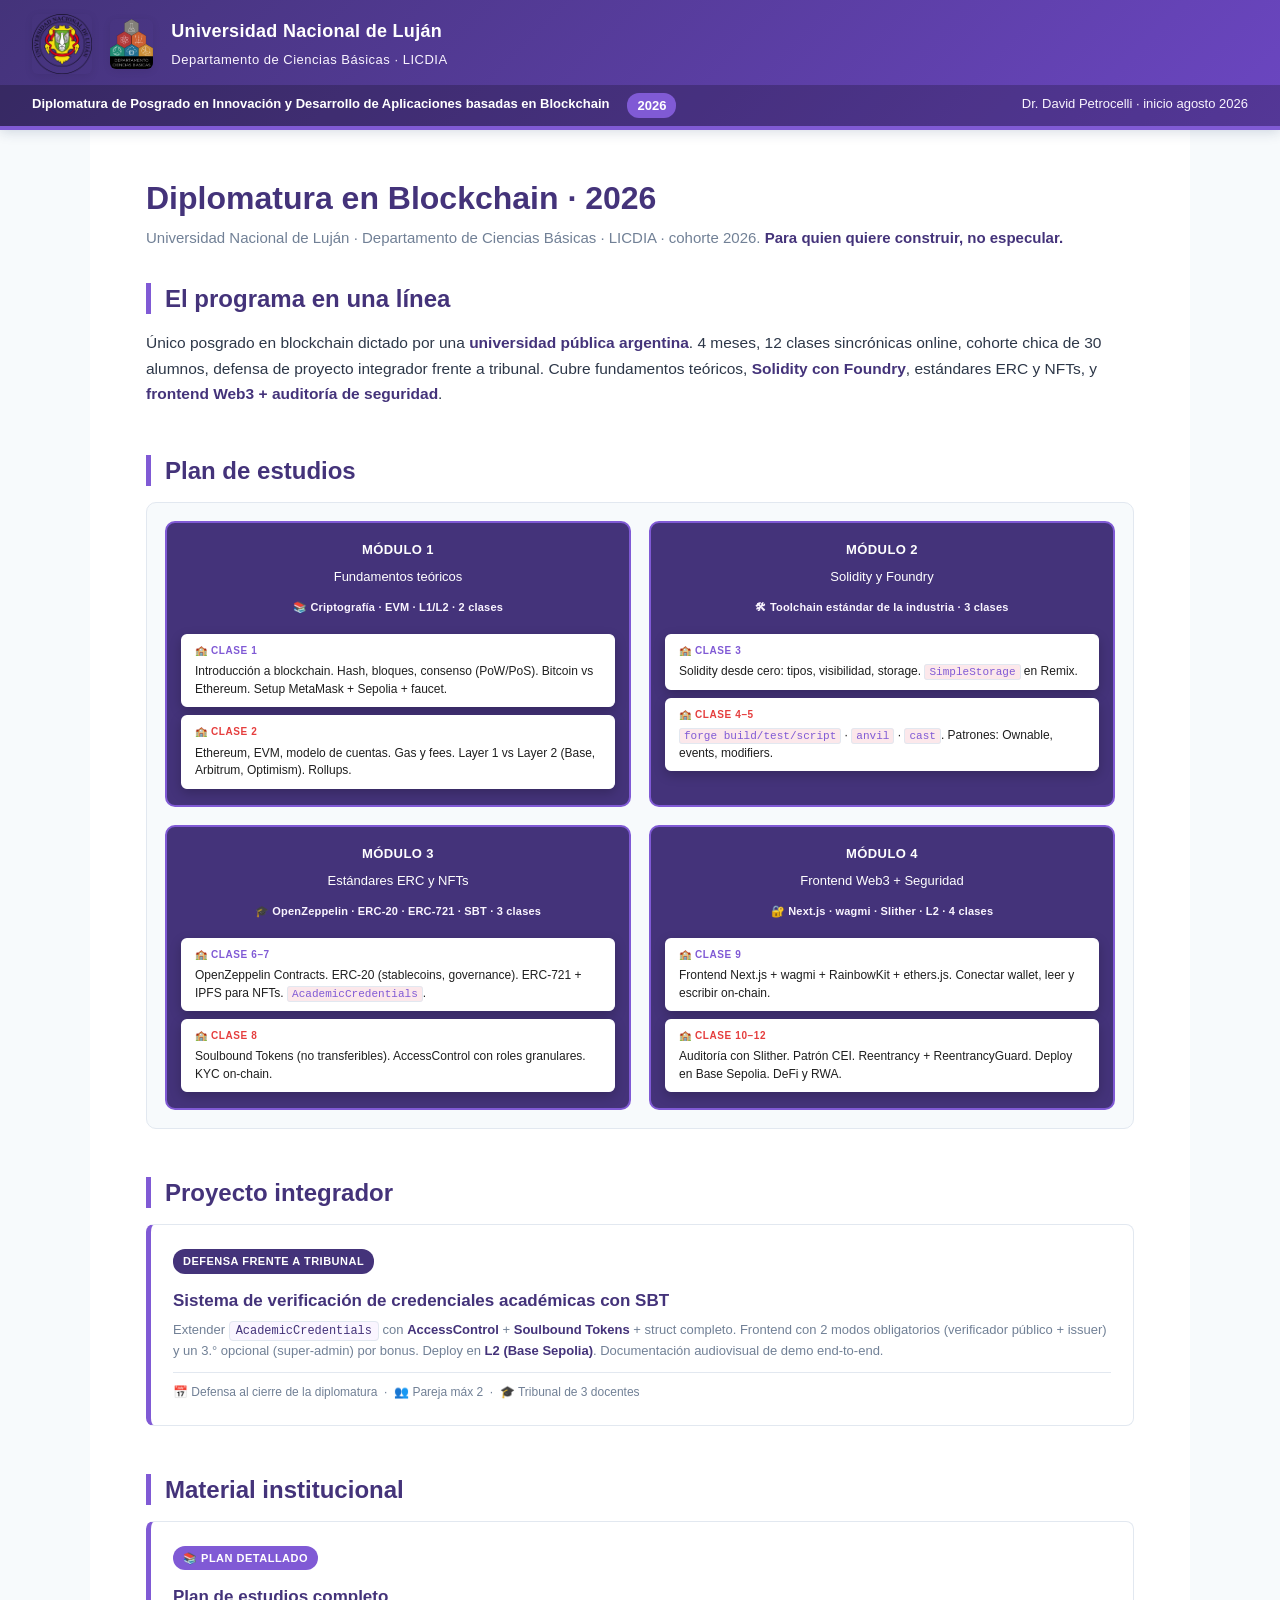
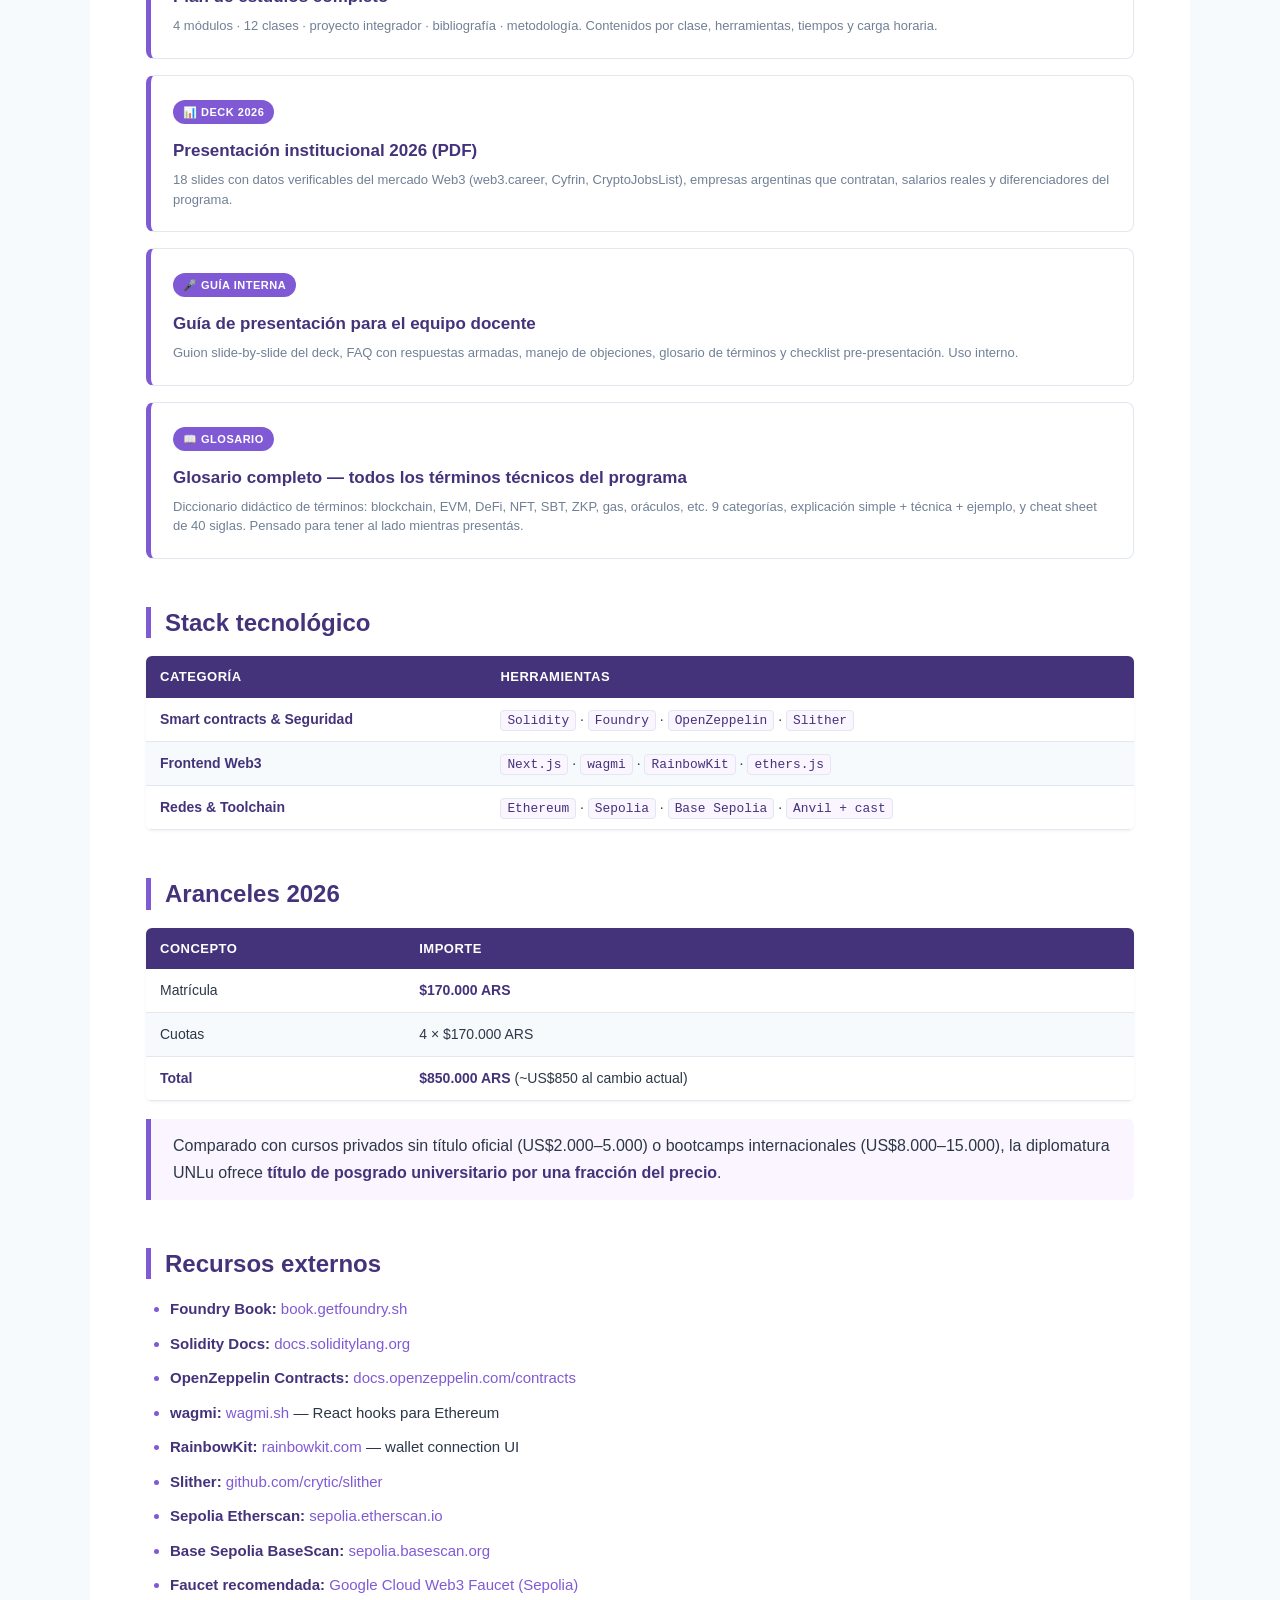
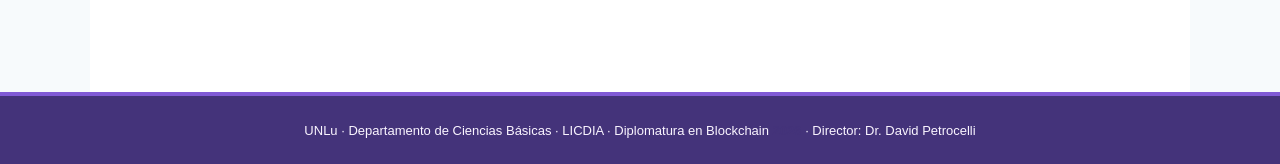
==== commit d492517e: "Add full glossary (glosario.html) — 60+ terms across 10 categories New page: glosario.html with all " ====
--- a/index.html
+++ b/index.html
@@ -4,7 +4,7 @@
   <meta charset="utf-8">
   <meta name="viewport" content="width=device-width, initial-scale=1.0">
   <title>Diplomatura en Blockchain 2026 — UNLu</title>
-  <link rel="stylesheet" href="assets/style.css">
+  <link rel="stylesheet" href="assets/style.css?v=20260507c">
 </head>
 <body>
 
@@ -154,6 +154,16 @@
       <p class="tp-desc">
         Guion slide-by-slide del deck, FAQ con respuestas armadas, manejo de objeciones,
         glosario de términos y checklist pre-presentación. Uso interno.
+      </p>
+    </a>
+
+    <a href="glosario.html" class="tp-card" style="border-left-color: var(--mid-blue); margin-top: 16px;">
+      <span class="tp-num" style="background: var(--mid-blue);">📖 GLOSARIO</span>
+      <h3>Glosario completo — todos los términos técnicos del programa</h3>
+      <p class="tp-desc">
+        Diccionario didáctico de términos: blockchain, EVM, DeFi, NFT, SBT, ZKP, gas, oráculos, etc.
+        9 categorías, explicación simple + técnica + ejemplo, y cheat sheet de 40 siglas.
+        Pensado para tener al lado mientras presentás.
       </p>
     </a>
 
